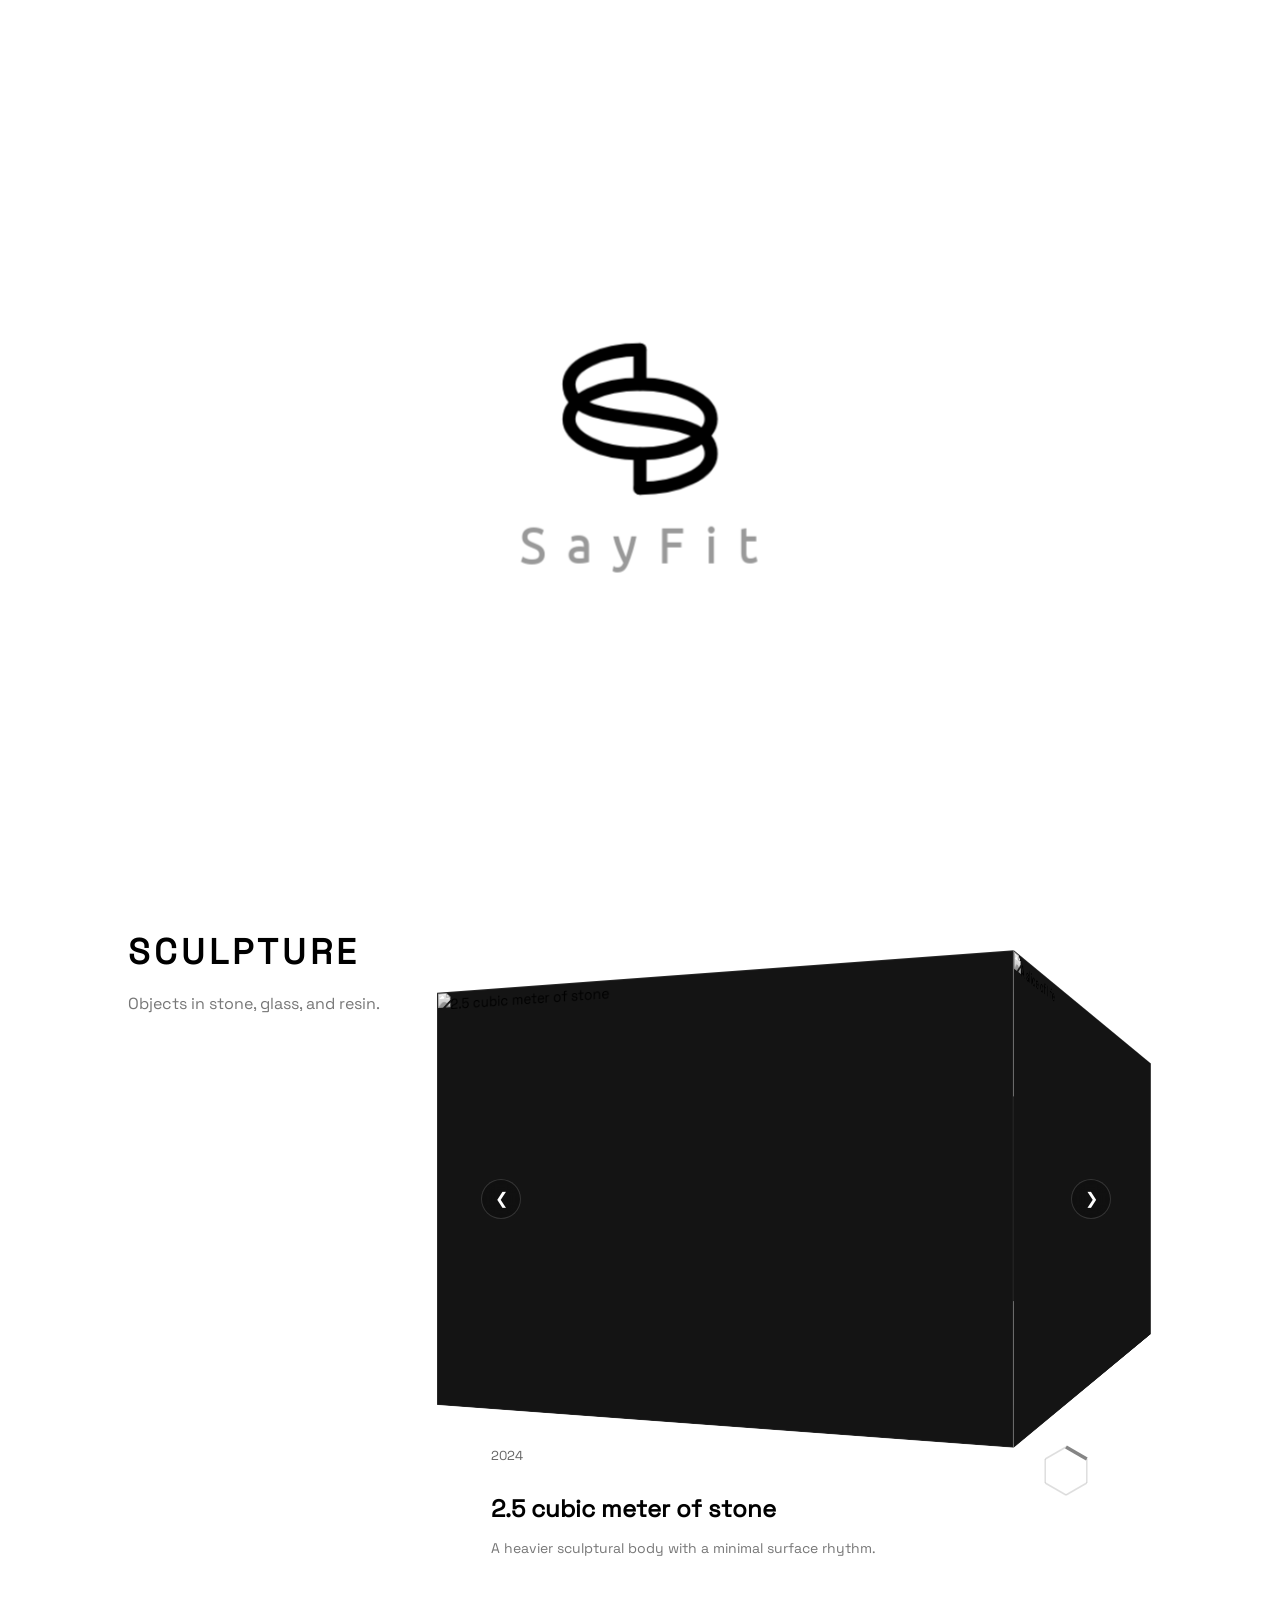
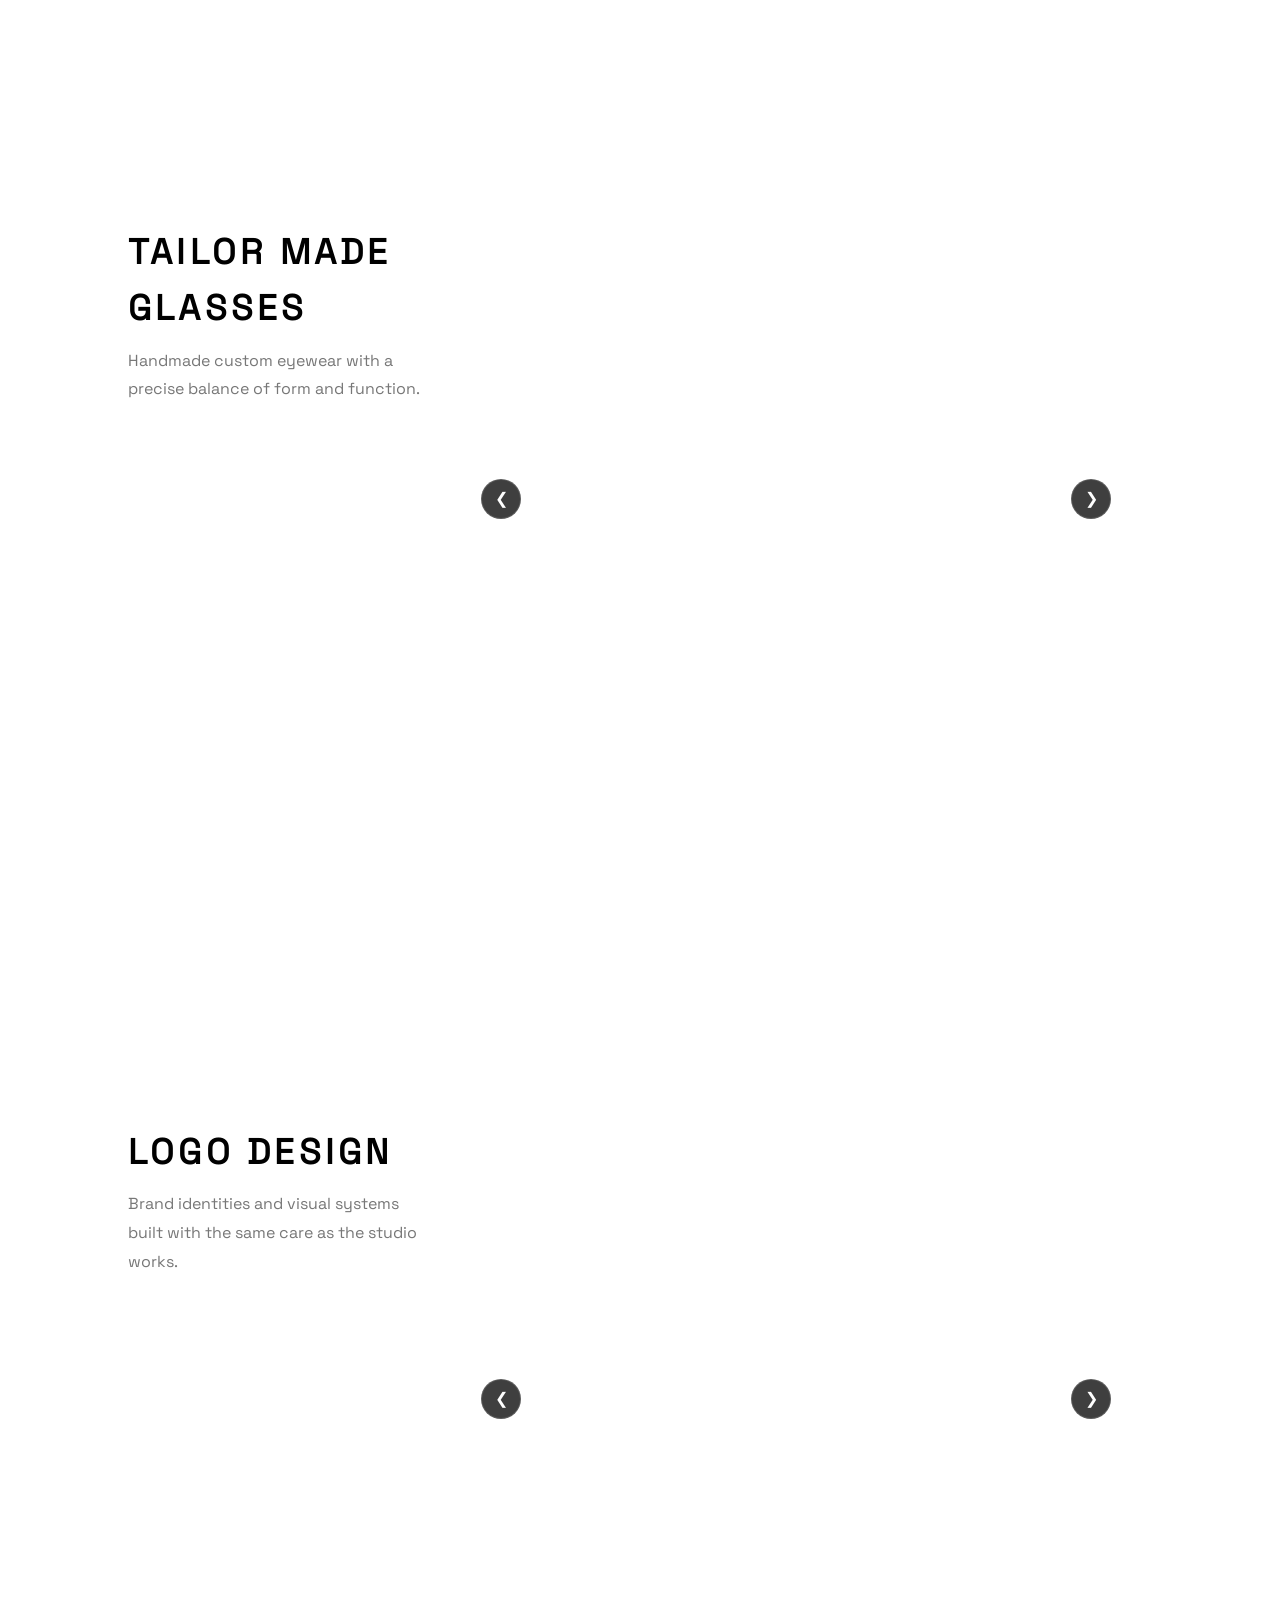
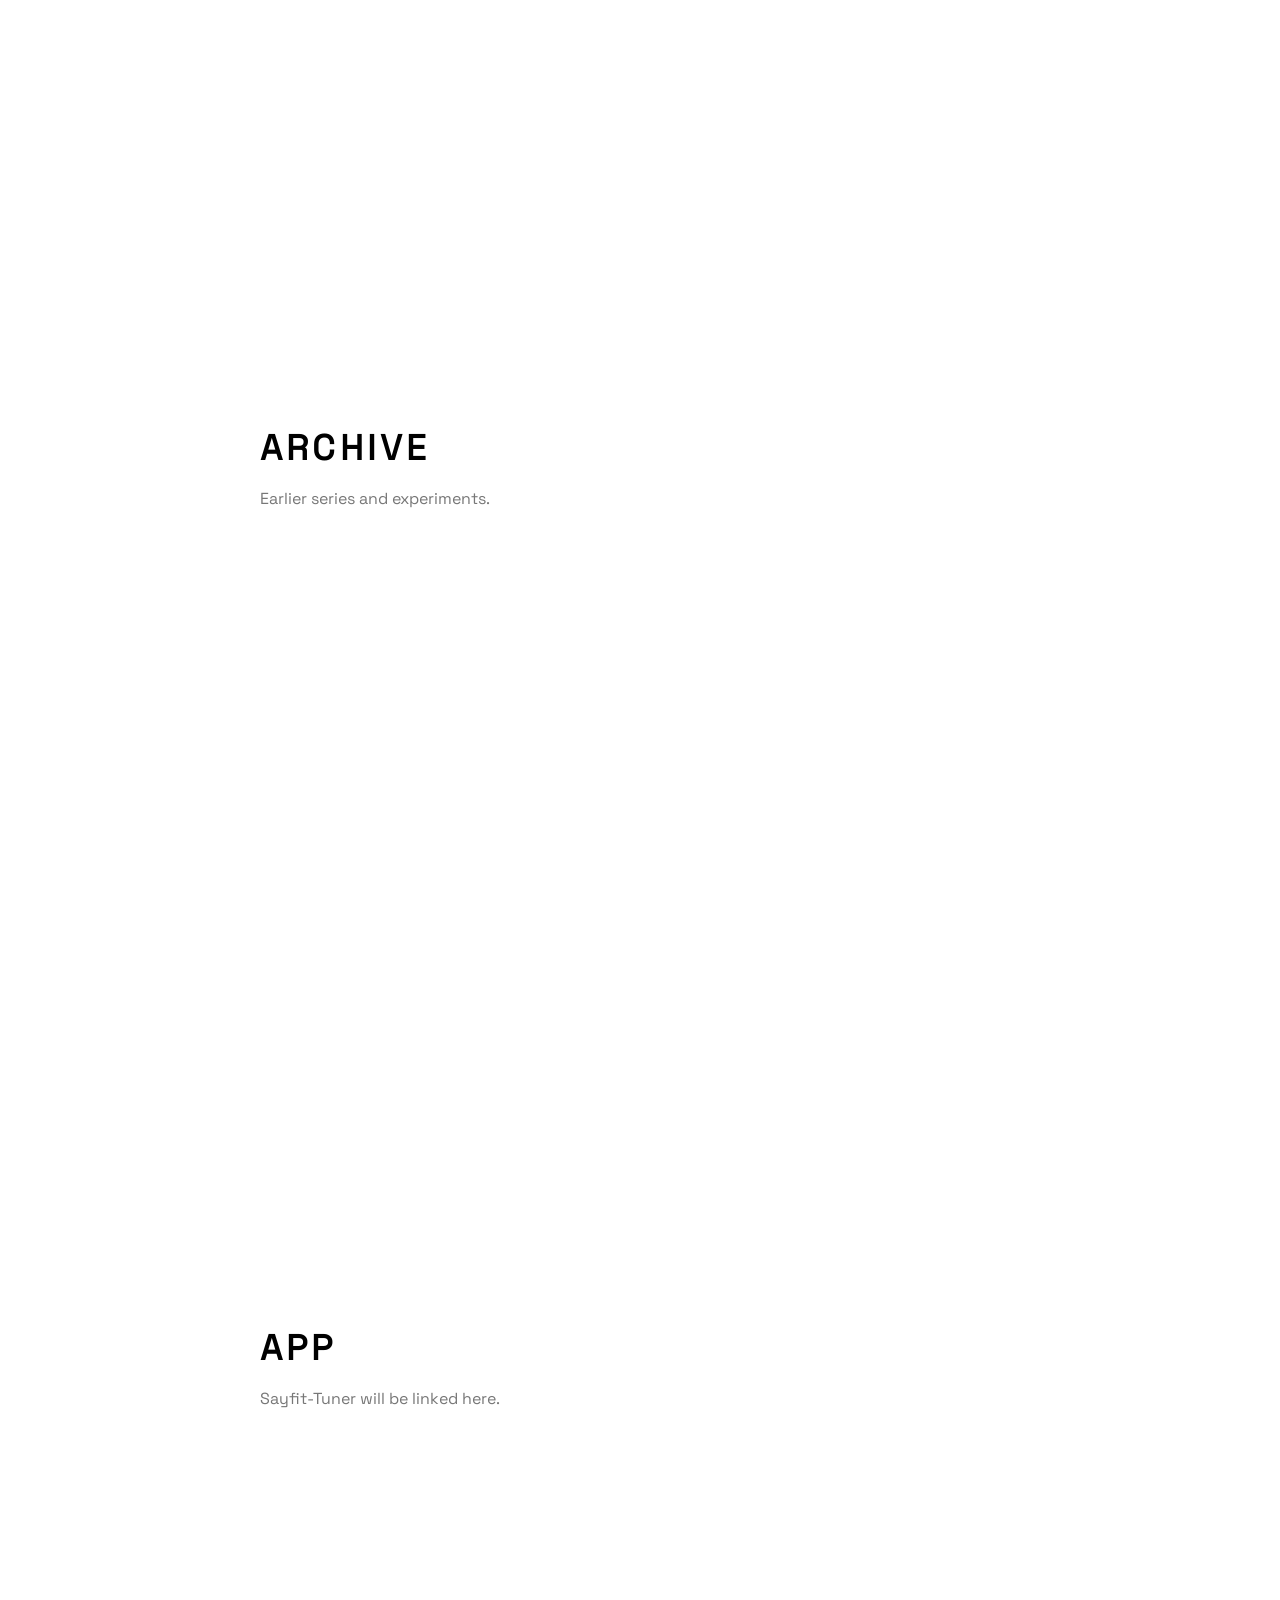
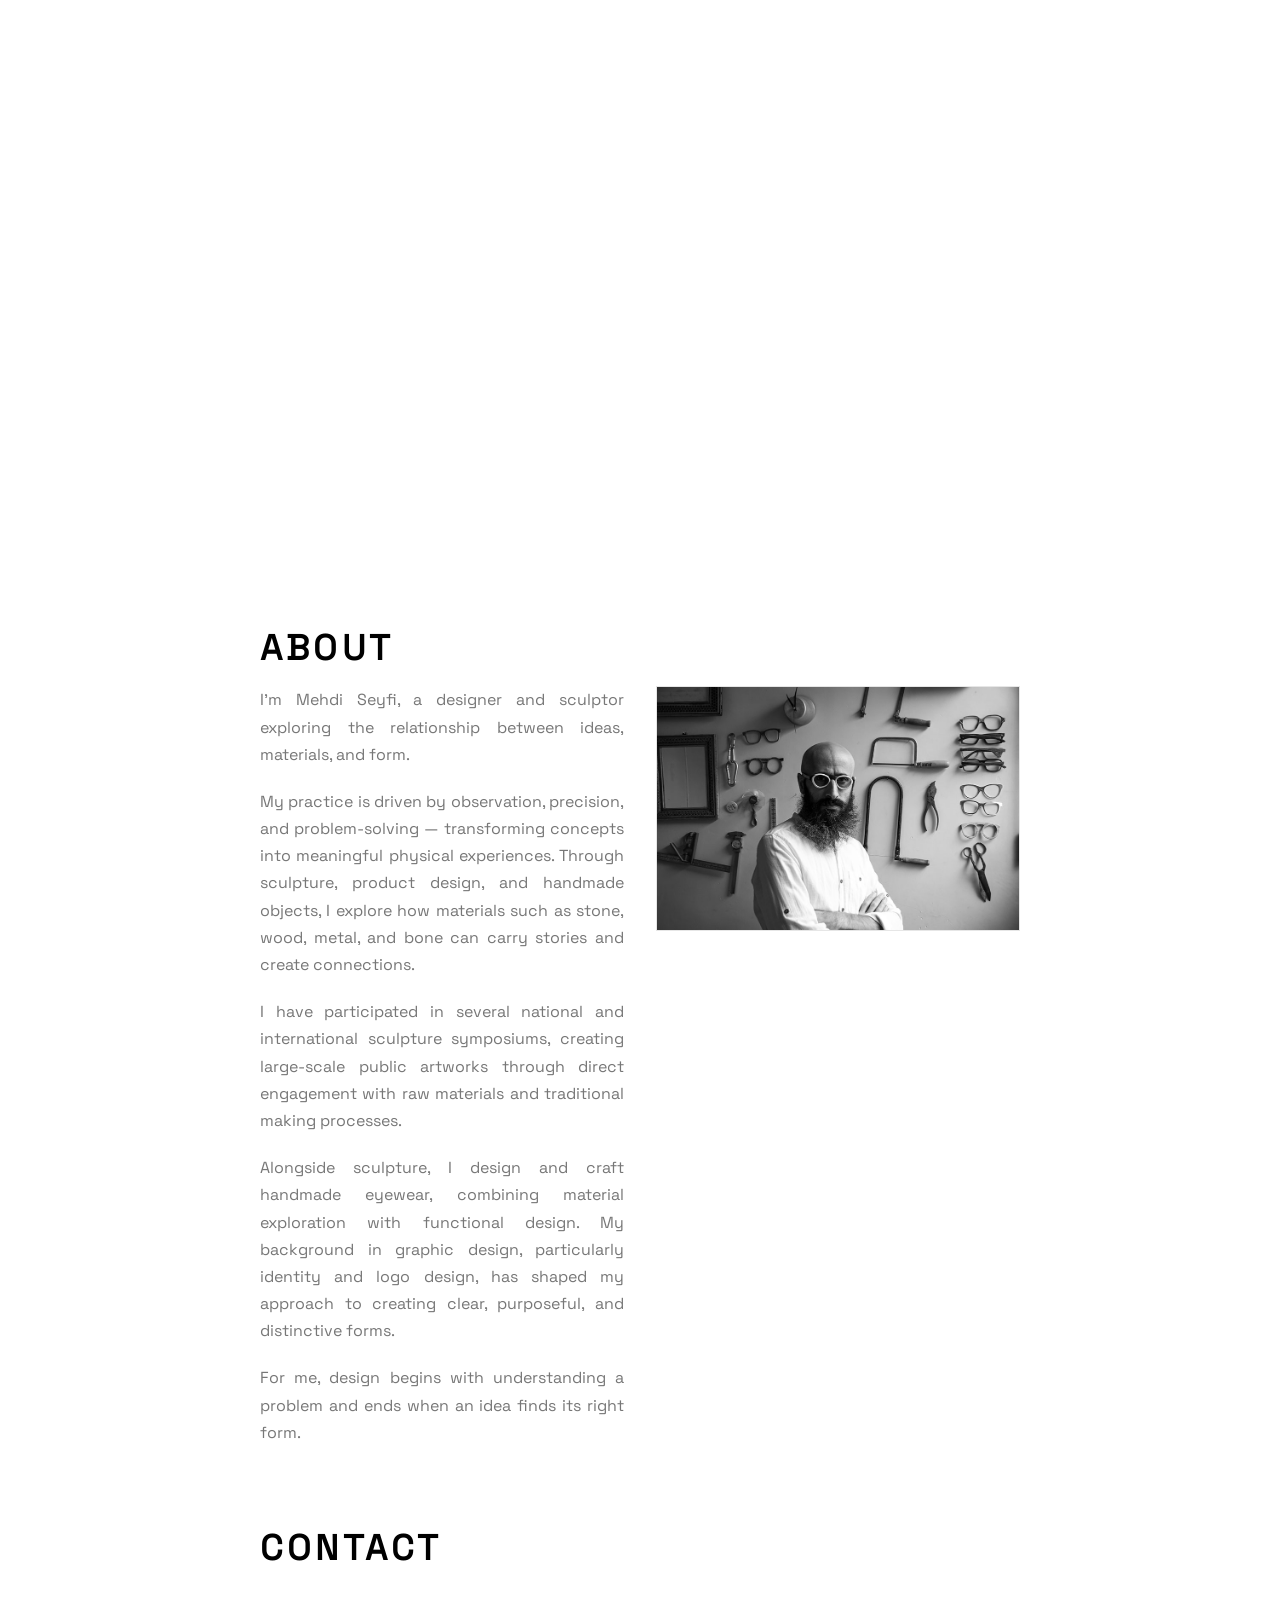
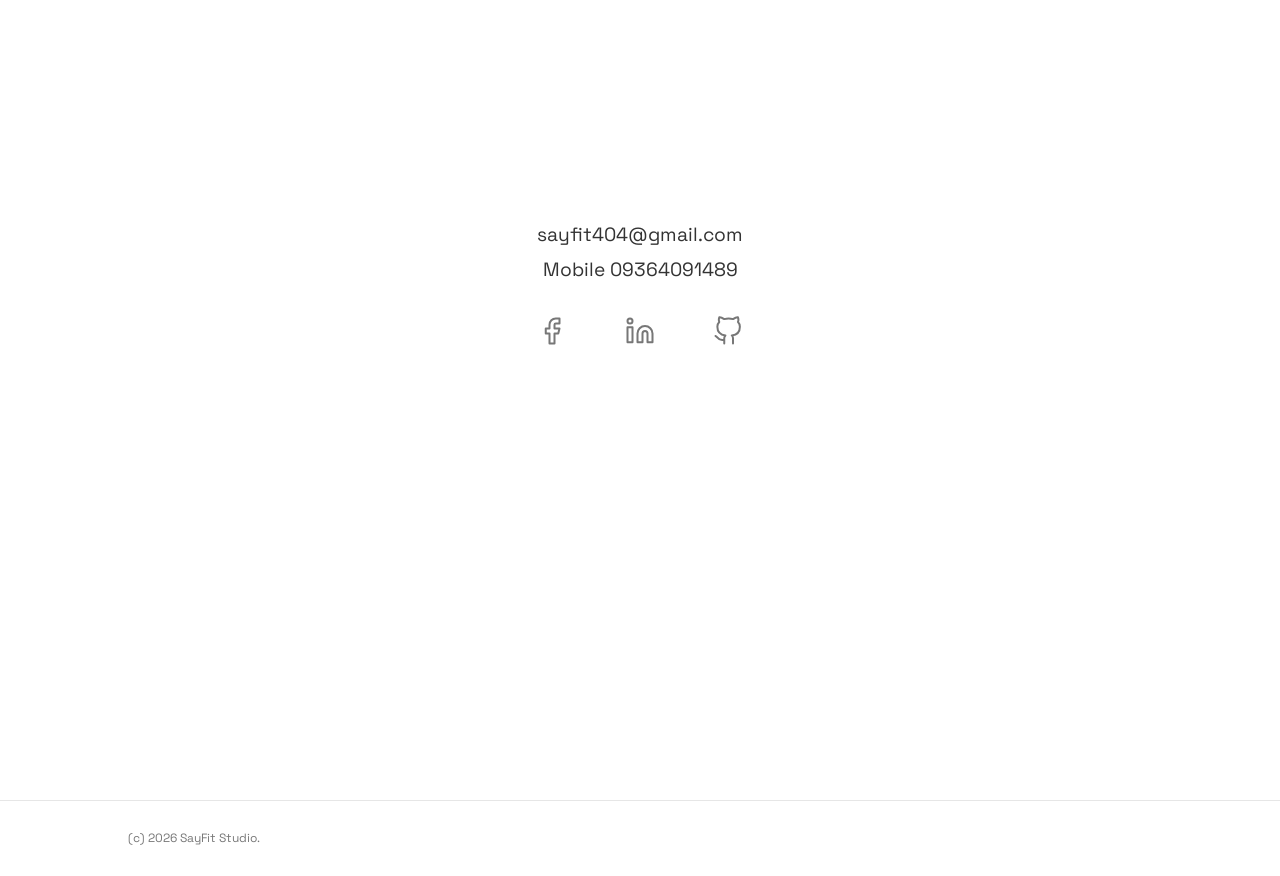
==== index.html @ 5a89bc00 "Track the website source code in git Until now .gitignore excluded everything except projects/ and d" ====
<!DOCTYPE html>
<html lang="en">
<head>
  <meta charset="UTF-8">
  <meta name="viewport" content="width=device-width, initial-scale=1.0">
  <title>Sayfit Studio</title>
  <link id="favicon" rel="icon" type="image/svg+xml" href="image/favicon.svg">
  <link rel="stylesheet" href="css/style.css">
</head>
<body>
  <header class="sticky-nav" id="stickyNav">
    <div class="sticky-left">
      <button class="hamburger" id="hamburgerBtn" type="button" aria-label="Toggle navigation menu" aria-controls="navCenter" aria-expanded="false">
        <span></span><span></span><span></span>
      </button>

      <nav class="sticky-links" id="navCenter" aria-label="Pinned navigation">
        <a href="#top" data-nav="home">Home</a>

        <div class="sticky-menu sticky-work" id="stickyWork">
          <button class="sticky-button" type="button" aria-expanded="false" data-nav="work">Work</button>
          <div class="sticky-submenu" aria-label="Work submenu">
            <button type="button" data-target="sculpture">Sculpture</button>
            <button type="button" data-target="tailor-made-glasses">Tailor made glasses</button>
            <button type="button" data-target="logo-design">Logo design</button>
          </div>
        </div>

        <div class="sticky-menu sticky-archive" id="stickyArchive">
          <button class="sticky-button" type="button" aria-expanded="false" data-nav="archive">Archive</button>
          <div class="sticky-submenu" aria-label="Archive submenu">
            <a href="customer/index.html">Customer</a>
          </div>
        </div>

        <div class="sticky-menu sticky-app" id="stickyApp">
          <button class="sticky-button" type="button" aria-expanded="false" data-nav="app">App</button>
          <div class="sticky-submenu" aria-label="App submenu">
            <a href="Sayfit-Tuner/index.html">Sayfit-Tuner</a>
          </div>
        </div>

        <a href="#about" data-nav="about">About</a>
        <a href="#contact" data-nav="contact">Contact</a>
      </nav>
    </div>

    <div class="sticky-right">
      <a class="sticky-brand" href="#top">Sayfit</a>
      <button class="home-cube" id="homeCube" type="button" aria-label="Back to top">
        <span class="home-face home-front"></span>
        <span class="home-face home-back"></span>
        <span class="home-face home-right"></span>
        <span class="home-face home-left"></span>
        <span class="home-face home-top"></span>
        <span class="home-face home-bottom"></span>
      </button>
    </div>
  </header>

  <main>
    <section class="landing" id="top">
      <div class="scene" id="scene" aria-label="Interactive navigation cube">
        <div class="scene-float">
          <div class="cube" id="cube">
            <div class="face front face-home" data-face-orient="front" data-target="top" tabindex="0" role="button">
              <div class="logo-stage">
  <svg viewBox="-3 -3 59.38 58.2" role="img" class="logo-sign">
    <g>
      <path class="stroke serif-top" d="M26.69 14.08 V2.07" />
      <path class="stroke open" d="M26.69 2.07 C13.09 2.07 2.07 7.45 2.07 14.08 C2.07 32.04 51.31 20.16 51.31 38.11 C51.31 44.74 40.29 50.12 26.69 50.12" />
      <path class="stroke serif-bottom" d="M26.69 50.12 V38.11" />
      <path class="stroke closed" d="M26.69 38.11 c-13.6 0 -24.62 -5.38 -24.62 -12.01 S13.09 14.08 26.69 14.08 c13.6 0 24.62 5.38 24.62 12.01 s-11.02 12.01 -24.62 12.01" />
    </g>
  </svg>

  <svg class="sayfit-logotype" viewBox="0 0 300 60">
  <text x="50%" y="42" text-anchor="middle">
    <tspan class="char">S</tspan>
    <tspan class="char">a</tspan>
    <tspan class="char">y</tspan>
    <tspan class="char">F</tspan>
    <tspan class="char">i</tspan>
    <tspan class="char">t</tspan>
  </text>
</svg>
</div>
            </div>

            <div class="face left has-sub" data-face-orient="left" data-target="work" tabindex="0" role="button" aria-expanded="false">
              <span class="face-title">Work</span>
              <div class="submenu" aria-label="Work categories">
                <button class="submenu-item" type="button" data-target="sculpture">Sculpture</button>
                <button class="submenu-item" type="button" data-target="tailor-made-glasses">Tailor made glasses</button>
                <button class="submenu-item" type="button" data-target="logo-design">Logo design</button>
              </div>
            </div>

            <div class="face right has-sub" data-face-orient="right" data-target="archive" tabindex="0" role="button" aria-expanded="false">
              <span class="face-title">Archive</span>
              <div class="submenu" aria-label="Archive links">
                <a class="submenu-item" href="customer/index.html">Customer</a>
              </div>
            </div>

            <div class="face top" data-face-orient="top" data-target="about" tabindex="0" role="button">About</div>
            <div class="face bottom" data-face-orient="bottom" data-target="contact" tabindex="0" role="button">Contact</div>

            <div class="face back has-sub" data-face-orient="back" data-target="app" tabindex="0" role="button" aria-expanded="false">
              <span class="face-title">App</span>
              <div class="submenu" aria-label="App links">
                <a class="submenu-item" href="Sayfit-Tuner/index.html">Sayfit-Tuner</a>
              </div>
            </div>
          </div>
        </div>
      </div>
    </section>

    <section id="sculpture" class="content-section work-section">
      <div class="content work-layout">
        <div class="work-copy">
          <h2>Sculpture</h2>
          <p>Objects in stone, glass, and resin.</p>
        </div>

        <div class="project-slider" data-slider="sculpture">
          <div class="slider-frame">
            <div class="slider-container">
              <div class="carousel"></div>
              <button class="nav-btn prev-btn" type="button" aria-label="Previous project">&#10094;</button>
              <button class="nav-btn next-btn" type="button" aria-label="Next project">&#10095;</button>
            </div>

            <div class="project-info" aria-live="polite">
              <span class="project-year"></span>
              <h3 class="project-title"></h3>
              <p class="project-desc"></p>
            </div>

            <div class="polygon-nav"></div>
          </div>
        </div>
      </div>
    </section>

    <section id="tailor-made-glasses" class="content-section work-section">
      <div class="content work-layout">
        <div class="work-copy">
          <h2>Tailor made glasses</h2>
          <p>Handmade custom eyewear with a precise balance of form and function.</p>
        </div>

        <div class="project-slider" data-slider="tailor-made-glasses">
          <div class="slider-frame">
            <div class="slider-container">
              <div class="carousel"></div>
              <button class="nav-btn prev-btn" type="button" aria-label="Previous project">&#10094;</button>
              <button class="nav-btn next-btn" type="button" aria-label="Next project">&#10095;</button>
            </div>

            <div class="project-info" aria-live="polite">
              <span class="project-year"></span>
              <h3 class="project-title"></h3>
              <p class="project-desc"></p>
            </div>

            <div class="polygon-nav"></div>
          </div>
        </div>
      </div>
    </section>

    <section id="logo-design" class="content-section work-section">
      <div class="content work-layout">
        <div class="work-copy">
          <h2>Logo design</h2>
          <p>Brand identities and visual systems built with the same care as the studio works.</p>
        </div>

        <div class="project-slider" data-slider="logo-design">
          <div class="slider-frame">
            <div class="slider-container">
              <div class="carousel"></div>
              <button class="nav-btn prev-btn" type="button" aria-label="Previous project">&#10094;</button>
              <button class="nav-btn next-btn" type="button" aria-label="Next project">&#10095;</button>
            </div>

            <div class="project-info" aria-live="polite">
              <span class="project-year"></span>
              <h3 class="project-title"></h3>
              <p class="project-desc"></p>
            </div>

            <div class="polygon-nav"></div>
          </div>
        </div>
      </div>
    </section>

    <section id="archive" class="content-section">
      <div class="content">
        <h2>Archive</h2>
        <p>Earlier series and experiments.</p>
      </div>
    </section>

    <section id="app" class="content-section">
      <div class="content">
        <h2>App</h2>
        <p>Sayfit-Tuner will be linked here.</p>
      </div>
    </section>

    <section id="about" class="content-section">
      <div class="content">
        <h2>About</h2>
        <div class="about-layout">
          <div class="about-text">
            <p>I'm Mehdi Seyfi, a designer and sculptor exploring the relationship between ideas, materials, and form.</p>
            <p>My practice is driven by observation, precision, and problem-solving — transforming concepts into meaningful physical experiences. Through sculpture, product design, and handmade objects, I explore how materials such as stone, wood, metal, and bone can carry stories and create connections.</p>
            <p>I have participated in several national and international sculpture symposiums, creating large-scale public artworks through direct engagement with raw materials and traditional making processes.</p>
            <p>Alongside sculpture, I design and craft handmade eyewear, combining material exploration with functional design. My background in graphic design, particularly identity and logo design, has shaped my approach to creating clear, purposeful, and distinctive forms.</p>
            <p>For me, design begins with understanding a problem and ends when an idea finds its right form.</p>
          </div>
          <div class="about-image"><img src="image/mehdi.jpg" alt="Mehdi portrait"></div>
        </div>
      </div>
    </section>

    <section id="contact" class="content-section">
      <div class="content">
        <h2>Contact</h2>
        <div class="contact-details">
          <p>sayfit404@gmail.com</p>
          <p>Mobile 09364091489</p>

          <div class="contact-socials">
            <a href="https://www.facebook.com/mehdi.seyfi.3" class="social-link" aria-label="Facebook" target="_blank" rel="noopener noreferrer">
              <svg viewBox="0 0 24 24" fill="none" stroke="currentColor" stroke-width="1.6" stroke-linecap="round" stroke-linejoin="round" aria-hidden="true" focusable="false">
                <path d="M18 2h-3a5 5 0 0 0-5 5v3H7v4h3v8h4v-8h3l1-4h-4V7a1 1 0 0 1 1-1h3z"/>
              </svg>
            </a>
            <a href="https://www.linkedin.com/in/mehdi-seyfi-a25a588b/" class="social-link" aria-label="LinkedIn" target="_blank" rel="noopener noreferrer">
              <svg viewBox="0 0 24 24" fill="none" stroke="currentColor" stroke-width="1.6" stroke-linecap="round" stroke-linejoin="round" aria-hidden="true" focusable="false">
                <path d="M16 8a6 6 0 0 1 6 6v7h-4v-7a2 2 0 0 0-2-2 2 2 0 0 0-2 2v7h-4v-7a6 6 0 0 1 6-6z"/>
                <rect x="2" y="9" width="4" height="12"/>
                <circle cx="4" cy="4" r="2"/>
              </svg>
            </a>
            <a href="https://github.com/fampeh" class="social-link" aria-label="GitHub" target="_blank" rel="noopener noreferrer">
              <svg viewBox="0 0 24 24" fill="none" stroke="currentColor" stroke-width="1.6" stroke-linecap="round" stroke-linejoin="round" aria-hidden="true" focusable="false">
                <path d="M9 19c-5 1.5-5-2.5-7-3m14 6v-3.87a3.37 3.37 0 0 0-.94-2.61c3.14-.35 6.44-1.54 6.44-7A5.44 5.44 0 0 0 20 4.77 5.07 5.07 0 0 0 19.91 1S18.73.65 16 2.48a13.38 13.38 0 0 0-7 0C6.27.65 5.09 1 5.09 1A5.07 5.07 0 0 0 5 4.77a5.44 5.44 0 0 0-1.5 3.78c0 5.42 3.3 6.61 6.44 7A3.37 3.37 0 0 0 9 18.13V22"/>
              </svg>
            </a>
          </div>
        </div>
      </div>
    </section>
  </main>

  <footer class="site-footer"><span>(c) 2026 SayFit Studio.</span></footer>

  <div class="modal-backdrop" id="projectModal" aria-hidden="true">
    <div class="modal-content" role="dialog" aria-modal="true" aria-labelledby="modalTitle">
      <button class="close-modal" id="closeModal" type="button" aria-label="Close modal">&times;</button>

      <button class="modal-nav modal-prev" id="modalPrev" type="button" aria-label="Previous media">&#10094;</button>
      <button class="modal-nav modal-next" id="modalNext" type="button" aria-label="Next media">&#10095;</button>

      <span class="modal-counter" id="modalCounter"></span>

      <div class="modal-body">
        <span class="modal-year" id="modalYear"></span>
        <h2 class="modal-title" id="modalTitle"></h2>

        <div class="modal-main-media" id="modalMainMedia"></div>

        <div class="modal-thumbnails" id="modalThumbnails"></div>

        <p class="modal-desc" id="modalDesc"></p>
      </div>
    </div>
  </div>

  <script src="js/script.js" defer></script>
</body>
</html>
---- css/style.css ----
﻿@font-face {
  font-family: 'Space Grotesk';
  src: url('../font/SpaceGrotesk.woff2') format('woff2');
  font-weight: normal;
  font-style: normal;
  font-display: swap;
}

:root {
  --bg: #ffffff;
  --ink: #111111;
  --gray-1: #333333;
  --gray-2: #777777;
  --gray-3: #e6e6e6;
  --size: clamp(210px, 60vmin, 320px);
  --half: calc(var(--size) / 2);
  --home-size: 38px;
  --home-half: calc(var(--home-size) / 2);
  --font: "Space Grotesk", "Helvetica Neue", Arial, sans-serif;
  --transition: 0.3s ease;
  --fade-duration: 1.1s;
  --fade-ease: cubic-bezier(0.22, 1, 0.36, 1);
}

*, *::before, *::after {
  box-sizing: border-box;
}

html {
  scroll-behavior: auto;
}

body {
  margin: 0;
  font-family: var(--font);
  color: var(--ink);
  background: var(--bg);
  line-height: 1.6;
  overflow-x: hidden;
}

a { color: inherit; text-decoration: none; }
button { font-family: inherit; color: inherit; }

img, video, iframe {
  display: block;
}

.sticky-nav {
  position: fixed;
  top: 0; left: 0; right: 0;
  z-index: 20;
  display: flex;
  align-items: center;
  justify-content: space-between;
  padding: 14px 6vw;
  background: rgba(255, 255, 255, 0.96);
  border-bottom: 1px solid var(--gray-3);
  transform: translateY(-100%);
  opacity: 0;
  pointer-events: none;
  transition: transform var(--fade-duration) var(--fade-ease), opacity var(--fade-duration) var(--fade-ease);
}

body.at-content .sticky-nav {
  transform: translateY(0);
  opacity: 1;
  pointer-events: auto;
}

.sticky-left { display: flex; align-items: center; gap: 28px; flex-wrap: wrap; }
.sticky-right { display: flex; align-items: center; gap: 12px; }

.sticky-brand {
  font-weight: 600;
  letter-spacing: 0.18em;
  text-transform: uppercase;
  font-size: 0.7rem;
}

.sticky-links {
  display: flex;
  align-items: center;
  flex-wrap: wrap;
  gap: 22px;
  text-transform: uppercase;
  letter-spacing: 0.2em;
  font-size: 0.82rem;
}

.sticky-links a,
.sticky-button {
  position: relative;
  background: none;
  border: 0;
  cursor: pointer;
  padding: 0;
  text-transform: uppercase;
  letter-spacing: 0.2em;
  font-size: 0.82rem;
  color: var(--gray-2);
}

.sticky-links a.active,
.sticky-button.active { color: var(--ink); }

.sticky-links a:hover,
.sticky-links a:focus-visible,
.sticky-button:hover,
.sticky-button:focus-visible {
  text-decoration: underline;
  color: var(--ink);
}

.sticky-menu { position: relative; }

.sticky-submenu {
  position: absolute;
  top: 26px;
  left: 0;
  min-width: 190px;
  display: grid;
  gap: 10px;
  padding: 14px 16px;
  border: 1px solid var(--gray-3);
  background: #ffffff;
  opacity: 0;
  pointer-events: none;
  transform: translateY(8px);
  /* Delay before hiding gives time to travel from button to submenu */
  transition: opacity .32s ease .28s, transform .32s ease .28s;
  z-index: 5;
}

/* Invisible bridge covering the gap between the button and the submenu
   so the cursor never crosses a dead zone and drops the hover. */
.sticky-submenu::before {
  content: "";
  position: absolute;
  top: -16px;
  left: 0;
  right: 0;
  height: 16px;
  background: transparent;
}

.sticky-menu.open .sticky-submenu,
.sticky-menu:hover .sticky-submenu,
.sticky-menu:focus-within .sticky-submenu {
  opacity: 1;
  pointer-events: auto;
  transform: translateY(0);
  /* Open immediately; only the closing direction is delayed */
  transition-delay: 0s;
}

.sticky-submenu button,
.sticky-submenu a {
  background: none;
  border: 0;
  padding: 0;
  text-align: left;
  cursor: pointer;
  text-transform: uppercase;
  letter-spacing: 0.16em;
  font-size: 0.75rem;
  color: var(--gray-1);
}

.sticky-submenu button:hover,
.sticky-submenu button:focus-visible,
.sticky-submenu a:hover,
.sticky-submenu a:focus-visible {
  text-decoration: underline;
  color: var(--ink);
}

.home-cube {
  width: var(--home-size);
  height: var(--home-size);
  transform-style: preserve-3d;
  background: none;
  border: none;
  padding: 0;
  cursor: pointer;
  animation: spin 6s linear infinite;
  opacity: 0;
  transform: translateY(-6px);
  transition: opacity var(--fade-duration) var(--fade-ease), transform var(--fade-duration) var(--fade-ease);
}

body.at-content .home-cube {
  opacity: 1;
  transform: translateY(0);
}

.home-face {
  position: absolute;
  inset: 0;
  border: 1px solid var(--ink);
  background: transparent;
}

.home-front { transform: translateZ(var(--home-half)); }
.home-back { transform: rotateY(180deg) translateZ(var(--home-half)); }
.home-right { transform: rotateY(90deg) translateZ(var(--home-half)); }
.home-left { transform: rotateY(-90deg) translateZ(var(--home-half)); }
.home-top { transform: rotateX(90deg) translateZ(var(--home-half)); }
.home-bottom { transform: rotateX(-90deg) translateZ(var(--home-half)); }

@media (hover: hover) and (pointer: fine) {
  .home-cube:hover .home-face,
  .home-cube:focus-visible .home-face { background: rgba(17, 17, 17, 0.08); }
}

@keyframes spin {
  from { transform: rotateX(0deg) rotateY(0deg); }
  to { transform: rotateX(360deg) rotateY(360deg); }
}

.landing {
  min-height: 100vh;
  min-height: 100dvh;
  display: flex;
  flex-direction: column;
  align-items: center;
  justify-content: center;
  gap: 18px;
  position: relative;
  padding: 100px 6vw 80px;
}

.scene {
  width: var(--size);
  height: var(--size);
  perspective: 1000px;
  opacity: 0;
  transform: scale(0.92);
  filter: blur(8px);
  transition: opacity 1.8s var(--fade-ease), transform 1.8s var(--fade-ease), filter 1.8s var(--fade-ease);
  touch-action: none;
  will-change: opacity, transform, filter;
  position: relative;
  z-index: 1;
}

.scene.active {
  opacity: 1;
  transform: scale(1);
  filter: blur(0);
}

.scene-float {
  width: 100%;
  height: 100%;
  transform-style: preserve-3d;
}

body.float-on .scene.active .scene-float {
  animation: float 6.5s ease-in-out infinite;
  will-change: transform;
}

@keyframes float {
  0%, 100% { transform: translateY(0); }
  50% { transform: translateY(-8px); }
}

.cube {
  width: 100%;
  height: 100%;
  position: relative;
  transform-style: preserve-3d;
  transform: rotateX(0deg) rotateY(0deg);
  transition: transform 0.2s ease-out;
  cursor: grab;
}

/* Disable cube transition during hover-to-face animation */
.cube.no-cube-transition {
  transition: none !important;
}

.cube:active { cursor: grabbing; }
body.cube-intro .cube { transition: transform 1.6s var(--fade-ease); }

.face {
  position: absolute;
  inset: 0;
  background: #ffffff;
  border: 1px solid var(--ink);
  display: flex;
  align-items: center;
  justify-content: center;
  flex-direction: column;
  text-transform: uppercase;
  letter-spacing: 0.2em;
  font-weight: 500;
  font-size: clamp(18px, 3.6vw, 24px);
  cursor: pointer;
  user-select: none;
  transition: background 0.6s cubic-bezier(0.25, 1, 0.5, 1),
              color 0.6s cubic-bezier(0.25, 1, 0.5, 1),
              border-color 0.6s ease,
              opacity 0.8s ease;
}

/* Disable transitions on intro to prevent flashing */
body.intro-stroke-off .face {
  border-color: transparent !important;
  transition: none !important;
}

.face-home {
  display: flex;
  align-items: center;
  justify-content: center;
}

.cube-motion {
  width: 78%;
  height: 78%;
  border: 0;
  background: transparent;
  pointer-events: none;
}

@media (hover: hover) and (pointer: fine) {
  .face:hover { background: #000000; color: #ffffff; border-color: #000000; }
  .face-home:hover { background: #f0f0f0; color: var(--ink); border-color: var(--ink); }
  body.cube-intro .face:hover { background: #ffffff; color: var(--ink); }
  body.cube-intro .face-home:hover { background: #ffffff; color: var(--ink); }
  body.cube-intro .cube.hovering .face { opacity: 1; }
  .cube.hovering .face { opacity: 0.4; transition: opacity 0.6s ease; }
  .cube.hovering .face:hover { opacity: 1; }
}

.face.active { background: #000000; color: #ffffff; border-color: #000000; }
.face:focus-visible { outline: 2px solid var(--ink); outline-offset: 4px; }

.face-title {
  position: relative;
  z-index: 2;
  transition: transform 0.5s cubic-bezier(0.25, 1, 0.5, 1);
}

.face.has-sub.active .face-title,
.face.has-sub:focus-within .face-title {
  transform: translateY(-28px) scale(0.85);
}

@media (hover: hover) and (pointer: fine) {
  .face.has-sub:hover .face-title {
    transform: translateY(-28px) scale(0.85);
  }
}

.submenu {
  position: absolute;
  top: 50%;
  left: 0;
  width: 100%;
  display: flex;
  flex-direction: column;
  align-items: center;
  justify-content: center;
  gap: 12px;
  opacity: 0;
  transform: translateY(15px);
  transition: opacity 0.5s cubic-bezier(0.25, 1, 0.5, 1), transform 0.5s cubic-bezier(0.25, 1, 0.5, 1);
  pointer-events: none;
  z-index: 1;
}

.face.has-sub.active .submenu,
.face.has-sub:focus-within .submenu {
  opacity: 1;
  transform: translateY(-2px);
  pointer-events: auto;
}

@media (hover: hover) and (pointer: fine) {
  .face.has-sub:hover .submenu {
    opacity: 1;
    transform: translateY(-2px);
    pointer-events: auto;
  }
}

.submenu-item {
  background: none;
  border: 0;
  font-size: 0.72rem;
  letter-spacing: 0.16em;
  text-transform: uppercase;
  color: inherit;
  cursor: pointer;
  padding: 6px 10px;
  text-align: center;
  transition: transform 0.4s cubic-bezier(0.25, 1, 0.5, 1), text-shadow 0.4s ease;
}

@media (hover: hover) and (pointer: fine) {
  .submenu-item:hover,
  .submenu-item:focus-visible {
    text-decoration: none;
    transform: scale(1.08);
    text-shadow: 0 0 10px rgba(255,255,255,0.5);
  }
}

.front { transform: rotateY(0deg) translateZ(var(--half)); }
.back { transform: rotateY(180deg) translateZ(var(--half)); }
.right { transform: rotateY(90deg) translateZ(var(--half)); }
.left { transform: rotateY(-90deg) translateZ(var(--half)); }
.top { transform: rotateX(90deg) translateZ(var(--half)); }
.bottom { transform: rotateX(-90deg) translateZ(var(--half)); }

section { scroll-margin-top: 110px; }

.content-section {
  padding: 20px 10vw;
  min-height: 100vh;
}

.content {
  max-width: 760px;
  margin: 0 auto;
}

h2 {
  margin: 0 0 10px;
  font-size: clamp(1.6rem, 3vw, 2.2rem);
  letter-spacing: 0.12em;
  text-transform: uppercase;
}

.content p {
  margin: 0;
  color: var(--gray-2);
}

.work-layout {
  display: grid;
  grid-template-columns: minmax(220px, 300px) minmax(0, 1fr);
  gap: 12px;
  align-items: start;
  max-width: 1180px;
}

.work-copy {
  padding-top: 4px;
}

.work-copy p {
  max-width: 34ch;
  line-height: 1.8;
}

.project-slider {
  width: 100%;
  max-width: 650px;
  margin: 30px auto 0;
  padding: 20px;
  display: flex;
  flex-direction: column;
  gap: 20px;
  position: relative;
}

.slider-frame {
  position: relative;
  display: flex;
  flex-direction: column;
  gap: 18px;
}

.project-slider .slider-container {
  width: 100%;
  aspect-ratio: 4 / 3;
  position: relative;
  perspective: 600px;
  cursor: pointer;
  user-select: none;
  touch-action: pan-y;
}

.project-slider .slider-container:active {
  cursor: grabbing;
}

.project-slider .carousel {
  width: 100%;
  height: 100%;
  position: absolute;
  transform-style: preserve-3d;
  -webkit-transform-style: preserve-3d;
  transition: transform 0.6s cubic-bezier(0.16, 1, 0.3, 1), opacity 0.4s ease;
  backface-visibility: visible;
  -webkit-backface-visibility: visible;
}

.project-slider .carousel.dragging {
  transition: none;
}

.project-slider .carousel.dragging .slide img,
.project-slider .carousel.dragging .slide video {
  filter: grayscale(100%) !important;
  transition: none;
}

/* Hide carousel before JS calculations */
.project-slider .carousel:empty {
  opacity: 0;
}

.project-slider .slide {
  position: absolute;
  width: 100%;
  height: 100%;
  left: 0;
  top: 0;
  backface-visibility: visible;
  display: flex;
  align-items: center;
  justify-content: center;
  overflow: visible;
  background: #141414;
}

.project-slider .slide img,
.project-slider .slide video {
  width: 100%;
  height: 100%;
  object-fit: cover;
  pointer-events: none;
  filter: grayscale(100%);
  transition: filter 0.5s ease;
  border: 1px solid rgba(255, 255, 255, 0.08);
}

@media (hover: hover) and (pointer: fine) {
  .project-slider .slide:hover img,
  .project-slider .slide:hover video {
    filter: grayscale(0%);
  }
}

.project-slider .nav-btn {
  position: absolute;
  top: 50%;
  transform: translateY(-50%);
  width: 40px;
  height: 40px;
  border-radius: 45px;
  border: 1px solid rgba(255, 255, 255, 0.15);
  background: rgba(15, 15, 15, 0.8);
  color: #fff;
  backdrop-filter: blur(8px);
  cursor: pointer;
  display: flex;
  align-items: center;
  justify-content: center;
  font-size: 16px;
  z-index: 10;
  transition: all 0.3s ease;
}

.project-slider .nav-btn:hover {
  background: #fff;
  color: #000;
}

.project-slider .prev-btn { left: -10px; }
.project-slider .next-btn { right: -10px; }

.project-info {
  width: 100%;
  text-align: left;
  direction: ltr;
  transition: all 0.25s ease;
  min-height: 200px;
}

.project-info.changing {
  opacity: 0;
  transform: translateY(10px);
}

.project-year {
  font-size: 13px;
  color: #666;
  margin-bottom: 5px;
  display: block;
}

.project-title {
  font-size: 24px;
  font-weight: 800;
  color: #000000;
  margin-bottom: 8px;
}

.project-desc {
  font-size: 14px;
  color: #525252;
  line-height: 1.6;
}

.project-slider .polygon-nav {
  position: absolute;
  bottom: 140px;
  right: 0px;
  width: 70px;
  height: 70px;
  display: flex;
  align-items: center;
  justify-content: center;
}

.nav-edge {
  stroke: rgba(73, 73, 73, 0.18);
  stroke-width: 1.5;
  transition: stroke 0.3s ease, stroke-width 0.3s ease;
  cursor: pointer;
}

.nav-edge:hover {
  stroke: rgba(170, 170, 170, 0.6);
  stroke-width: 2.5;
}

.nav-edge.active {
  stroke: #858585;
  stroke-width: 3.5;
}

.modal-backdrop {
  position: fixed;
  inset: 0;
  background: rgba(0, 0, 0, 0.9);
  display: flex;
  justify-content: center;
  align-items: center;
  z-index: 100;
  opacity: 0;
  pointer-events: none;
  transition: all 0.4s ease;
  padding: 15px;
}

.modal-backdrop.open {
  opacity: 1;
  pointer-events: auto;
}

.modal-content {
  background: #121212;
  width: 100%;
  max-width: 1000px;
  border-radius: 0;
  padding: 25px;
  position: relative;
  transform: translateY(30px);
  transition: transform 0.4s ease;
  direction: ltr;
  text-align: left;
  border: 1px solid rgba(255, 255, 255, 0.05);
}

.modal-backdrop.open .modal-content {
  transform: translateY(0);
}

.close-modal {
  position: absolute;
  top: 15px;
  right: 15px;
  background: none;
  border: none;
  color: #fff;
  font-size: 28px;
  cursor: pointer;
  z-index: 10;
}

.modal-title {
  font-size: 20px;
  font-weight: 800;
  margin-bottom: 15px;
  color: #fff;
}

.modal-year {
  display: block;
  color: #8a8a8a;
  font-size: 13px;
  margin-bottom: 6px;
}

.modal-main-media {
  width: 100%;
  height: auto;
  aspect-ratio: 16 / 9;
  background: #000;
  margin-bottom: 10px;
  display: flex;
  justify-content: center;
  align-items: center;
}

.modal-main-media img,
.modal-main-media video {
  width: 100%;
  height: 100%;
  object-fit: contain;
}

.modal-thumbnails {
  display: flex;
  gap: 10px;
  overflow-x: auto;
  padding-bottom: 10px;
  margin-bottom: 15px;
  cursor: grab;
  scrollbar-width: thin;
  scrollbar-color: #444 #121212;
}

.modal-thumbnails:active {
  cursor: grabbing;
}

.modal-thumbnails img,
.modal-thumbnails video {
  width: 100%;
  height: 100%;
  object-fit: cover;
  background: #1a1a1a;
}

.thumb-wrapper {
  position: relative;
  flex: 0 0 80px;
  height: 60px;
  cursor: pointer;
  opacity: 0.4;
  transition: all 0.3s ease;
}

.thumb-wrapper img,
.thumb-wrapper video {
  pointer-events: none;
}

.thumb-wrapper.active {
  opacity: 1;
}

.thumb-wrapper.active img,
.thumb-wrapper.active video {
  border: 2px solid #fff;
}

.modal-desc {
  font-size: 14px;
  color: #aaa;
  line-height: 1.6;
}

/* =========================================
   MODAL NAVIGATION
   ========================================= */
.modal-nav {
  position: absolute;
  top: 50%;
  transform: translateY(-50%);
  width: 44px;
  height: 44px;
  border-radius: 50%;
  border: 1px solid rgba(255, 255, 255, 0.25);
  background: rgba(20, 20, 20, 0.75);
  color: #fff;
  font-size: 20px;
  display: flex;
  align-items: center;
  justify-content: center;
  cursor: pointer;
  z-index: 20;
  backdrop-filter: blur(6px);
  transition: background 0.25s ease, border-color 0.25s ease;
  padding: 0;
  line-height: 1;
}

.modal-nav:hover,
.modal-nav:focus-visible {
  background: rgba(255, 255, 255, 0.2);
  border-color: rgba(255, 255, 255, 0.5);
  outline: none;
}

.modal-prev {
  left: 8px;
}

.modal-next {
  right: 8px;
}

.modal-counter {
  position: absolute;
  bottom: 8px;
  left: 50%;
  transform: translateX(-50%);
  color: rgba(255, 255, 255, 0.55);
  font-size: 0.7rem;
  letter-spacing: 0.12em;
  font-family: var(--font);
  z-index: 20;
  pointer-events: none;
}

@media (max-width: 720px) {
  .modal-nav {
    width: 36px;
    height: 36px;
    font-size: 16px;
  }
  .modal-prev { left: 4px; }
  .modal-next { right: 4px; }
}

.about-layout {
  display: grid;
  grid-template-columns: repeat(auto-fit, minmax(240px, 1fr));
  gap: 32px;
  /* Align the top of the image with the top of the text column */
  align-items: start;
}

.about-image img {
  width: 100%;
  height: auto;
  max-width: 420px;
  border: 1px solid var(--gray-3);
}

.site-footer {
  padding: 28px 10vw;
  border-top: 1px solid var(--gray-3);
  font-size: 0.75rem;
  color: var(--gray-2);
  transition: opacity var(--fade-duration) var(--fade-ease);
}

.hamburger {
  display: none;
  width: 36px;
  height: 36px;
  border: 0;
  background: transparent;
  padding: 7px 6px;
  cursor: pointer;
}

.hamburger span {
  display: block;
  height: 1.5px;
  background: var(--ink);
  margin: 6px 0;
  transition: transform .3s ease, opacity .3s ease;
  transform-origin: center;
}

.hamburger[aria-expanded="true"] span:nth-child(1) { transform: translateY(7.5px) rotate(45deg); }
.hamburger[aria-expanded="true"] span:nth-child(2) { opacity: 0; }
.hamburger[aria-expanded="true"] span:nth-child(3) { transform: translateY(-7.5px) rotate(-45deg); }

@media (max-width: 900px) {
  :root { --home-size: 34px; }
  .sticky-nav { padding: 12px 5vw; }
  .sticky-left { gap: 18px; }
  .sticky-links { gap: 12px; letter-spacing: 0.14em; }
  .work-layout { grid-template-columns: 1fr; gap: 22px; }
  .work-copy p { max-width: 100%; }
}

@media (max-width: 720px) {
  .sticky-nav { flex-direction: row; align-items: center; gap: 0; }
  .sticky-left { width: auto; align-items: center; gap: 10px; }
  .sticky-right { width: auto; margin-left: auto; }
  .hamburger { display: inline-block; }

  .sticky-links {
    position: absolute;
    top: calc(100% + 1px);
    left: 0;
    right: 0;
    display: grid;
    gap: 0;
    padding: 12px 6vw;
    border: 1px solid var(--gray-3);
    border-left: none;
    border-right: none;
    background: rgba(255,255,255,.98);
    transform: translateY(-12px);
    opacity: 0;
    pointer-events: none;
    transition: opacity .35s var(--fade-ease), transform .35s var(--fade-ease);
  }

  .sticky-links.open {
    transform: translateY(0);
    opacity: 1;
    pointer-events: auto;
  }

  .sticky-links > a,
  .sticky-links > .sticky-menu > .sticky-button {
    display: block;
    padding: 12px 0;
    border-bottom: 1px solid #f0f0f0;
    width: 100%;
    text-align: left;
    font-size: 0.75rem;
    letter-spacing: 0.12em;
  }

  .sticky-menu { width: 100%; }
  .sticky-menu > .sticky-button { position: relative; padding-right: 22px; }

  .sticky-menu > .sticky-button::after {
    content: "+";
    position: absolute;
    right: 0;
    top: 50%;
    transform: translateY(-50%) rotate(0deg);
    transition: transform .25s ease, opacity .25s ease;
    opacity: 0.75;
  }

  .sticky-menu.open > .sticky-button::after {
    transform: translateY(-50%) rotate(45deg);
    opacity: 1;
  }

  .sticky-submenu {
    position: static;
    border: 0;
    padding: 0 0 0 14px;
    min-width: 0;
    max-height: 0;
    overflow: hidden;
    opacity: 1;
    pointer-events: auto;
    transform: none;
    transition: max-height .35s ease, padding .35s ease;
  }

  .sticky-menu.open .sticky-submenu {
    max-height: 300px;
    padding: 6px 0 10px 14px;
  }

  .sticky-submenu a,
  .sticky-submenu button {
    font-size: .67rem;
    padding: 10px 0;
  }

  .landing {
    padding-top: 100px;
    min-height: calc(100vh - 60px);
  }

  section { scroll-margin-top: 70px; }

  .about-layout {
    grid-template-columns: 1fr;
    gap: 24px;
  }

  .about-image { order: 1; }
  .about-text { order: 2; }

  .about-text p {
    line-height: 1.9;
    letter-spacing: .01em;
    font-size: .98rem;
  }

  .project-slider .slider-container {
    aspect-ratio: 1 / 1;
  }

  .project-title {
    font-size: 22px;
  }

  .project-info {
    min-height: 160px;
  }

  .modal-main-media {
    height: 250px;
  }
}

@media (max-width: 768px) {
  .project-slider .slider-container {
    width: 100%;
    aspect-ratio: 1 / 1;
    perspective: 300px;
    max-width: 100vw;
  }
  .project-slider .project-info {
    padding-right: 20px;
  }

  /* Navigator position on mobile */
  .project-slider .polygon-nav {
    bottom: 100px;
    right: -10px;
  }
  .project-info {
    padding-right: 50px;
  }

}

@media (prefers-reduced-motion: reduce) {
  html { scroll-behavior: auto; }
  *, *::before, *::after {
    transition: none !important;
    animation: none !important;
  }
}
/* =========================================
   LOGO MOTION ANIMATION STYLES
   ========================================= */

@font-face {
  font-family: 'Ubuntu';
  font-style: normal;
  font-weight: 300;
  src: url('../font/Ubuntu-Light.woff2') format('woff2');
}

:root {
  --ink: #000000;
  --stroke-thin: 1.2px;
  --stroke-thick: 4.5px;
  --serif-dur: 0.25s;
  --open-dur: 0.8s;
  --close-dur: 0.6s;
  --overlap: 0.15s;
  --thick-dur: 0.75s;
  --draw-ease: cubic-bezier(0.45, 0, 0.55, 1);
  --liquid-ease: cubic-bezier(0.18, 0.9, 0.25, 1);
  --draw-end: calc(
    (var(--serif-dur) * 2) + var(--open-dur) + var(--close-dur) - (var(--overlap) * 3)
  );
  --type-start: var(--draw-end); 
  --char-stagger: 0.08s; 
}

/* Logo stage positioning inside cube face */
.logo-stage {
  display: flex;
  flex-direction: column;
  align-items: center;
  justify-content: center;
  gap: 0.4rem;
  width: 100%;
  height: 100%;
  padding: 15px;
  box-sizing: border-box;
}

.logo-sign {
  width: 50%;
  max-height: 50%;
  overflow: visible;
}

.stroke {
  fill: none;
  stroke: var(--ink);
  stroke-linecap: round;
  stroke-linejoin: round;
  stroke-width: var(--stroke-thin);
}

@keyframes draw {
  to { stroke-dashoffset: 0; }
}

@keyframes thicken {
  0%   { stroke-width: var(--stroke-thin); }
  55%   { stroke-width: calc(var(--stroke-thick) + 0.25px); }
  100% { stroke-width: var(--stroke-thick); }
}

.serif-top {
  animation: draw var(--serif-dur) var(--draw-ease) forwards,
             thicken var(--thick-dur) var(--liquid-ease) forwards var(--draw-end);
}

.open {
  animation: draw var(--open-dur) var(--draw-ease) forwards calc(var(--serif-dur) - var(--overlap)),
             thicken var(--thick-dur) var(--liquid-ease) forwards var(--draw-end);
}

.serif-bottom {
  animation: draw var(--serif-dur) var(--draw-ease) forwards calc(var(--serif-dur) + var(--open-dur) - (var(--overlap) * 2)),
             thicken var(--thick-dur) var(--liquid-ease) forwards var(--draw-end);
}

.closed {
  animation: draw var(--close-dur) var(--draw-ease) forwards calc((var(--serif-dur) * 2) + var(--open-dur) - (var(--overlap) * 3)),
             thicken var(--thick-dur) var(--liquid-ease) forwards var(--draw-end);
}

.sayfit-logotype {
  width: 110%;
  height: auto;
  max-height: 25%;
  overflow: visible;
}

.sayfit-logotype text {
  fill: #999999;
  stroke: #999999;
  stroke-linejoin: round;
  stroke-linecap: round;
  font-family: "Ubuntu", sans-serif;
  font-weight: 800;
  font-size: 38px;
  letter-spacing: 0.12em;
  stroke-width: 0;
  text-anchor: middle;
  text-transform: none !important;
}

.char {
  opacity: 0;
  animation: weightBounce 0.9s cubic-bezier(0.34, 1.56, 0.64, 1) forwards;
}

.char:nth-child(1) { animation-delay: calc(var(--type-start) + (var(--char-stagger) * 0)); }
.char:nth-child(2) { animation-delay: calc(var(--type-start) + (var(--char-stagger) * 1)); }
.char:nth-child(3) { animation-delay: calc(var(--type-start) + (var(--char-stagger) * 2)); }
.char:nth-child(4) { animation-delay: calc(var(--type-start) + (var(--char-stagger) * 3)); }
.char:nth-child(5) { animation-delay: calc(var(--type-start) + (var(--char-stagger) * 4)); }
.char:nth-child(6) { animation-delay: calc(var(--type-start) + (var(--char-stagger) * 5)); }

@keyframes weightBounce {
  0% { opacity: 0; stroke-width: 0px; transform: scale(0.95); }
  10% { opacity: 1; }
  40% { stroke-width: 3.5px; transform: scale(1.02); }
  100% { opacity: 1; stroke-width: 0px; transform: scale(1); }
}

@media (prefers-reduced-motion: reduce) {
  .stroke, .char {
    animation: none !important;
    opacity: 1;
    stroke-dasharray: none;
    stroke-dashoffset: 0;
    stroke-width: var(--stroke-thick);
  }
  .sayfit-logotype text { stroke-width: 0; }
}

/* =========================================
   ABOUT + CONTACT
   ========================================= */

/* Justified About paragraph (flush on both edges). Hyphenation lets long
   words break, so the browser doesn't stretch the word gaps as much. */
.about-text p {
  text-align: justify;
  text-justify: inter-word; /* توزیع فاصله فقط بین کلمات نه حروف */
  line-height: 1.7; /* فاصله بین خطوط بیشتر برای پنهان کردن نقص‌های justify */
  -webkit-hyphens: auto;
  -ms-hyphens: auto;
  hyphens: auto;
}

.about-text p + p {
  margin-top: 20px;
}
/* Contact: heading stays in place; details centred, pushed lower, larger.
   The details block shrinks to the width of its widest line so the icon
   row can align its edges to the text. */
#contact .content {
  text-align: center;
}

#contact .content h2 {
  text-align: left;
}

#contact .contact-details {
  display: inline-block;
  text-align: center;
  margin-top: clamp(90px, 26vh, 300px);
}

#contact .contact-details p {
  font-size: 1.2rem;
  color: var(--gray-1);
  margin: 0 0 4px;
}

/* Icons span the same width as the text, pinned to the left and right edges */
.contact-socials {
  display: flex;
  justify-content: space-between;
  align-items: center;
  width: 100%;
  margin-top: 30px;
}

.social-link {
  display: inline-flex;
  align-items: center;
  justify-content: center;
  color: var(--gray-2);
  transition: color var(--transition);
}

.social-link:hover,
.social-link:focus-visible {
  color: var(--ink);
  outline: none;
}

.social-link svg {
  width: 30px;
  height: 30px;
  display: block;
}
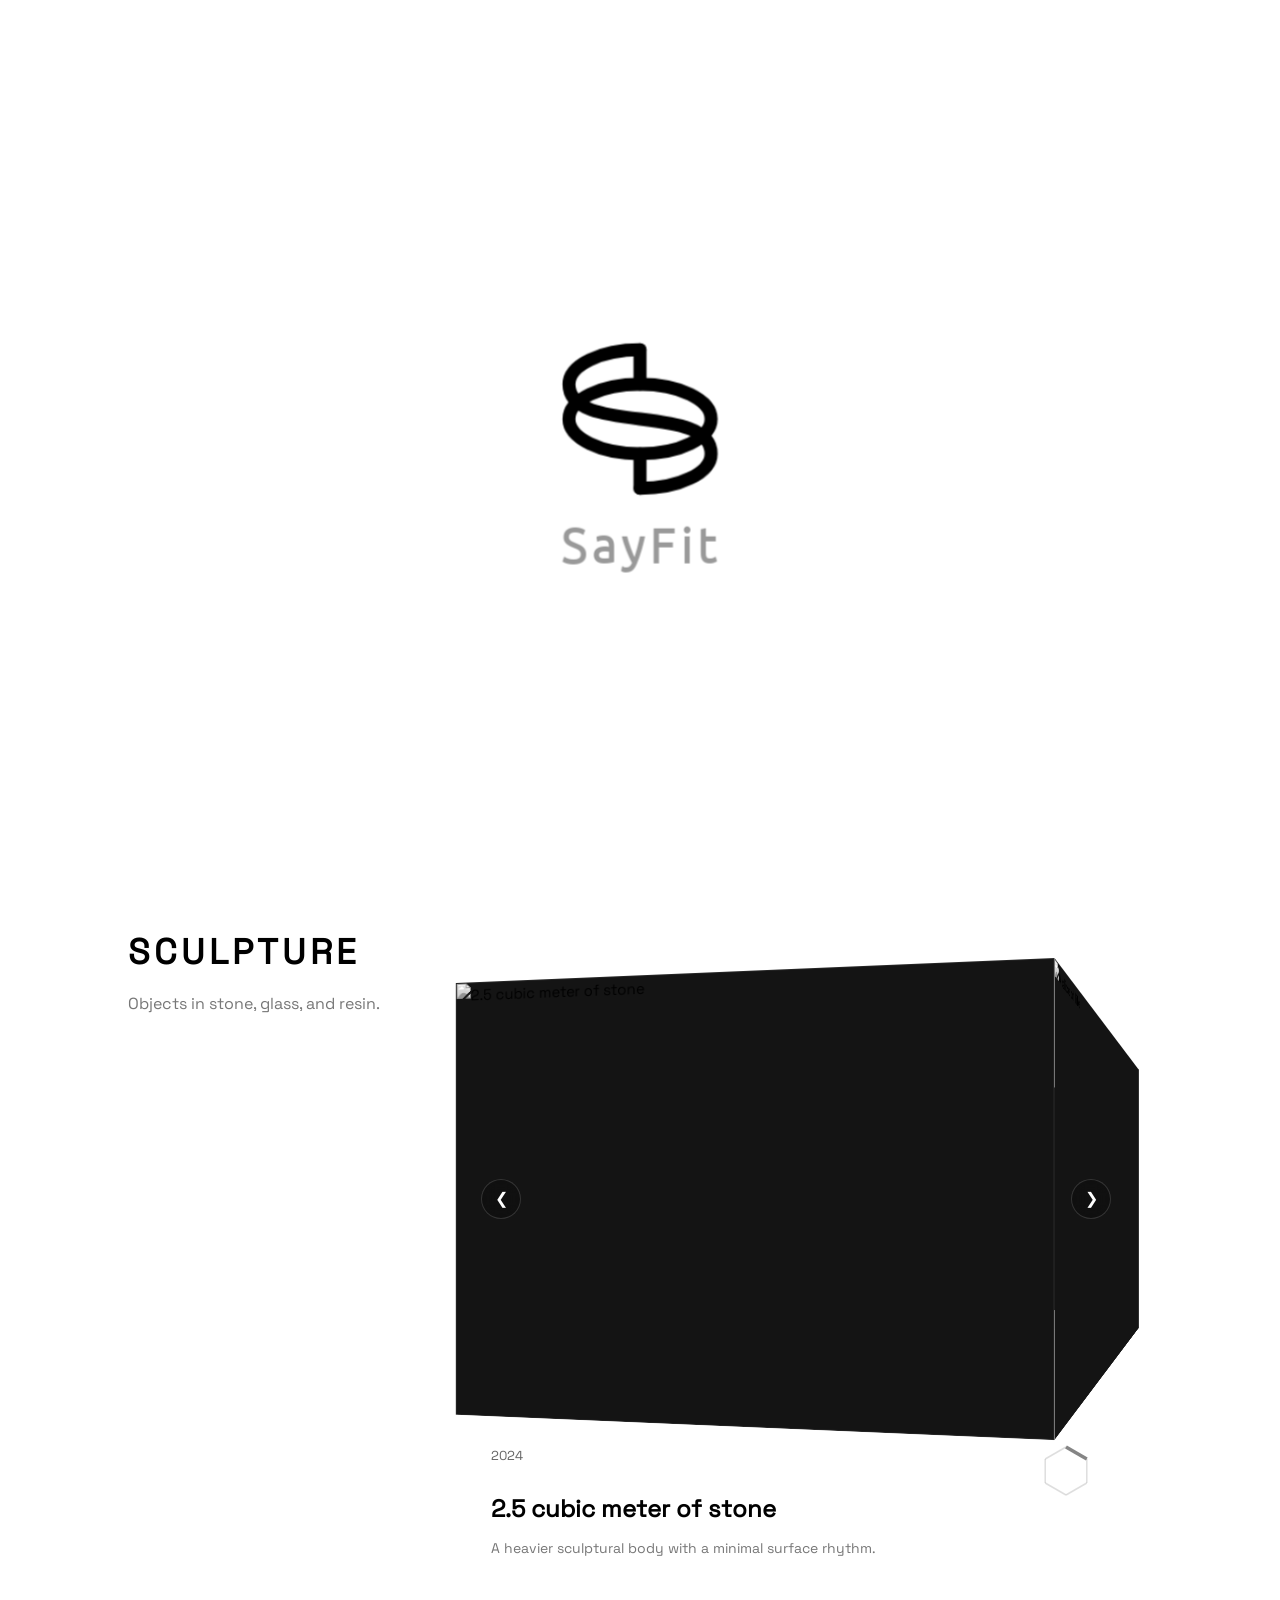
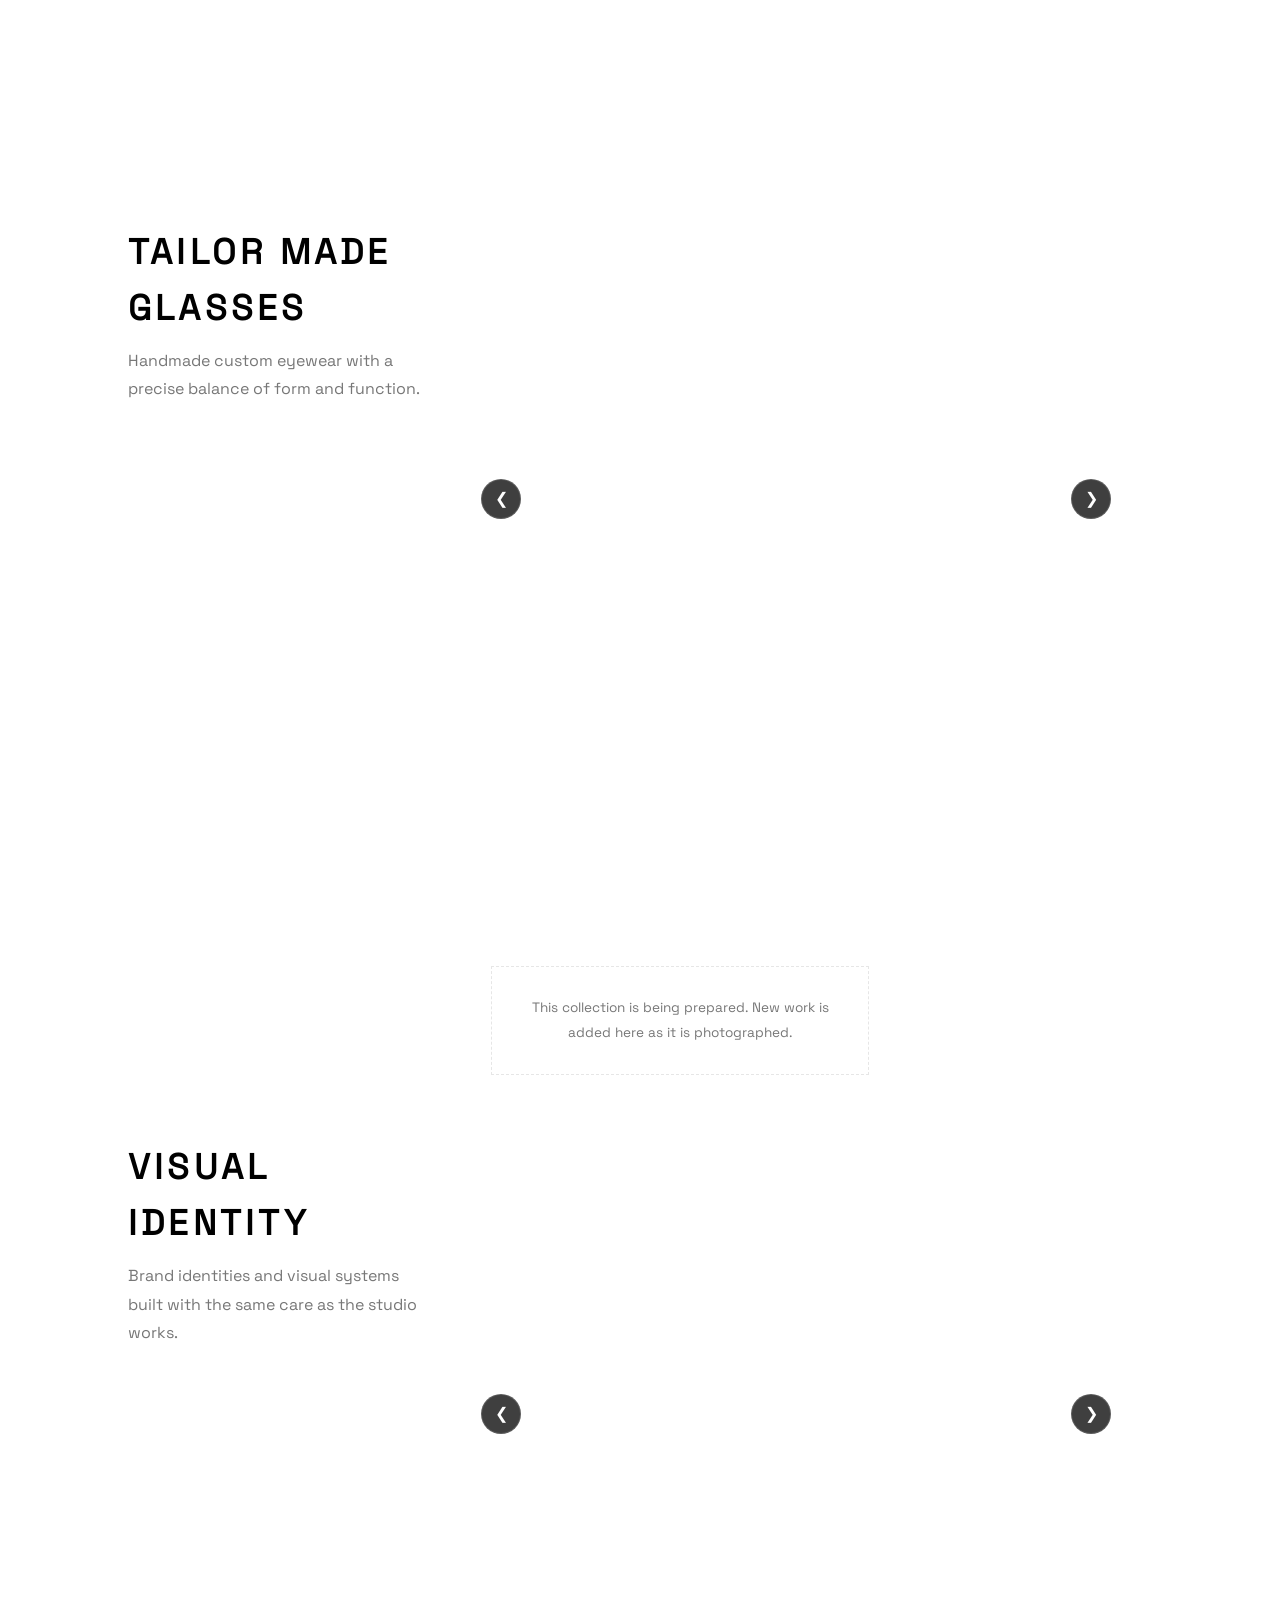
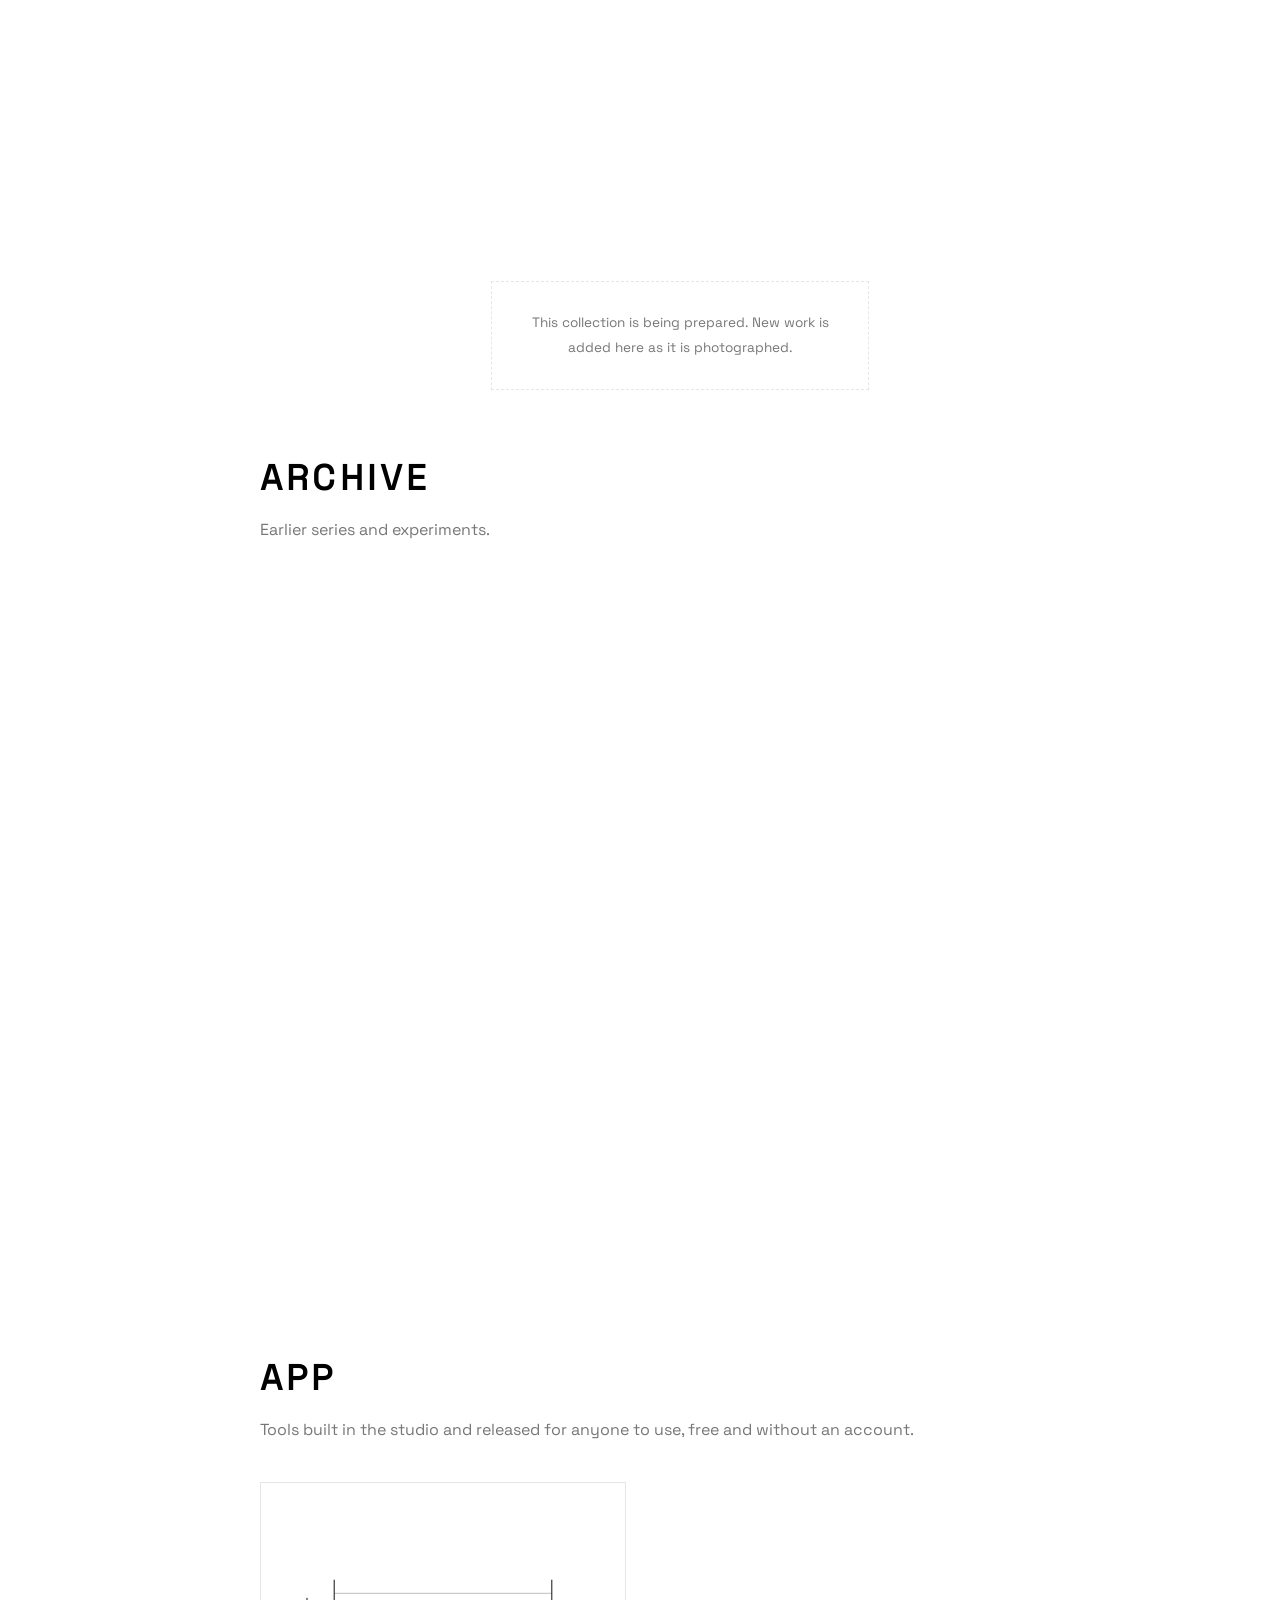
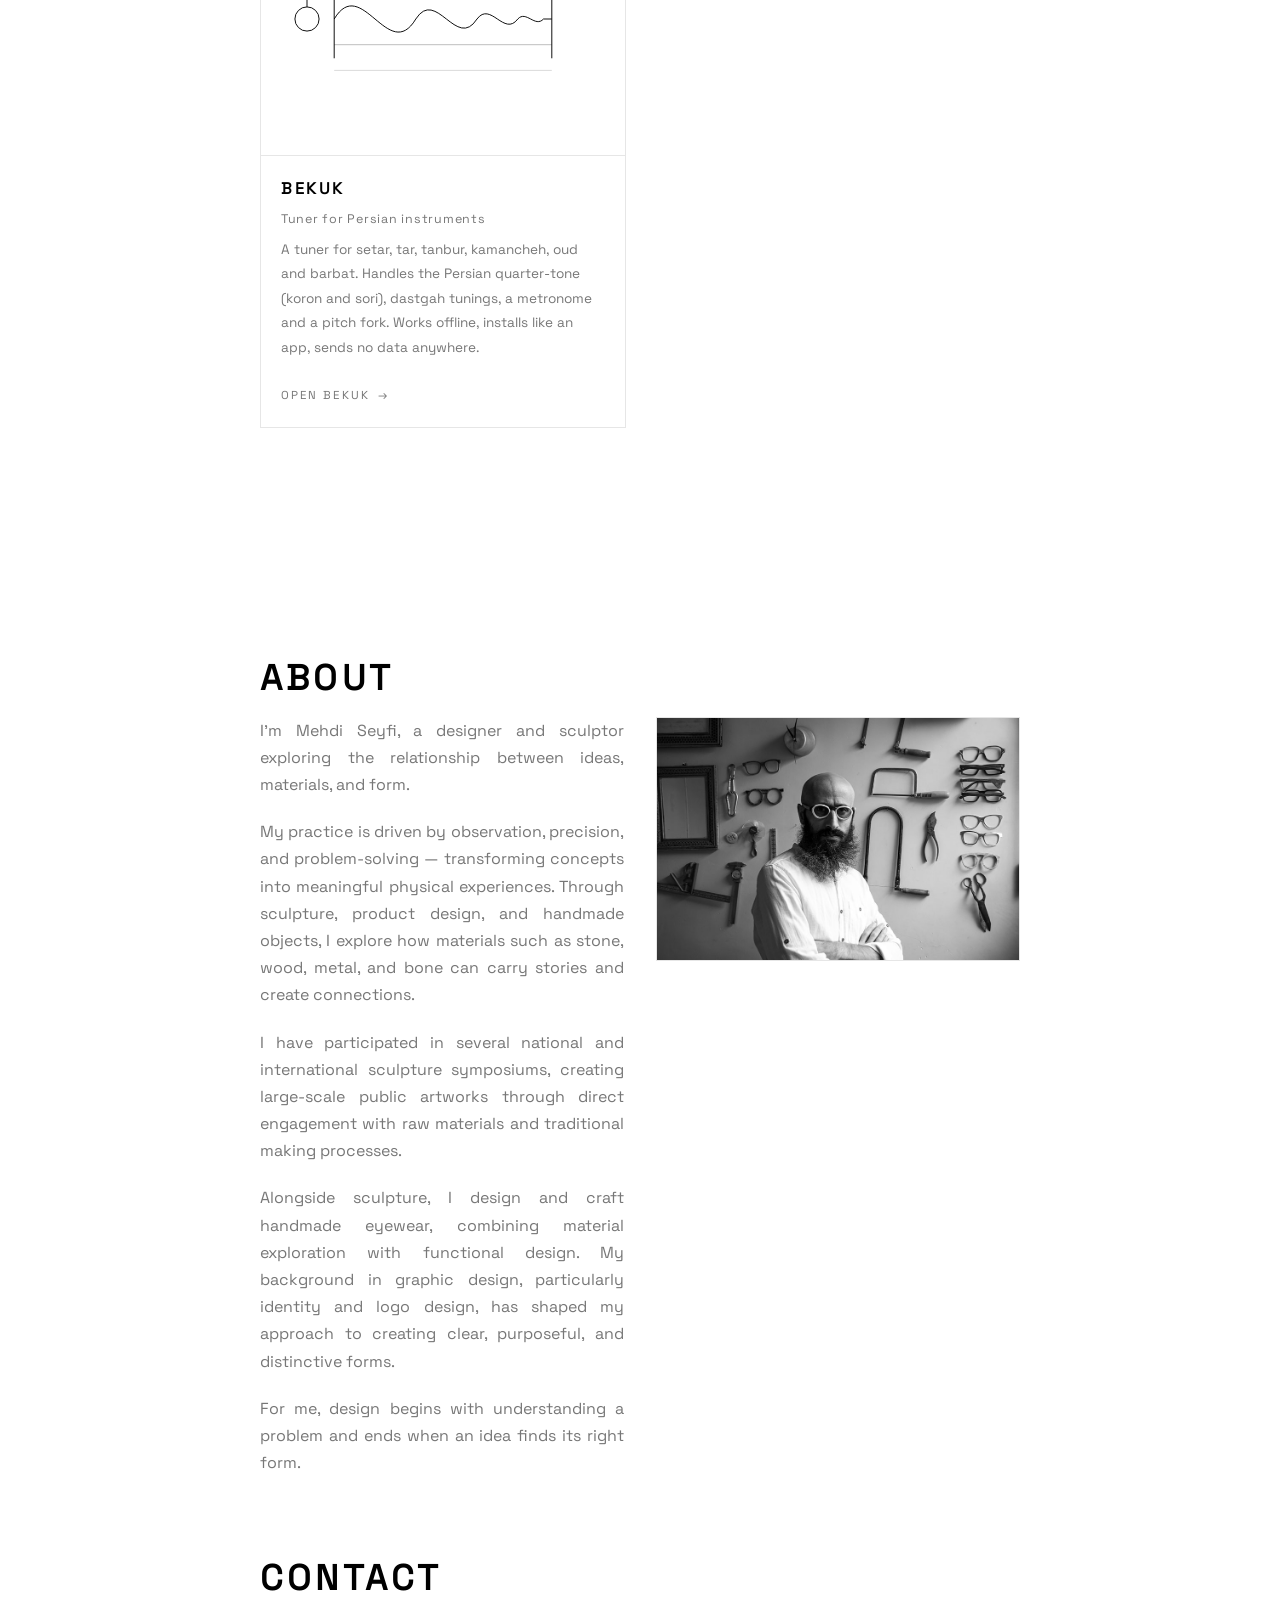
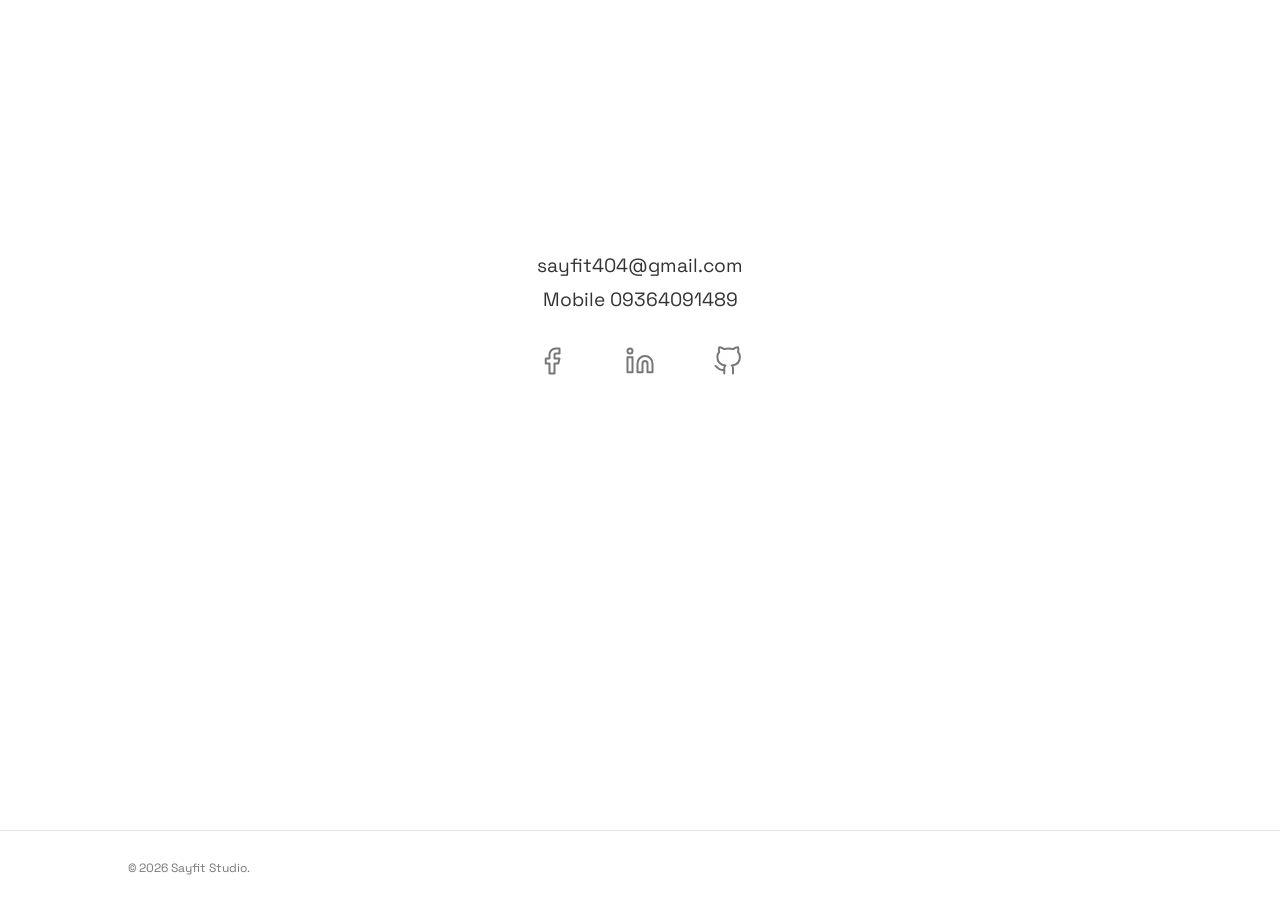
==== commit 912e2027: "Restructure into modules, add bilingual support, SEO, and the App section A single session covering " ====
--- a/index.html
+++ b/index.html
@@ -1,53 +1,194 @@
 <!DOCTYPE html>
-<html lang="en">
+<!--
+  ===========================================================================
+  Sayfit Studio
+
+  The English text below is not decoration - it is the fallback. Search
+  engines and link-preview bots do not run JavaScript, so whatever is written
+  here is what they read. The Persian version is swapped in at runtime from
+  i18n/fa.json for actual visitors.
+
+  Every translatable string is marked with data-i18n="key". If you add copy,
+  add the key to BOTH i18n/en.json and i18n/fa.json. See docs/I18N.md.
+
+  >>> BEFORE THIS GOES LIVE: replace https://sayfit.ir/ everywhere below with
+  >>> the real domain. It appears in the canonical link, the hreflang links,
+  >>> the Open Graph tags and the JSON-LD, and it is also in sitemap.xml and
+  >>> robots.txt. docs/SEO.md has the checklist.
+  ===========================================================================
+-->
+<html lang="en" dir="ltr">
 <head>
   <meta charset="UTF-8">
-  <meta name="viewport" content="width=device-width, initial-scale=1.0">
-  <title>Sayfit Studio</title>
-  <link id="favicon" rel="icon" type="image/svg+xml" href="image/favicon.svg">
+  <meta name="viewport" content="width=device-width, initial-scale=1.0, viewport-fit=cover">
+  <meta name="theme-color" content="#ffffff">
+  <meta name="color-scheme" content="light">
+
+  <title>Sayfit Studio — Sculpture, Handmade Eyewear &amp; Visual Identity by Mehdi Seyfi</title>
+
+  <!-- What a search result actually shows under the title. -->
+  <meta name="description" content="Studio of Mehdi Seyfi: stone and mixed-media sculpture, tailor-made handmade eyewear, and visual identity design. Public artworks from national and international symposiums.">
+  <meta name="author" content="Mehdi Seyfi">
+
+  <!-- One address owns the content, so a ?lang= copy never competes with the
+       plain one for the same ranking. -->
+  <link rel="canonical" href="https://sayfit.ir/">
+  <link rel="alternate" hreflang="en" href="https://sayfit.ir/">
+  <link rel="alternate" hreflang="fa" href="https://sayfit.ir/?lang=fa">
+  <link rel="alternate" hreflang="x-default" href="https://sayfit.ir/">
+
+  <!-- Link previews. This matters more than search for a portfolio: the site
+       gets shared by pasting the address into Instagram, Telegram or
+       WhatsApp, and those preview bots do not run JavaScript. Without these
+       they render a bare, untrustworthy-looking link. -->
+  <meta property="og:type" content="website">
+  <meta property="og:site_name" content="Sayfit Studio">
+  <meta property="og:url" content="https://sayfit.ir/">
+  <meta property="og:title" content="Sayfit Studio — Sculpture, Handmade Eyewear &amp; Visual Identity">
+  <meta property="og:description" content="Studio of Mehdi Seyfi: stone and mixed-media sculpture, tailor-made handmade eyewear, and visual identity design.">
+  <meta property="og:image" content="https://sayfit.ir/assets/og-cover.png">
+  <meta property="og:image:width" content="1200">
+  <meta property="og:image:height" content="630">
+  <meta property="og:image:alt" content="Sayfit Studio">
+  <meta property="og:locale" content="en_US">
+  <meta property="og:locale:alternate" content="fa_IR">
+
+  <meta name="twitter:card" content="summary_large_image">
+  <meta name="twitter:title" content="Sayfit Studio — Sculpture, Handmade Eyewear &amp; Visual Identity">
+  <meta name="twitter:description" content="Studio of Mehdi Seyfi: stone and mixed-media sculpture, tailor-made handmade eyewear, and visual identity design.">
+  <meta name="twitter:image" content="https://sayfit.ir/assets/og-cover.png">
+
+  <link rel="icon" type="image/svg+xml" href="image/favicon.svg">
+
+  <!-- The two faces used above the fold, fetched in parallel with the CSS
+       rather than after it, so the cube's logo does not reflow. -->
+  <link rel="preload" href="font/SpaceGrotesk.woff2" as="font" type="font/woff2" crossorigin>
+  <link rel="preload" href="font/Ubuntu-Light.woff2" as="font" type="font/woff2" crossorigin>
+
+  <!-- The project photographs all come from jsDelivr; warming the connection
+       saves a DNS lookup and a TLS handshake when the first slider builds. -->
+  <link rel="preconnect" href="https://cdn.jsdelivr.net" crossorigin>
+
   <link rel="stylesheet" href="css/style.css">
+
+  <!-- Who this is, in the one format that produces a rich result. -->
+  <script type="application/ld+json">
+  {
+    "@context": "https://schema.org",
+    "@graph": [
+      {
+        "@type": "Person",
+        "@id": "https://sayfit.ir/#person",
+        "name": "Mehdi Seyfi",
+        "jobTitle": "Sculptor and designer",
+        "email": "sayfit404@gmail.com",
+        "url": "https://sayfit.ir/",
+        "image": "https://sayfit.ir/image/mehdi.jpg",
+        "knowsAbout": [
+          "Sculpture",
+          "Stone carving",
+          "Public art",
+          "Handmade eyewear",
+          "Visual identity design"
+        ],
+        "sameAs": [
+          "https://www.facebook.com/mehdi.seyfi.3",
+          "https://www.linkedin.com/in/mehdi-seyfi-a25a588b/",
+          "https://github.com/fampeh"
+        ]
+      },
+      {
+        "@type": "WebSite",
+        "@id": "https://sayfit.ir/#website",
+        "url": "https://sayfit.ir/",
+        "name": "Sayfit Studio",
+        "inLanguage": ["en", "fa"],
+        "publisher": { "@id": "https://sayfit.ir/#person" }
+      },
+      {
+        "@type": "SoftwareApplication",
+        "name": "Bekuk",
+        "alternateName": "بِکوک",
+        "url": "https://bekuk.ir/",
+        "applicationCategory": "MultimediaApplication",
+        "operatingSystem": "Any modern web browser",
+        "isAccessibleForFree": true,
+        "offers": { "@type": "Offer", "price": "0", "priceCurrency": "IRR" },
+        "author": { "@id": "https://sayfit.ir/#person" },
+        "description": "A tuner for setar, tar, tanbur, kamancheh, oud and barbat, with Persian quarter-tone intervals, dastgah tunings, a metronome and a pitch fork."
+      }
+    ]
+  }
+  </script>
 </head>
-<body>
+
+<!--
+  data-i18n-pending hides the page until the first translation pass has run,
+  so a Persian visitor never sees the English fallback flash past. main.js
+  removes it; the <noscript> below puts the page back for anyone without JS.
+-->
+<body data-i18n-pending>
+  <noscript>
+    <style>
+      body[data-i18n-pending] main,
+      body[data-i18n-pending] .sticky-nav,
+      body[data-i18n-pending] .site-footer { visibility: visible; }
+      /* Without scripting the cube cannot rotate and the header never
+         un-hides itself, so pin it open. */
+      .sticky-nav { transform: none; opacity: 1; pointer-events: auto; }
+      .scene { opacity: 1; filter: none; }
+    </style>
+  </noscript>
+
   <header class="sticky-nav" id="stickyNav">
     <div class="sticky-left">
-      <button class="hamburger" id="hamburgerBtn" type="button" aria-label="Toggle navigation menu" aria-controls="navCenter" aria-expanded="false">
+      <button class="hamburger" id="hamburgerBtn" type="button"
+              data-i18n-attr="aria-label:nav.menuToggle"
+              aria-label="Toggle navigation menu" aria-controls="navCenter" aria-expanded="false">
         <span></span><span></span><span></span>
       </button>
 
       <nav class="sticky-links" id="navCenter" aria-label="Pinned navigation">
-        <a href="#top" data-nav="home">Home</a>
+        <a href="#top" data-nav="home" data-i18n="nav.home">Home</a>
 
         <div class="sticky-menu sticky-work" id="stickyWork">
-          <button class="sticky-button" type="button" aria-expanded="false" data-nav="work">Work</button>
+          <button class="sticky-button" type="button" aria-expanded="false" data-nav="work" data-i18n="nav.work">Work</button>
           <div class="sticky-submenu" aria-label="Work submenu">
-            <button type="button" data-target="sculpture">Sculpture</button>
-            <button type="button" data-target="tailor-made-glasses">Tailor made glasses</button>
-            <button type="button" data-target="logo-design">Logo design</button>
+            <button type="button" data-target="sculpture" data-i18n="work.sculpture">Sculpture</button>
+            <button type="button" data-target="tailor-made-glasses" data-i18n="work.glasses">Tailor made glasses</button>
+            <button type="button" data-target="logo-design" data-i18n="work.identity">Visual identity</button>
           </div>
         </div>
 
         <div class="sticky-menu sticky-archive" id="stickyArchive">
-          <button class="sticky-button" type="button" aria-expanded="false" data-nav="archive">Archive</button>
+          <button class="sticky-button" type="button" aria-expanded="false" data-nav="archive" data-i18n="nav.archive">Archive</button>
           <div class="sticky-submenu" aria-label="Archive submenu">
-            <a href="customer/index.html">Customer</a>
+            <a href="customer/index.html" data-i18n="archive.customer">Customer</a>
           </div>
         </div>
 
         <div class="sticky-menu sticky-app" id="stickyApp">
-          <button class="sticky-button" type="button" aria-expanded="false" data-nav="app">App</button>
+          <button class="sticky-button" type="button" aria-expanded="false" data-nav="apps" data-i18n="nav.apps">App</button>
           <div class="sticky-submenu" aria-label="App submenu">
-            <a href="Sayfit-Tuner/index.html">Sayfit-Tuner</a>
-          </div>
-        </div>
-
-        <a href="#about" data-nav="about">About</a>
-        <a href="#contact" data-nav="contact">Contact</a>
+            <a href="https://bekuk.ir/" target="_blank" rel="noopener noreferrer">Bekuk</a>
+          </div>
+        </div>
+
+        <a href="#about" data-nav="about" data-i18n="nav.about">About</a>
+        <a href="#contact" data-nav="contact" data-i18n="nav.contact">Contact</a>
       </nav>
     </div>
 
     <div class="sticky-right">
-      <a class="sticky-brand" href="#top">Sayfit</a>
-      <button class="home-cube" id="homeCube" type="button" aria-label="Back to top">
+      <button class="lang-switch" id="langSwitch" type="button"
+              data-i18n="nav.languageToggle"
+              data-i18n-attr="aria-label:nav.languageToggleLabel"
+              aria-label="Switch language to Persian">فارسی</button>
+
+      <a class="sticky-brand" href="#top" data-i18n="brand.name">Sayfit</a>
+
+      <button class="home-cube" id="homeCube" type="button"
+              data-i18n-attr="aria-label:nav.backToTop" aria-label="Back to top">
         <span class="home-face home-front"></span>
         <span class="home-face home-back"></span>
         <span class="home-face home-right"></span>
@@ -59,57 +200,56 @@
   </header>
 
   <main>
+    <!-- The design has no visible headline, but a page with no h1 makes a
+         search engine guess what it is about. This one names it. -->
+    <h1 class="visually-hidden" data-i18n="meta.title">Sayfit Studio — Sculpture, Handmade Eyewear &amp; Visual Identity by Mehdi Seyfi</h1>
+
     <section class="landing" id="top">
-      <div class="scene" id="scene" aria-label="Interactive navigation cube">
+      <div class="scene" id="scene" data-i18n-attr="aria-label:nav.cubeLabel" aria-label="Interactive navigation cube">
         <div class="scene-float">
           <div class="cube" id="cube">
             <div class="face front face-home" data-face-orient="front" data-target="top" tabindex="0" role="button">
               <div class="logo-stage">
-  <svg viewBox="-3 -3 59.38 58.2" role="img" class="logo-sign">
-    <g>
-      <path class="stroke serif-top" d="M26.69 14.08 V2.07" />
-      <path class="stroke open" d="M26.69 2.07 C13.09 2.07 2.07 7.45 2.07 14.08 C2.07 32.04 51.31 20.16 51.31 38.11 C51.31 44.74 40.29 50.12 26.69 50.12" />
-      <path class="stroke serif-bottom" d="M26.69 50.12 V38.11" />
-      <path class="stroke closed" d="M26.69 38.11 c-13.6 0 -24.62 -5.38 -24.62 -12.01 S13.09 14.08 26.69 14.08 c13.6 0 24.62 5.38 24.62 12.01 s-11.02 12.01 -24.62 12.01" />
-    </g>
-  </svg>
-
-  <svg class="sayfit-logotype" viewBox="0 0 300 60">
-  <text x="50%" y="42" text-anchor="middle">
-    <tspan class="char">S</tspan>
-    <tspan class="char">a</tspan>
-    <tspan class="char">y</tspan>
-    <tspan class="char">F</tspan>
-    <tspan class="char">i</tspan>
-    <tspan class="char">t</tspan>
-  </text>
-</svg>
-</div>
+                <svg viewBox="-3 -3 59.38 58.2" role="img" aria-label="Sayfit" class="logo-sign">
+                  <g>
+                    <path class="stroke serif-top" d="M26.69 14.08 V2.07" />
+                    <path class="stroke open" d="M26.69 2.07 C13.09 2.07 2.07 7.45 2.07 14.08 C2.07 32.04 51.31 20.16 51.31 38.11 C51.31 44.74 40.29 50.12 26.69 50.12" />
+                    <path class="stroke serif-bottom" d="M26.69 50.12 V38.11" />
+                    <path class="stroke closed" d="M26.69 38.11 c-13.6 0 -24.62 -5.38 -24.62 -12.01 S13.09 14.08 26.69 14.08 c13.6 0 24.62 5.38 24.62 12.01 s-11.02 12.01 -24.62 12.01" />
+                  </g>
+                </svg>
+
+                <svg class="sayfit-logotype" viewBox="0 0 300 60" aria-hidden="true">
+                  <text x="50%" y="42" text-anchor="middle">
+                    <tspan class="char">S</tspan><tspan class="char">a</tspan><tspan class="char">y</tspan><tspan class="char">F</tspan><tspan class="char">i</tspan><tspan class="char">t</tspan>
+                  </text>
+                </svg>
+              </div>
             </div>
 
             <div class="face left has-sub" data-face-orient="left" data-target="work" tabindex="0" role="button" aria-expanded="false">
-              <span class="face-title">Work</span>
+              <span class="face-title" data-i18n="nav.work">Work</span>
               <div class="submenu" aria-label="Work categories">
-                <button class="submenu-item" type="button" data-target="sculpture">Sculpture</button>
-                <button class="submenu-item" type="button" data-target="tailor-made-glasses">Tailor made glasses</button>
-                <button class="submenu-item" type="button" data-target="logo-design">Logo design</button>
+                <button class="submenu-item" type="button" data-target="sculpture" data-i18n="work.sculpture">Sculpture</button>
+                <button class="submenu-item" type="button" data-target="tailor-made-glasses" data-i18n="work.glasses">Tailor made glasses</button>
+                <button class="submenu-item" type="button" data-target="logo-design" data-i18n="work.identity">Visual identity</button>
               </div>
             </div>
 
             <div class="face right has-sub" data-face-orient="right" data-target="archive" tabindex="0" role="button" aria-expanded="false">
-              <span class="face-title">Archive</span>
+              <span class="face-title" data-i18n="nav.archive">Archive</span>
               <div class="submenu" aria-label="Archive links">
-                <a class="submenu-item" href="customer/index.html">Customer</a>
+                <a class="submenu-item" href="customer/index.html" data-i18n="archive.customer">Customer</a>
               </div>
             </div>
 
-            <div class="face top" data-face-orient="top" data-target="about" tabindex="0" role="button">About</div>
-            <div class="face bottom" data-face-orient="bottom" data-target="contact" tabindex="0" role="button">Contact</div>
-
-            <div class="face back has-sub" data-face-orient="back" data-target="app" tabindex="0" role="button" aria-expanded="false">
-              <span class="face-title">App</span>
+            <div class="face top" data-face-orient="top" data-target="about" tabindex="0" role="button" data-i18n="nav.about">About</div>
+            <div class="face bottom" data-face-orient="bottom" data-target="contact" tabindex="0" role="button" data-i18n="nav.contact">Contact</div>
+
+            <div class="face back has-sub" data-face-orient="back" data-target="apps" tabindex="0" role="button" aria-expanded="false">
+              <span class="face-title" data-i18n="nav.apps">App</span>
               <div class="submenu" aria-label="App links">
-                <a class="submenu-item" href="Sayfit-Tuner/index.html">Sayfit-Tuner</a>
+                <a class="submenu-item" href="#apps">Bekuk</a>
               </div>
             </div>
           </div>
@@ -120,16 +260,16 @@
     <section id="sculpture" class="content-section work-section">
       <div class="content work-layout">
         <div class="work-copy">
-          <h2>Sculpture</h2>
-          <p>Objects in stone, glass, and resin.</p>
+          <h2 data-i18n="sections.sculpture.title">Sculpture</h2>
+          <p data-i18n="sections.sculpture.intro">Objects in stone, glass, and resin.</p>
         </div>
 
         <div class="project-slider" data-slider="sculpture">
           <div class="slider-frame">
             <div class="slider-container">
               <div class="carousel"></div>
-              <button class="nav-btn prev-btn" type="button" aria-label="Previous project">&#10094;</button>
-              <button class="nav-btn next-btn" type="button" aria-label="Next project">&#10095;</button>
+              <button class="nav-btn prev-btn" type="button" data-i18n-attr="aria-label:slider.prev" aria-label="Previous project">&#10094;</button>
+              <button class="nav-btn next-btn" type="button" data-i18n-attr="aria-label:slider.next" aria-label="Next project">&#10095;</button>
             </div>
 
             <div class="project-info" aria-live="polite">
@@ -147,16 +287,16 @@
     <section id="tailor-made-glasses" class="content-section work-section">
       <div class="content work-layout">
         <div class="work-copy">
-          <h2>Tailor made glasses</h2>
-          <p>Handmade custom eyewear with a precise balance of form and function.</p>
+          <h2 data-i18n="sections.glasses.title">Tailor made glasses</h2>
+          <p data-i18n="sections.glasses.intro">Handmade custom eyewear with a precise balance of form and function.</p>
         </div>
 
         <div class="project-slider" data-slider="tailor-made-glasses">
           <div class="slider-frame">
             <div class="slider-container">
               <div class="carousel"></div>
-              <button class="nav-btn prev-btn" type="button" aria-label="Previous project">&#10094;</button>
-              <button class="nav-btn next-btn" type="button" aria-label="Next project">&#10095;</button>
+              <button class="nav-btn prev-btn" type="button" data-i18n-attr="aria-label:slider.prev" aria-label="Previous project">&#10094;</button>
+              <button class="nav-btn next-btn" type="button" data-i18n-attr="aria-label:slider.next" aria-label="Next project">&#10095;</button>
             </div>
 
             <div class="project-info" aria-live="polite">
@@ -171,19 +311,25 @@
       </div>
     </section>
 
+    <!--
+      The section id and the data-slider key stay "logo-design": they are tied
+      to the folder name under projects/work/ that update_projects.py scans,
+      and to the key it writes into data/projects.json. Only the label the
+      visitor reads changed, to "Visual identity".
+    -->
     <section id="logo-design" class="content-section work-section">
       <div class="content work-layout">
         <div class="work-copy">
-          <h2>Logo design</h2>
-          <p>Brand identities and visual systems built with the same care as the studio works.</p>
+          <h2 data-i18n="sections.identity.title">Visual identity</h2>
+          <p data-i18n="sections.identity.intro">Brand identities and visual systems built with the same care as the studio works.</p>
         </div>
 
         <div class="project-slider" data-slider="logo-design">
           <div class="slider-frame">
             <div class="slider-container">
               <div class="carousel"></div>
-              <button class="nav-btn prev-btn" type="button" aria-label="Previous project">&#10094;</button>
-              <button class="nav-btn next-btn" type="button" aria-label="Next project">&#10095;</button>
+              <button class="nav-btn prev-btn" type="button" data-i18n-attr="aria-label:slider.prev" aria-label="Previous project">&#10094;</button>
+              <button class="nav-btn next-btn" type="button" data-i18n-attr="aria-label:slider.next" aria-label="Next project">&#10095;</button>
             </div>
 
             <div class="project-info" aria-live="polite">
@@ -200,55 +346,78 @@
 
     <section id="archive" class="content-section">
       <div class="content">
-        <h2>Archive</h2>
-        <p>Earlier series and experiments.</p>
-      </div>
-    </section>
-
-    <section id="app" class="content-section">
+        <h2 data-i18n="sections.archive.title">Archive</h2>
+        <p data-i18n="sections.archive.intro">Earlier series and experiments.</p>
+      </div>
+    </section>
+
+    <!--
+      The App tiles are rendered from data/apps.json by js/modules/apps.js.
+      To add an app: copy an entry in that file and drop a cover SVG into
+      assets/apps/. Nothing here needs to change. See docs/APPS.md.
+    -->
+    <section id="apps" class="content-section">
       <div class="content">
-        <h2>App</h2>
-        <p>Sayfit-Tuner will be linked here.</p>
+        <h2 data-i18n="sections.apps.title">App</h2>
+        <p data-i18n="sections.apps.intro">Tools built in the studio and released for anyone to use, free and without an account.</p>
+
+        <ul class="apps-grid" id="appsGrid">
+          <!--
+            Rendered by JavaScript. This static fallback is what a preview bot
+            and a no-JS visitor see, so the one shipped app is named here too.
+          -->
+          <li class="app-tile">
+            <div class="app-tile-body">
+              <h3 class="app-tile-name">Bekuk</h3>
+              <p class="app-tile-tagline">Tuner for Persian instruments</p>
+              <p class="app-tile-desc">A tuner for setar, tar, tanbur, kamancheh, oud and barbat, with the Persian quarter-tone, dastgah tunings, a metronome and a pitch fork.</p>
+              <a class="app-tile-link" href="https://bekuk.ir/" target="_blank" rel="noopener noreferrer">Open Bekuk</a>
+            </div>
+          </li>
+        </ul>
       </div>
     </section>
 
     <section id="about" class="content-section">
       <div class="content">
-        <h2>About</h2>
+        <h2 data-i18n="sections.about.title">About</h2>
         <div class="about-layout">
           <div class="about-text">
-            <p>I'm Mehdi Seyfi, a designer and sculptor exploring the relationship between ideas, materials, and form.</p>
-            <p>My practice is driven by observation, precision, and problem-solving — transforming concepts into meaningful physical experiences. Through sculpture, product design, and handmade objects, I explore how materials such as stone, wood, metal, and bone can carry stories and create connections.</p>
-            <p>I have participated in several national and international sculpture symposiums, creating large-scale public artworks through direct engagement with raw materials and traditional making processes.</p>
-            <p>Alongside sculpture, I design and craft handmade eyewear, combining material exploration with functional design. My background in graphic design, particularly identity and logo design, has shaped my approach to creating clear, purposeful, and distinctive forms.</p>
-            <p>For me, design begins with understanding a problem and ends when an idea finds its right form.</p>
-          </div>
-          <div class="about-image"><img src="image/mehdi.jpg" alt="Mehdi portrait"></div>
+            <p data-i18n="about.p1">I'm Mehdi Seyfi, a designer and sculptor exploring the relationship between ideas, materials, and form.</p>
+            <p data-i18n="about.p2">My practice is driven by observation, precision, and problem-solving — transforming concepts into meaningful physical experiences. Through sculpture, product design, and handmade objects, I explore how materials such as stone, wood, metal, and bone can carry stories and create connections.</p>
+            <p data-i18n="about.p3">I have participated in several national and international sculpture symposiums, creating large-scale public artworks through direct engagement with raw materials and traditional making processes.</p>
+            <p data-i18n="about.p4">Alongside sculpture, I design and craft handmade eyewear, combining material exploration with functional design. My background in graphic design, particularly identity and logo design, has shaped my approach to creating clear, purposeful, and distinctive forms.</p>
+            <p data-i18n="about.p5">For me, design begins with understanding a problem and ends when an idea finds its right form.</p>
+          </div>
+          <div class="about-image">
+            <img src="image/mehdi.jpg" width="420" height="560" loading="lazy" decoding="async"
+                 data-i18n-attr="alt:about.portraitAlt" alt="Portrait of Mehdi Seyfi">
+          </div>
         </div>
       </div>
     </section>
 
     <section id="contact" class="content-section">
       <div class="content">
-        <h2>Contact</h2>
+        <h2 data-i18n="sections.contact.title">Contact</h2>
         <div class="contact-details">
-          <p>sayfit404@gmail.com</p>
-          <p>Mobile 09364091489</p>
+          <p><a class="contact-value" href="mailto:sayfit404@gmail.com">sayfit404@gmail.com</a></p>
+          <p><span data-i18n="contact.phoneLabel">Mobile</span> <a class="contact-value" href="tel:+989364091489">09364091489</a></p>
 
           <div class="contact-socials">
-            <a href="https://www.facebook.com/mehdi.seyfi.3" class="social-link" aria-label="Facebook" target="_blank" rel="noopener noreferrer">
+            <a href="https://www.facebook.com/mehdi.seyfi.3" class="social-link" data-i18n-attr="aria-label:contact.facebook" aria-label="Facebook" target="_blank" rel="noopener noreferrer">
               <svg viewBox="0 0 24 24" fill="none" stroke="currentColor" stroke-width="1.6" stroke-linecap="round" stroke-linejoin="round" aria-hidden="true" focusable="false">
                 <path d="M18 2h-3a5 5 0 0 0-5 5v3H7v4h3v8h4v-8h3l1-4h-4V7a1 1 0 0 1 1-1h3z"/>
               </svg>
             </a>
-            <a href="https://www.linkedin.com/in/mehdi-seyfi-a25a588b/" class="social-link" aria-label="LinkedIn" target="_blank" rel="noopener noreferrer">
+            <a href="https://www.linkedin.com/in/mehdi-seyfi-a25a588b/" class="social-link" data-i18n-attr="aria-label:contact.linkedin" aria-label="LinkedIn" target="_blank" rel="noopener noreferrer">
               <svg viewBox="0 0 24 24" fill="none" stroke="currentColor" stroke-width="1.6" stroke-linecap="round" stroke-linejoin="round" aria-hidden="true" focusable="false">
                 <path d="M16 8a6 6 0 0 1 6 6v7h-4v-7a2 2 0 0 0-2-2 2 2 0 0 0-2 2v7h-4v-7a6 6 0 0 1 6-6z"/>
                 <rect x="2" y="9" width="4" height="12"/>
                 <circle cx="4" cy="4" r="2"/>
               </svg>
             </a>
-            <a href="https://github.com/fampeh" class="social-link" aria-label="GitHub" target="_blank" rel="noopener noreferrer">
+            <a href="https://github.com/fampeh" class="social-link" data-i18n-attr="aria-label:contact.github" aria-label="GitHub" target="_blank" rel="noopener noreferrer">
               <svg viewBox="0 0 24 24" fill="none" stroke="currentColor" stroke-width="1.6" stroke-linecap="round" stroke-linejoin="round" aria-hidden="true" focusable="false">
                 <path d="M9 19c-5 1.5-5-2.5-7-3m14 6v-3.87a3.37 3.37 0 0 0-.94-2.61c3.14-.35 6.44-1.54 6.44-7A5.44 5.44 0 0 0 20 4.77 5.07 5.07 0 0 0 19.91 1S18.73.65 16 2.48a13.38 13.38 0 0 0-7 0C6.27.65 5.09 1 5.09 1A5.07 5.07 0 0 0 5 4.77a5.44 5.44 0 0 0-1.5 3.78c0 5.42 3.3 6.61 6.44 7A3.37 3.37 0 0 0 9 18.13V22"/>
               </svg>
@@ -259,14 +428,14 @@
     </section>
   </main>
 
-  <footer class="site-footer"><span>(c) 2026 SayFit Studio.</span></footer>
+  <footer class="site-footer"><span data-i18n="footer.copyright">© 2026 Sayfit Studio.</span></footer>
 
   <div class="modal-backdrop" id="projectModal" aria-hidden="true">
     <div class="modal-content" role="dialog" aria-modal="true" aria-labelledby="modalTitle">
-      <button class="close-modal" id="closeModal" type="button" aria-label="Close modal">&times;</button>
-
-      <button class="modal-nav modal-prev" id="modalPrev" type="button" aria-label="Previous media">&#10094;</button>
-      <button class="modal-nav modal-next" id="modalNext" type="button" aria-label="Next media">&#10095;</button>
+      <button class="close-modal" id="closeModal" type="button" data-i18n-attr="aria-label:modal.close" aria-label="Close">&times;</button>
+
+      <button class="modal-nav modal-prev" id="modalPrev" type="button" data-i18n-attr="aria-label:modal.prev" aria-label="Previous media">&#10094;</button>
+      <button class="modal-nav modal-next" id="modalNext" type="button" data-i18n-attr="aria-label:modal.next" aria-label="Next media">&#10095;</button>
 
       <span class="modal-counter" id="modalCounter"></span>
 
@@ -283,6 +452,6 @@
     </div>
   </div>
 
-  <script src="js/script.js" defer></script>
+  <script type="module" src="js/main.js"></script>
 </body>
 </html>
--- a/css/style.css
+++ b/css/style.css
@@ -1,1246 +1,23 @@
-﻿@font-face {
-  font-family: 'Space Grotesk';
-  src: url('../font/SpaceGrotesk.woff2') format('woff2');
-  font-weight: normal;
-  font-style: normal;
-  font-display: swap;
-}
+/* =============================================================================
+   Sayfit Studio - stylesheet entry point.
 
-:root {
-  --bg: #ffffff;
-  --ink: #111111;
-  --gray-1: #333333;
-  --gray-2: #777777;
-  --gray-3: #e6e6e6;
-  --size: clamp(210px, 60vmin, 320px);
-  --half: calc(var(--size) / 2);
-  --home-size: 38px;
-  --home-half: calc(var(--home-size) / 2);
-  --font: "Space Grotesk", "Helvetica Neue", Arial, sans-serif;
-  --transition: 0.3s ease;
-  --fade-duration: 1.1s;
-  --fade-ease: cubic-bezier(0.22, 1, 0.36, 1);
-}
+   This file deliberately contains no rules of its own. It only names the
+   parts, in cascade order, so that "where is this styled?" always has a
+   one-word answer. Later files may override earlier ones; that is why
+   responsive.css and rtl.css come last.
 
-*, *::before, *::after {
-  box-sizing: border-box;
-}
+   Splitting the old 1246-line style.css into these parts on 2026-08-18 did
+   not change any rendered value except where a comment in the part says so.
+   See docs/ARCHITECTURE.md.
+   ========================================================================== */
 
-html {
-  scroll-behavior: auto;
-}
-
-body {
-  margin: 0;
-  font-family: var(--font);
-  color: var(--ink);
-  background: var(--bg);
-  line-height: 1.6;
-  overflow-x: hidden;
-}
-
-a { color: inherit; text-decoration: none; }
-button { font-family: inherit; color: inherit; }
-
-img, video, iframe {
-  display: block;
-}
-
-.sticky-nav {
-  position: fixed;
-  top: 0; left: 0; right: 0;
-  z-index: 20;
-  display: flex;
-  align-items: center;
-  justify-content: space-between;
-  padding: 14px 6vw;
-  background: rgba(255, 255, 255, 0.96);
-  border-bottom: 1px solid var(--gray-3);
-  transform: translateY(-100%);
-  opacity: 0;
-  pointer-events: none;
-  transition: transform var(--fade-duration) var(--fade-ease), opacity var(--fade-duration) var(--fade-ease);
-}
-
-body.at-content .sticky-nav {
-  transform: translateY(0);
-  opacity: 1;
-  pointer-events: auto;
-}
-
-.sticky-left { display: flex; align-items: center; gap: 28px; flex-wrap: wrap; }
-.sticky-right { display: flex; align-items: center; gap: 12px; }
-
-.sticky-brand {
-  font-weight: 600;
-  letter-spacing: 0.18em;
-  text-transform: uppercase;
-  font-size: 0.7rem;
-}
-
-.sticky-links {
-  display: flex;
-  align-items: center;
-  flex-wrap: wrap;
-  gap: 22px;
-  text-transform: uppercase;
-  letter-spacing: 0.2em;
-  font-size: 0.82rem;
-}
-
-.sticky-links a,
-.sticky-button {
-  position: relative;
-  background: none;
-  border: 0;
-  cursor: pointer;
-  padding: 0;
-  text-transform: uppercase;
-  letter-spacing: 0.2em;
-  font-size: 0.82rem;
-  color: var(--gray-2);
-}
-
-.sticky-links a.active,
-.sticky-button.active { color: var(--ink); }
-
-.sticky-links a:hover,
-.sticky-links a:focus-visible,
-.sticky-button:hover,
-.sticky-button:focus-visible {
-  text-decoration: underline;
-  color: var(--ink);
-}
-
-.sticky-menu { position: relative; }
-
-.sticky-submenu {
-  position: absolute;
-  top: 26px;
-  left: 0;
-  min-width: 190px;
-  display: grid;
-  gap: 10px;
-  padding: 14px 16px;
-  border: 1px solid var(--gray-3);
-  background: #ffffff;
-  opacity: 0;
-  pointer-events: none;
-  transform: translateY(8px);
-  /* Delay before hiding gives time to travel from button to submenu */
-  transition: opacity .32s ease .28s, transform .32s ease .28s;
-  z-index: 5;
-}
-
-/* Invisible bridge covering the gap between the button and the submenu
-   so the cursor never crosses a dead zone and drops the hover. */
-.sticky-submenu::before {
-  content: "";
-  position: absolute;
-  top: -16px;
-  left: 0;
-  right: 0;
-  height: 16px;
-  background: transparent;
-}
-
-.sticky-menu.open .sticky-submenu,
-.sticky-menu:hover .sticky-submenu,
-.sticky-menu:focus-within .sticky-submenu {
-  opacity: 1;
-  pointer-events: auto;
-  transform: translateY(0);
-  /* Open immediately; only the closing direction is delayed */
-  transition-delay: 0s;
-}
-
-.sticky-submenu button,
-.sticky-submenu a {
-  background: none;
-  border: 0;
-  padding: 0;
-  text-align: left;
-  cursor: pointer;
-  text-transform: uppercase;
-  letter-spacing: 0.16em;
-  font-size: 0.75rem;
-  color: var(--gray-1);
-}
-
-.sticky-submenu button:hover,
-.sticky-submenu button:focus-visible,
-.sticky-submenu a:hover,
-.sticky-submenu a:focus-visible {
-  text-decoration: underline;
-  color: var(--ink);
-}
-
-.home-cube {
-  width: var(--home-size);
-  height: var(--home-size);
-  transform-style: preserve-3d;
-  background: none;
-  border: none;
-  padding: 0;
-  cursor: pointer;
-  animation: spin 6s linear infinite;
-  opacity: 0;
-  transform: translateY(-6px);
-  transition: opacity var(--fade-duration) var(--fade-ease), transform var(--fade-duration) var(--fade-ease);
-}
-
-body.at-content .home-cube {
-  opacity: 1;
-  transform: translateY(0);
-}
-
-.home-face {
-  position: absolute;
-  inset: 0;
-  border: 1px solid var(--ink);
-  background: transparent;
-}
-
-.home-front { transform: translateZ(var(--home-half)); }
-.home-back { transform: rotateY(180deg) translateZ(var(--home-half)); }
-.home-right { transform: rotateY(90deg) translateZ(var(--home-half)); }
-.home-left { transform: rotateY(-90deg) translateZ(var(--home-half)); }
-.home-top { transform: rotateX(90deg) translateZ(var(--home-half)); }
-.home-bottom { transform: rotateX(-90deg) translateZ(var(--home-half)); }
-
-@media (hover: hover) and (pointer: fine) {
-  .home-cube:hover .home-face,
-  .home-cube:focus-visible .home-face { background: rgba(17, 17, 17, 0.08); }
-}
-
-@keyframes spin {
-  from { transform: rotateX(0deg) rotateY(0deg); }
-  to { transform: rotateX(360deg) rotateY(360deg); }
-}
-
-.landing {
-  min-height: 100vh;
-  min-height: 100dvh;
-  display: flex;
-  flex-direction: column;
-  align-items: center;
-  justify-content: center;
-  gap: 18px;
-  position: relative;
-  padding: 100px 6vw 80px;
-}
-
-.scene {
-  width: var(--size);
-  height: var(--size);
-  perspective: 1000px;
-  opacity: 0;
-  transform: scale(0.92);
-  filter: blur(8px);
-  transition: opacity 1.8s var(--fade-ease), transform 1.8s var(--fade-ease), filter 1.8s var(--fade-ease);
-  touch-action: none;
-  will-change: opacity, transform, filter;
-  position: relative;
-  z-index: 1;
-}
-
-.scene.active {
-  opacity: 1;
-  transform: scale(1);
-  filter: blur(0);
-}
-
-.scene-float {
-  width: 100%;
-  height: 100%;
-  transform-style: preserve-3d;
-}
-
-body.float-on .scene.active .scene-float {
-  animation: float 6.5s ease-in-out infinite;
-  will-change: transform;
-}
-
-@keyframes float {
-  0%, 100% { transform: translateY(0); }
-  50% { transform: translateY(-8px); }
-}
-
-.cube {
-  width: 100%;
-  height: 100%;
-  position: relative;
-  transform-style: preserve-3d;
-  transform: rotateX(0deg) rotateY(0deg);
-  transition: transform 0.2s ease-out;
-  cursor: grab;
-}
-
-/* Disable cube transition during hover-to-face animation */
-.cube.no-cube-transition {
-  transition: none !important;
-}
-
-.cube:active { cursor: grabbing; }
-body.cube-intro .cube { transition: transform 1.6s var(--fade-ease); }
-
-.face {
-  position: absolute;
-  inset: 0;
-  background: #ffffff;
-  border: 1px solid var(--ink);
-  display: flex;
-  align-items: center;
-  justify-content: center;
-  flex-direction: column;
-  text-transform: uppercase;
-  letter-spacing: 0.2em;
-  font-weight: 500;
-  font-size: clamp(18px, 3.6vw, 24px);
-  cursor: pointer;
-  user-select: none;
-  transition: background 0.6s cubic-bezier(0.25, 1, 0.5, 1),
-              color 0.6s cubic-bezier(0.25, 1, 0.5, 1),
-              border-color 0.6s ease,
-              opacity 0.8s ease;
-}
-
-/* Disable transitions on intro to prevent flashing */
-body.intro-stroke-off .face {
-  border-color: transparent !important;
-  transition: none !important;
-}
-
-.face-home {
-  display: flex;
-  align-items: center;
-  justify-content: center;
-}
-
-.cube-motion {
-  width: 78%;
-  height: 78%;
-  border: 0;
-  background: transparent;
-  pointer-events: none;
-}
-
-@media (hover: hover) and (pointer: fine) {
-  .face:hover { background: #000000; color: #ffffff; border-color: #000000; }
-  .face-home:hover { background: #f0f0f0; color: var(--ink); border-color: var(--ink); }
-  body.cube-intro .face:hover { background: #ffffff; color: var(--ink); }
-  body.cube-intro .face-home:hover { background: #ffffff; color: var(--ink); }
-  body.cube-intro .cube.hovering .face { opacity: 1; }
-  .cube.hovering .face { opacity: 0.4; transition: opacity 0.6s ease; }
-  .cube.hovering .face:hover { opacity: 1; }
-}
-
-.face.active { background: #000000; color: #ffffff; border-color: #000000; }
-.face:focus-visible { outline: 2px solid var(--ink); outline-offset: 4px; }
-
-.face-title {
-  position: relative;
-  z-index: 2;
-  transition: transform 0.5s cubic-bezier(0.25, 1, 0.5, 1);
-}
-
-.face.has-sub.active .face-title,
-.face.has-sub:focus-within .face-title {
-  transform: translateY(-28px) scale(0.85);
-}
-
-@media (hover: hover) and (pointer: fine) {
-  .face.has-sub:hover .face-title {
-    transform: translateY(-28px) scale(0.85);
-  }
-}
-
-.submenu {
-  position: absolute;
-  top: 50%;
-  left: 0;
-  width: 100%;
-  display: flex;
-  flex-direction: column;
-  align-items: center;
-  justify-content: center;
-  gap: 12px;
-  opacity: 0;
-  transform: translateY(15px);
-  transition: opacity 0.5s cubic-bezier(0.25, 1, 0.5, 1), transform 0.5s cubic-bezier(0.25, 1, 0.5, 1);
-  pointer-events: none;
-  z-index: 1;
-}
-
-.face.has-sub.active .submenu,
-.face.has-sub:focus-within .submenu {
-  opacity: 1;
-  transform: translateY(-2px);
-  pointer-events: auto;
-}
-
-@media (hover: hover) and (pointer: fine) {
-  .face.has-sub:hover .submenu {
-    opacity: 1;
-    transform: translateY(-2px);
-    pointer-events: auto;
-  }
-}
-
-.submenu-item {
-  background: none;
-  border: 0;
-  font-size: 0.72rem;
-  letter-spacing: 0.16em;
-  text-transform: uppercase;
-  color: inherit;
-  cursor: pointer;
-  padding: 6px 10px;
-  text-align: center;
-  transition: transform 0.4s cubic-bezier(0.25, 1, 0.5, 1), text-shadow 0.4s ease;
-}
-
-@media (hover: hover) and (pointer: fine) {
-  .submenu-item:hover,
-  .submenu-item:focus-visible {
-    text-decoration: none;
-    transform: scale(1.08);
-    text-shadow: 0 0 10px rgba(255,255,255,0.5);
-  }
-}
-
-.front { transform: rotateY(0deg) translateZ(var(--half)); }
-.back { transform: rotateY(180deg) translateZ(var(--half)); }
-.right { transform: rotateY(90deg) translateZ(var(--half)); }
-.left { transform: rotateY(-90deg) translateZ(var(--half)); }
-.top { transform: rotateX(90deg) translateZ(var(--half)); }
-.bottom { transform: rotateX(-90deg) translateZ(var(--half)); }
-
-section { scroll-margin-top: 110px; }
-
-.content-section {
-  padding: 20px 10vw;
-  min-height: 100vh;
-}
-
-.content {
-  max-width: 760px;
-  margin: 0 auto;
-}
-
-h2 {
-  margin: 0 0 10px;
-  font-size: clamp(1.6rem, 3vw, 2.2rem);
-  letter-spacing: 0.12em;
-  text-transform: uppercase;
-}
-
-.content p {
-  margin: 0;
-  color: var(--gray-2);
-}
-
-.work-layout {
-  display: grid;
-  grid-template-columns: minmax(220px, 300px) minmax(0, 1fr);
-  gap: 12px;
-  align-items: start;
-  max-width: 1180px;
-}
-
-.work-copy {
-  padding-top: 4px;
-}
-
-.work-copy p {
-  max-width: 34ch;
-  line-height: 1.8;
-}
-
-.project-slider {
-  width: 100%;
-  max-width: 650px;
-  margin: 30px auto 0;
-  padding: 20px;
-  display: flex;
-  flex-direction: column;
-  gap: 20px;
-  position: relative;
-}
-
-.slider-frame {
-  position: relative;
-  display: flex;
-  flex-direction: column;
-  gap: 18px;
-}
-
-.project-slider .slider-container {
-  width: 100%;
-  aspect-ratio: 4 / 3;
-  position: relative;
-  perspective: 600px;
-  cursor: pointer;
-  user-select: none;
-  touch-action: pan-y;
-}
-
-.project-slider .slider-container:active {
-  cursor: grabbing;
-}
-
-.project-slider .carousel {
-  width: 100%;
-  height: 100%;
-  position: absolute;
-  transform-style: preserve-3d;
-  -webkit-transform-style: preserve-3d;
-  transition: transform 0.6s cubic-bezier(0.16, 1, 0.3, 1), opacity 0.4s ease;
-  backface-visibility: visible;
-  -webkit-backface-visibility: visible;
-}
-
-.project-slider .carousel.dragging {
-  transition: none;
-}
-
-.project-slider .carousel.dragging .slide img,
-.project-slider .carousel.dragging .slide video {
-  filter: grayscale(100%) !important;
-  transition: none;
-}
-
-/* Hide carousel before JS calculations */
-.project-slider .carousel:empty {
-  opacity: 0;
-}
-
-.project-slider .slide {
-  position: absolute;
-  width: 100%;
-  height: 100%;
-  left: 0;
-  top: 0;
-  backface-visibility: visible;
-  display: flex;
-  align-items: center;
-  justify-content: center;
-  overflow: visible;
-  background: #141414;
-}
-
-.project-slider .slide img,
-.project-slider .slide video {
-  width: 100%;
-  height: 100%;
-  object-fit: cover;
-  pointer-events: none;
-  filter: grayscale(100%);
-  transition: filter 0.5s ease;
-  border: 1px solid rgba(255, 255, 255, 0.08);
-}
-
-@media (hover: hover) and (pointer: fine) {
-  .project-slider .slide:hover img,
-  .project-slider .slide:hover video {
-    filter: grayscale(0%);
-  }
-}
-
-.project-slider .nav-btn {
-  position: absolute;
-  top: 50%;
-  transform: translateY(-50%);
-  width: 40px;
-  height: 40px;
-  border-radius: 45px;
-  border: 1px solid rgba(255, 255, 255, 0.15);
-  background: rgba(15, 15, 15, 0.8);
-  color: #fff;
-  backdrop-filter: blur(8px);
-  cursor: pointer;
-  display: flex;
-  align-items: center;
-  justify-content: center;
-  font-size: 16px;
-  z-index: 10;
-  transition: all 0.3s ease;
-}
-
-.project-slider .nav-btn:hover {
-  background: #fff;
-  color: #000;
-}
-
-.project-slider .prev-btn { left: -10px; }
-.project-slider .next-btn { right: -10px; }
-
-.project-info {
-  width: 100%;
-  text-align: left;
-  direction: ltr;
-  transition: all 0.25s ease;
-  min-height: 200px;
-}
-
-.project-info.changing {
-  opacity: 0;
-  transform: translateY(10px);
-}
-
-.project-year {
-  font-size: 13px;
-  color: #666;
-  margin-bottom: 5px;
-  display: block;
-}
-
-.project-title {
-  font-size: 24px;
-  font-weight: 800;
-  color: #000000;
-  margin-bottom: 8px;
-}
-
-.project-desc {
-  font-size: 14px;
-  color: #525252;
-  line-height: 1.6;
-}
-
-.project-slider .polygon-nav {
-  position: absolute;
-  bottom: 140px;
-  right: 0px;
-  width: 70px;
-  height: 70px;
-  display: flex;
-  align-items: center;
-  justify-content: center;
-}
-
-.nav-edge {
-  stroke: rgba(73, 73, 73, 0.18);
-  stroke-width: 1.5;
-  transition: stroke 0.3s ease, stroke-width 0.3s ease;
-  cursor: pointer;
-}
-
-.nav-edge:hover {
-  stroke: rgba(170, 170, 170, 0.6);
-  stroke-width: 2.5;
-}
-
-.nav-edge.active {
-  stroke: #858585;
-  stroke-width: 3.5;
-}
-
-.modal-backdrop {
-  position: fixed;
-  inset: 0;
-  background: rgba(0, 0, 0, 0.9);
-  display: flex;
-  justify-content: center;
-  align-items: center;
-  z-index: 100;
-  opacity: 0;
-  pointer-events: none;
-  transition: all 0.4s ease;
-  padding: 15px;
-}
-
-.modal-backdrop.open {
-  opacity: 1;
-  pointer-events: auto;
-}
-
-.modal-content {
-  background: #121212;
-  width: 100%;
-  max-width: 1000px;
-  border-radius: 0;
-  padding: 25px;
-  position: relative;
-  transform: translateY(30px);
-  transition: transform 0.4s ease;
-  direction: ltr;
-  text-align: left;
-  border: 1px solid rgba(255, 255, 255, 0.05);
-}
-
-.modal-backdrop.open .modal-content {
-  transform: translateY(0);
-}
-
-.close-modal {
-  position: absolute;
-  top: 15px;
-  right: 15px;
-  background: none;
-  border: none;
-  color: #fff;
-  font-size: 28px;
-  cursor: pointer;
-  z-index: 10;
-}
-
-.modal-title {
-  font-size: 20px;
-  font-weight: 800;
-  margin-bottom: 15px;
-  color: #fff;
-}
-
-.modal-year {
-  display: block;
-  color: #8a8a8a;
-  font-size: 13px;
-  margin-bottom: 6px;
-}
-
-.modal-main-media {
-  width: 100%;
-  height: auto;
-  aspect-ratio: 16 / 9;
-  background: #000;
-  margin-bottom: 10px;
-  display: flex;
-  justify-content: center;
-  align-items: center;
-}
-
-.modal-main-media img,
-.modal-main-media video {
-  width: 100%;
-  height: 100%;
-  object-fit: contain;
-}
-
-.modal-thumbnails {
-  display: flex;
-  gap: 10px;
-  overflow-x: auto;
-  padding-bottom: 10px;
-  margin-bottom: 15px;
-  cursor: grab;
-  scrollbar-width: thin;
-  scrollbar-color: #444 #121212;
-}
-
-.modal-thumbnails:active {
-  cursor: grabbing;
-}
-
-.modal-thumbnails img,
-.modal-thumbnails video {
-  width: 100%;
-  height: 100%;
-  object-fit: cover;
-  background: #1a1a1a;
-}
-
-.thumb-wrapper {
-  position: relative;
-  flex: 0 0 80px;
-  height: 60px;
-  cursor: pointer;
-  opacity: 0.4;
-  transition: all 0.3s ease;
-}
-
-.thumb-wrapper img,
-.thumb-wrapper video {
-  pointer-events: none;
-}
-
-.thumb-wrapper.active {
-  opacity: 1;
-}
-
-.thumb-wrapper.active img,
-.thumb-wrapper.active video {
-  border: 2px solid #fff;
-}
-
-.modal-desc {
-  font-size: 14px;
-  color: #aaa;
-  line-height: 1.6;
-}
-
-/* =========================================
-   MODAL NAVIGATION
-   ========================================= */
-.modal-nav {
-  position: absolute;
-  top: 50%;
-  transform: translateY(-50%);
-  width: 44px;
-  height: 44px;
-  border-radius: 50%;
-  border: 1px solid rgba(255, 255, 255, 0.25);
-  background: rgba(20, 20, 20, 0.75);
-  color: #fff;
-  font-size: 20px;
-  display: flex;
-  align-items: center;
-  justify-content: center;
-  cursor: pointer;
-  z-index: 20;
-  backdrop-filter: blur(6px);
-  transition: background 0.25s ease, border-color 0.25s ease;
-  padding: 0;
-  line-height: 1;
-}
-
-.modal-nav:hover,
-.modal-nav:focus-visible {
-  background: rgba(255, 255, 255, 0.2);
-  border-color: rgba(255, 255, 255, 0.5);
-  outline: none;
-}
-
-.modal-prev {
-  left: 8px;
-}
-
-.modal-next {
-  right: 8px;
-}
-
-.modal-counter {
-  position: absolute;
-  bottom: 8px;
-  left: 50%;
-  transform: translateX(-50%);
-  color: rgba(255, 255, 255, 0.55);
-  font-size: 0.7rem;
-  letter-spacing: 0.12em;
-  font-family: var(--font);
-  z-index: 20;
-  pointer-events: none;
-}
-
-@media (max-width: 720px) {
-  .modal-nav {
-    width: 36px;
-    height: 36px;
-    font-size: 16px;
-  }
-  .modal-prev { left: 4px; }
-  .modal-next { right: 4px; }
-}
-
-.about-layout {
-  display: grid;
-  grid-template-columns: repeat(auto-fit, minmax(240px, 1fr));
-  gap: 32px;
-  /* Align the top of the image with the top of the text column */
-  align-items: start;
-}
-
-.about-image img {
-  width: 100%;
-  height: auto;
-  max-width: 420px;
-  border: 1px solid var(--gray-3);
-}
-
-.site-footer {
-  padding: 28px 10vw;
-  border-top: 1px solid var(--gray-3);
-  font-size: 0.75rem;
-  color: var(--gray-2);
-  transition: opacity var(--fade-duration) var(--fade-ease);
-}
-
-.hamburger {
-  display: none;
-  width: 36px;
-  height: 36px;
-  border: 0;
-  background: transparent;
-  padding: 7px 6px;
-  cursor: pointer;
-}
-
-.hamburger span {
-  display: block;
-  height: 1.5px;
-  background: var(--ink);
-  margin: 6px 0;
-  transition: transform .3s ease, opacity .3s ease;
-  transform-origin: center;
-}
-
-.hamburger[aria-expanded="true"] span:nth-child(1) { transform: translateY(7.5px) rotate(45deg); }
-.hamburger[aria-expanded="true"] span:nth-child(2) { opacity: 0; }
-.hamburger[aria-expanded="true"] span:nth-child(3) { transform: translateY(-7.5px) rotate(-45deg); }
-
-@media (max-width: 900px) {
-  :root { --home-size: 34px; }
-  .sticky-nav { padding: 12px 5vw; }
-  .sticky-left { gap: 18px; }
-  .sticky-links { gap: 12px; letter-spacing: 0.14em; }
-  .work-layout { grid-template-columns: 1fr; gap: 22px; }
-  .work-copy p { max-width: 100%; }
-}
-
-@media (max-width: 720px) {
-  .sticky-nav { flex-direction: row; align-items: center; gap: 0; }
-  .sticky-left { width: auto; align-items: center; gap: 10px; }
-  .sticky-right { width: auto; margin-left: auto; }
-  .hamburger { display: inline-block; }
-
-  .sticky-links {
-    position: absolute;
-    top: calc(100% + 1px);
-    left: 0;
-    right: 0;
-    display: grid;
-    gap: 0;
-    padding: 12px 6vw;
-    border: 1px solid var(--gray-3);
-    border-left: none;
-    border-right: none;
-    background: rgba(255,255,255,.98);
-    transform: translateY(-12px);
-    opacity: 0;
-    pointer-events: none;
-    transition: opacity .35s var(--fade-ease), transform .35s var(--fade-ease);
-  }
-
-  .sticky-links.open {
-    transform: translateY(0);
-    opacity: 1;
-    pointer-events: auto;
-  }
-
-  .sticky-links > a,
-  .sticky-links > .sticky-menu > .sticky-button {
-    display: block;
-    padding: 12px 0;
-    border-bottom: 1px solid #f0f0f0;
-    width: 100%;
-    text-align: left;
-    font-size: 0.75rem;
-    letter-spacing: 0.12em;
-  }
-
-  .sticky-menu { width: 100%; }
-  .sticky-menu > .sticky-button { position: relative; padding-right: 22px; }
-
-  .sticky-menu > .sticky-button::after {
-    content: "+";
-    position: absolute;
-    right: 0;
-    top: 50%;
-    transform: translateY(-50%) rotate(0deg);
-    transition: transform .25s ease, opacity .25s ease;
-    opacity: 0.75;
-  }
-
-  .sticky-menu.open > .sticky-button::after {
-    transform: translateY(-50%) rotate(45deg);
-    opacity: 1;
-  }
-
-  .sticky-submenu {
-    position: static;
-    border: 0;
-    padding: 0 0 0 14px;
-    min-width: 0;
-    max-height: 0;
-    overflow: hidden;
-    opacity: 1;
-    pointer-events: auto;
-    transform: none;
-    transition: max-height .35s ease, padding .35s ease;
-  }
-
-  .sticky-menu.open .sticky-submenu {
-    max-height: 300px;
-    padding: 6px 0 10px 14px;
-  }
-
-  .sticky-submenu a,
-  .sticky-submenu button {
-    font-size: .67rem;
-    padding: 10px 0;
-  }
-
-  .landing {
-    padding-top: 100px;
-    min-height: calc(100vh - 60px);
-  }
-
-  section { scroll-margin-top: 70px; }
-
-  .about-layout {
-    grid-template-columns: 1fr;
-    gap: 24px;
-  }
-
-  .about-image { order: 1; }
-  .about-text { order: 2; }
-
-  .about-text p {
-    line-height: 1.9;
-    letter-spacing: .01em;
-    font-size: .98rem;
-  }
-
-  .project-slider .slider-container {
-    aspect-ratio: 1 / 1;
-  }
-
-  .project-title {
-    font-size: 22px;
-  }
-
-  .project-info {
-    min-height: 160px;
-  }
-
-  .modal-main-media {
-    height: 250px;
-  }
-}
-
-@media (max-width: 768px) {
-  .project-slider .slider-container {
-    width: 100%;
-    aspect-ratio: 1 / 1;
-    perspective: 300px;
-    max-width: 100vw;
-  }
-  .project-slider .project-info {
-    padding-right: 20px;
-  }
-
-  /* Navigator position on mobile */
-  .project-slider .polygon-nav {
-    bottom: 100px;
-    right: -10px;
-  }
-  .project-info {
-    padding-right: 50px;
-  }
-
-}
-
-@media (prefers-reduced-motion: reduce) {
-  html { scroll-behavior: auto; }
-  *, *::before, *::after {
-    transition: none !important;
-    animation: none !important;
-  }
-}
-/* =========================================
-   LOGO MOTION ANIMATION STYLES
-   ========================================= */
-
-@font-face {
-  font-family: 'Ubuntu';
-  font-style: normal;
-  font-weight: 300;
-  src: url('../font/Ubuntu-Light.woff2') format('woff2');
-}
-
-:root {
-  --ink: #000000;
-  --stroke-thin: 1.2px;
-  --stroke-thick: 4.5px;
-  --serif-dur: 0.25s;
-  --open-dur: 0.8s;
-  --close-dur: 0.6s;
-  --overlap: 0.15s;
-  --thick-dur: 0.75s;
-  --draw-ease: cubic-bezier(0.45, 0, 0.55, 1);
-  --liquid-ease: cubic-bezier(0.18, 0.9, 0.25, 1);
-  --draw-end: calc(
-    (var(--serif-dur) * 2) + var(--open-dur) + var(--close-dur) - (var(--overlap) * 3)
-  );
-  --type-start: var(--draw-end); 
-  --char-stagger: 0.08s; 
-}
-
-/* Logo stage positioning inside cube face */
-.logo-stage {
-  display: flex;
-  flex-direction: column;
-  align-items: center;
-  justify-content: center;
-  gap: 0.4rem;
-  width: 100%;
-  height: 100%;
-  padding: 15px;
-  box-sizing: border-box;
-}
-
-.logo-sign {
-  width: 50%;
-  max-height: 50%;
-  overflow: visible;
-}
-
-.stroke {
-  fill: none;
-  stroke: var(--ink);
-  stroke-linecap: round;
-  stroke-linejoin: round;
-  stroke-width: var(--stroke-thin);
-}
-
-@keyframes draw {
-  to { stroke-dashoffset: 0; }
-}
-
-@keyframes thicken {
-  0%   { stroke-width: var(--stroke-thin); }
-  55%   { stroke-width: calc(var(--stroke-thick) + 0.25px); }
-  100% { stroke-width: var(--stroke-thick); }
-}
-
-.serif-top {
-  animation: draw var(--serif-dur) var(--draw-ease) forwards,
-             thicken var(--thick-dur) var(--liquid-ease) forwards var(--draw-end);
-}
-
-.open {
-  animation: draw var(--open-dur) var(--draw-ease) forwards calc(var(--serif-dur) - var(--overlap)),
-             thicken var(--thick-dur) var(--liquid-ease) forwards var(--draw-end);
-}
-
-.serif-bottom {
-  animation: draw var(--serif-dur) var(--draw-ease) forwards calc(var(--serif-dur) + var(--open-dur) - (var(--overlap) * 2)),
-             thicken var(--thick-dur) var(--liquid-ease) forwards var(--draw-end);
-}
-
-.closed {
-  animation: draw var(--close-dur) var(--draw-ease) forwards calc((var(--serif-dur) * 2) + var(--open-dur) - (var(--overlap) * 3)),
-             thicken var(--thick-dur) var(--liquid-ease) forwards var(--draw-end);
-}
-
-.sayfit-logotype {
-  width: 110%;
-  height: auto;
-  max-height: 25%;
-  overflow: visible;
-}
-
-.sayfit-logotype text {
-  fill: #999999;
-  stroke: #999999;
-  stroke-linejoin: round;
-  stroke-linecap: round;
-  font-family: "Ubuntu", sans-serif;
-  font-weight: 800;
-  font-size: 38px;
-  letter-spacing: 0.12em;
-  stroke-width: 0;
-  text-anchor: middle;
-  text-transform: none !important;
-}
-
-.char {
-  opacity: 0;
-  animation: weightBounce 0.9s cubic-bezier(0.34, 1.56, 0.64, 1) forwards;
-}
-
-.char:nth-child(1) { animation-delay: calc(var(--type-start) + (var(--char-stagger) * 0)); }
-.char:nth-child(2) { animation-delay: calc(var(--type-start) + (var(--char-stagger) * 1)); }
-.char:nth-child(3) { animation-delay: calc(var(--type-start) + (var(--char-stagger) * 2)); }
-.char:nth-child(4) { animation-delay: calc(var(--type-start) + (var(--char-stagger) * 3)); }
-.char:nth-child(5) { animation-delay: calc(var(--type-start) + (var(--char-stagger) * 4)); }
-.char:nth-child(6) { animation-delay: calc(var(--type-start) + (var(--char-stagger) * 5)); }
-
-@keyframes weightBounce {
-  0% { opacity: 0; stroke-width: 0px; transform: scale(0.95); }
-  10% { opacity: 1; }
-  40% { stroke-width: 3.5px; transform: scale(1.02); }
-  100% { opacity: 1; stroke-width: 0px; transform: scale(1); }
-}
-
-@media (prefers-reduced-motion: reduce) {
-  .stroke, .char {
-    animation: none !important;
-    opacity: 1;
-    stroke-dasharray: none;
-    stroke-dashoffset: 0;
-    stroke-width: var(--stroke-thick);
-  }
-  .sayfit-logotype text { stroke-width: 0; }
-}
-
-/* =========================================
-   ABOUT + CONTACT
-   ========================================= */
-
-/* Justified About paragraph (flush on both edges). Hyphenation lets long
-   words break, so the browser doesn't stretch the word gaps as much. */
-.about-text p {
-  text-align: justify;
-  text-justify: inter-word; /* توزیع فاصله فقط بین کلمات نه حروف */
-  line-height: 1.7; /* فاصله بین خطوط بیشتر برای پنهان کردن نقص‌های justify */
-  -webkit-hyphens: auto;
-  -ms-hyphens: auto;
-  hyphens: auto;
-}
-
-.about-text p + p {
-  margin-top: 20px;
-}
-/* Contact: heading stays in place; details centred, pushed lower, larger.
-   The details block shrinks to the width of its widest line so the icon
-   row can align its edges to the text. */
-#contact .content {
-  text-align: center;
-}
-
-#contact .content h2 {
-  text-align: left;
-}
-
-#contact .contact-details {
-  display: inline-block;
-  text-align: center;
-  margin-top: clamp(90px, 26vh, 300px);
-}
-
-#contact .contact-details p {
-  font-size: 1.2rem;
-  color: var(--gray-1);
-  margin: 0 0 4px;
-}
-
-/* Icons span the same width as the text, pinned to the left and right edges */
-.contact-socials {
-  display: flex;
-  justify-content: space-between;
-  align-items: center;
-  width: 100%;
-  margin-top: 30px;
-}
-
-.social-link {
-  display: inline-flex;
-  align-items: center;
-  justify-content: center;
-  color: var(--gray-2);
-  transition: color var(--transition);
-}
-
-.social-link:hover,
-.social-link:focus-visible {
-  color: var(--ink);
-  outline: none;
-}
-
-.social-link svg {
-  width: 30px;
-  height: 30px;
-  display: block;
-}
-
+@import url('parts/tokens.css');      /* colours, sizes, fonts, timings */
+@import url('parts/base.css');        /* reset, body, section shell, footer */
+@import url('parts/nav.css');         /* sticky header, menus, language switch */
+@import url('parts/cube.css');        /* landing cube + the drawn logo */
+@import url('parts/slider.css');      /* 3D project carousels */
+@import url('parts/apps.css');        /* App section tiles */
+@import url('parts/modal.css');       /* project lightbox + toast */
+@import url('parts/sections.css');    /* About, Contact */
+@import url('parts/responsive.css');  /* breakpoints + reduced motion */
+@import url('parts/rtl.css');         /* Persian / right-to-left overrides */
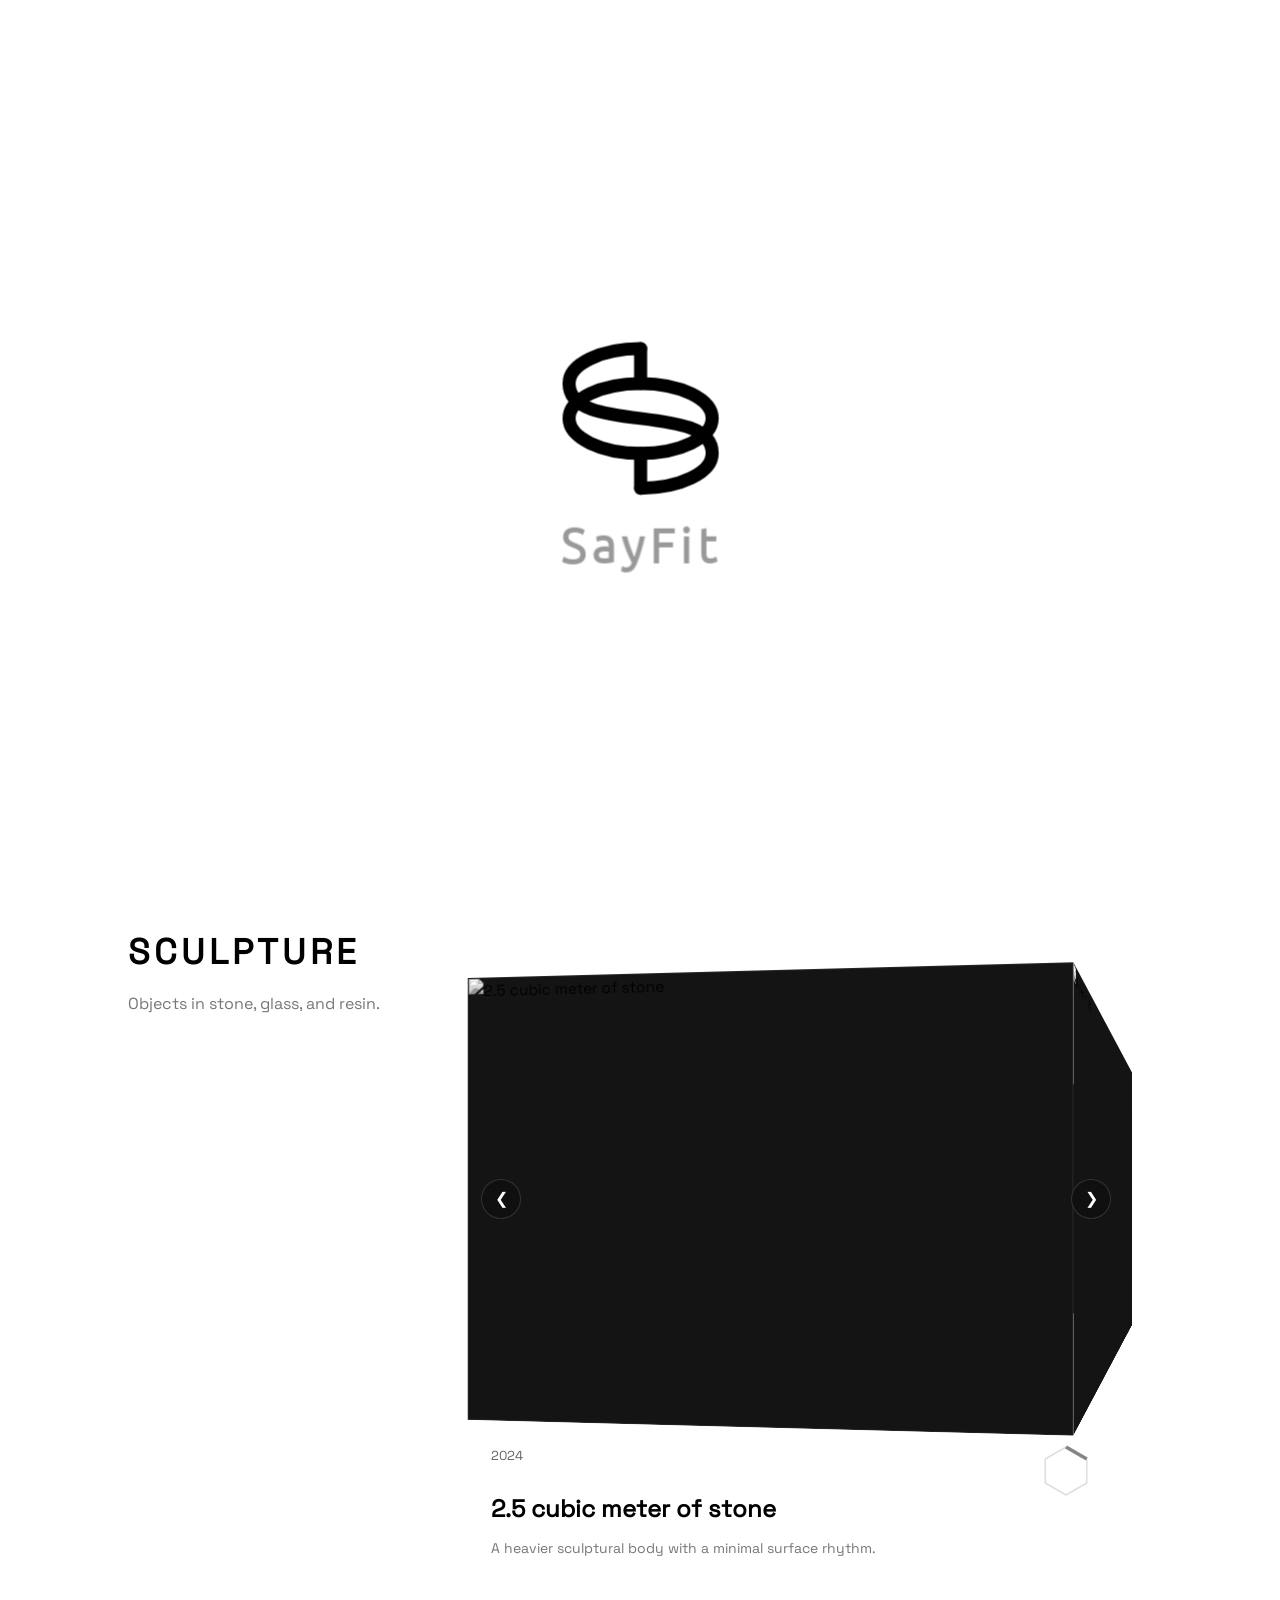
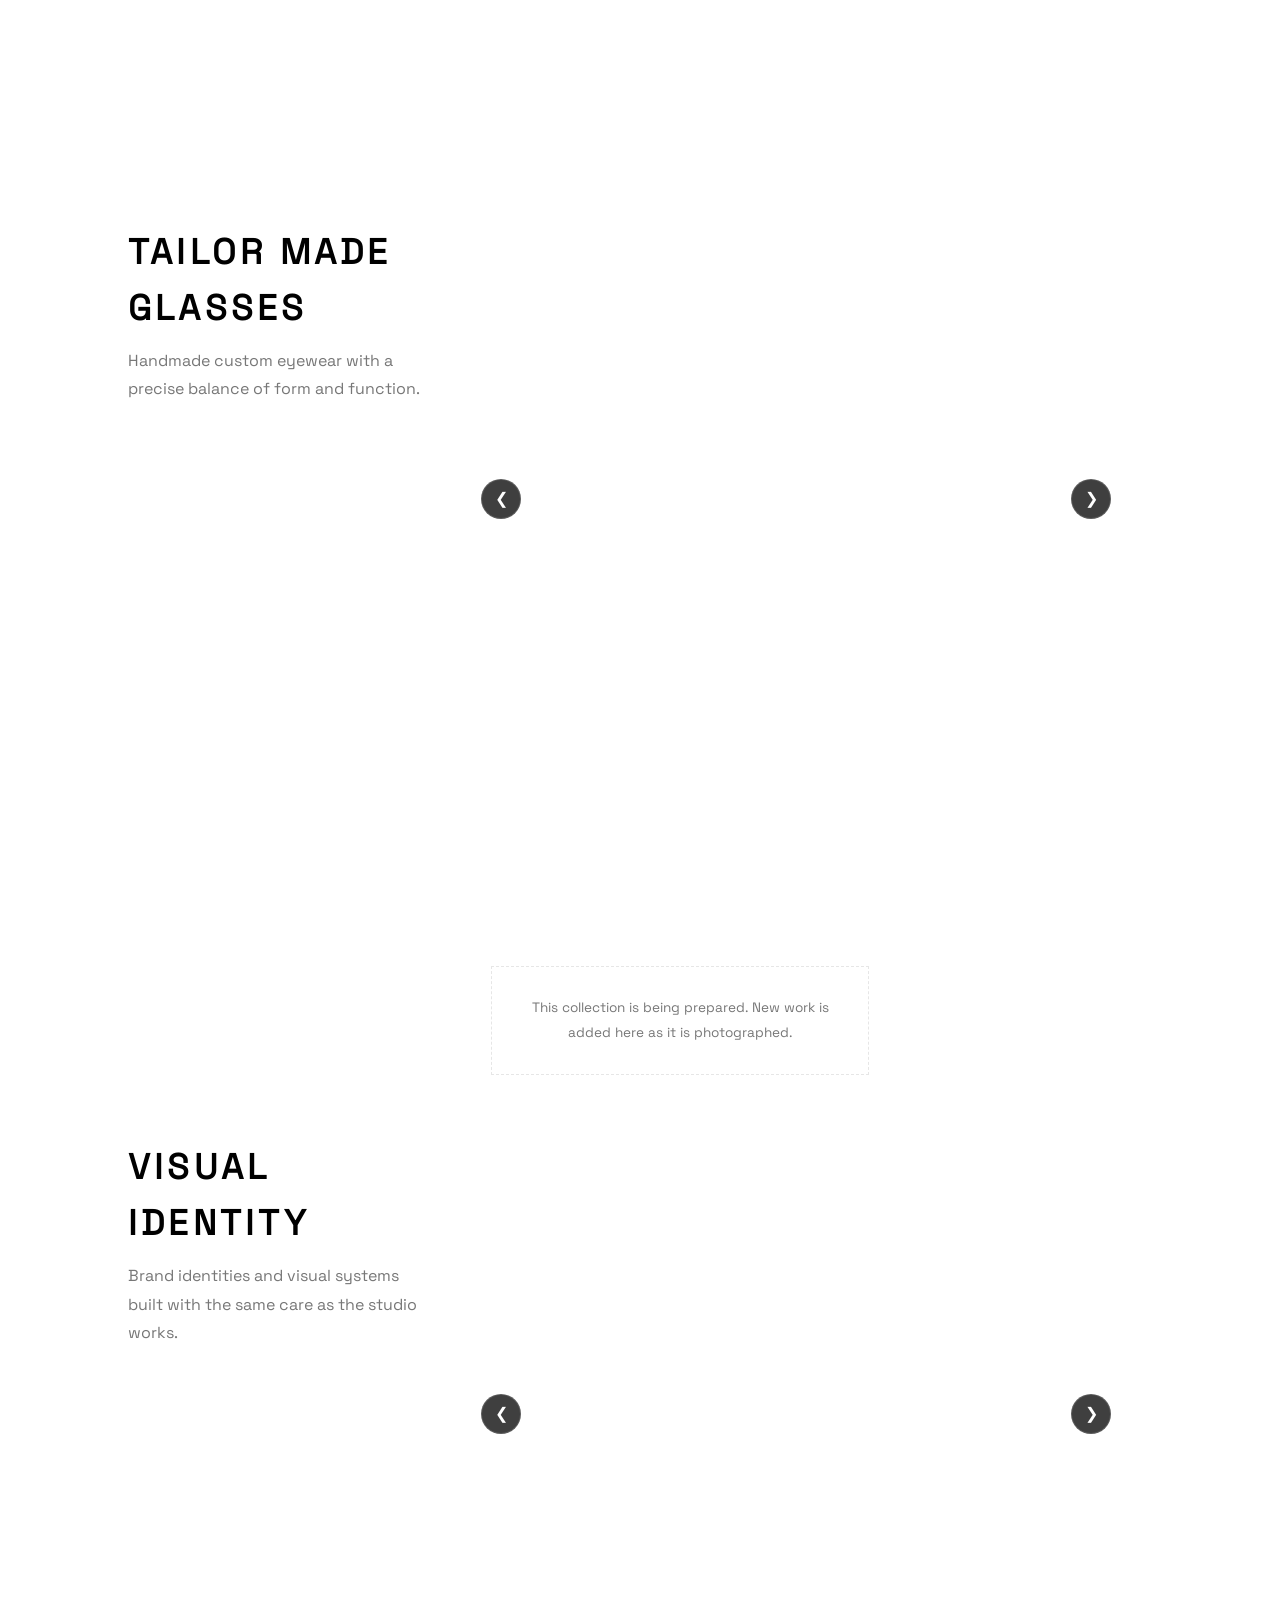
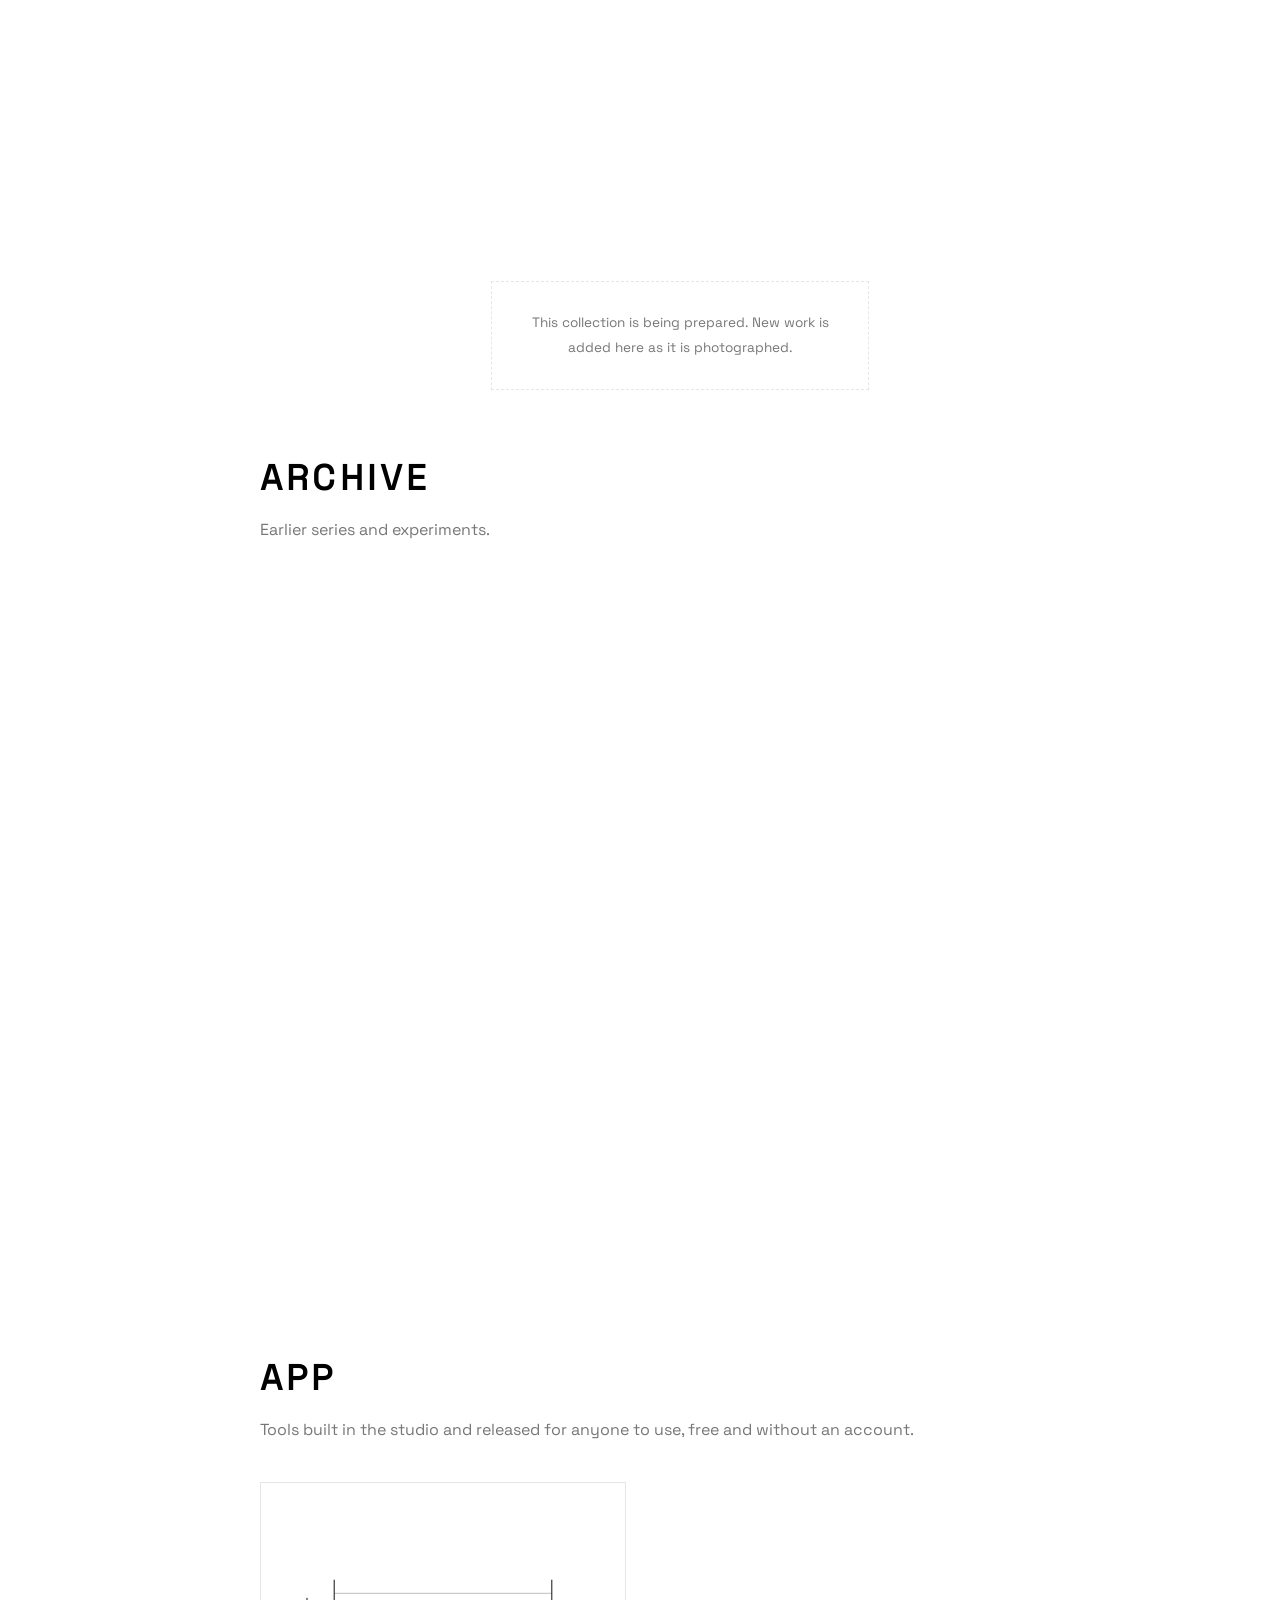
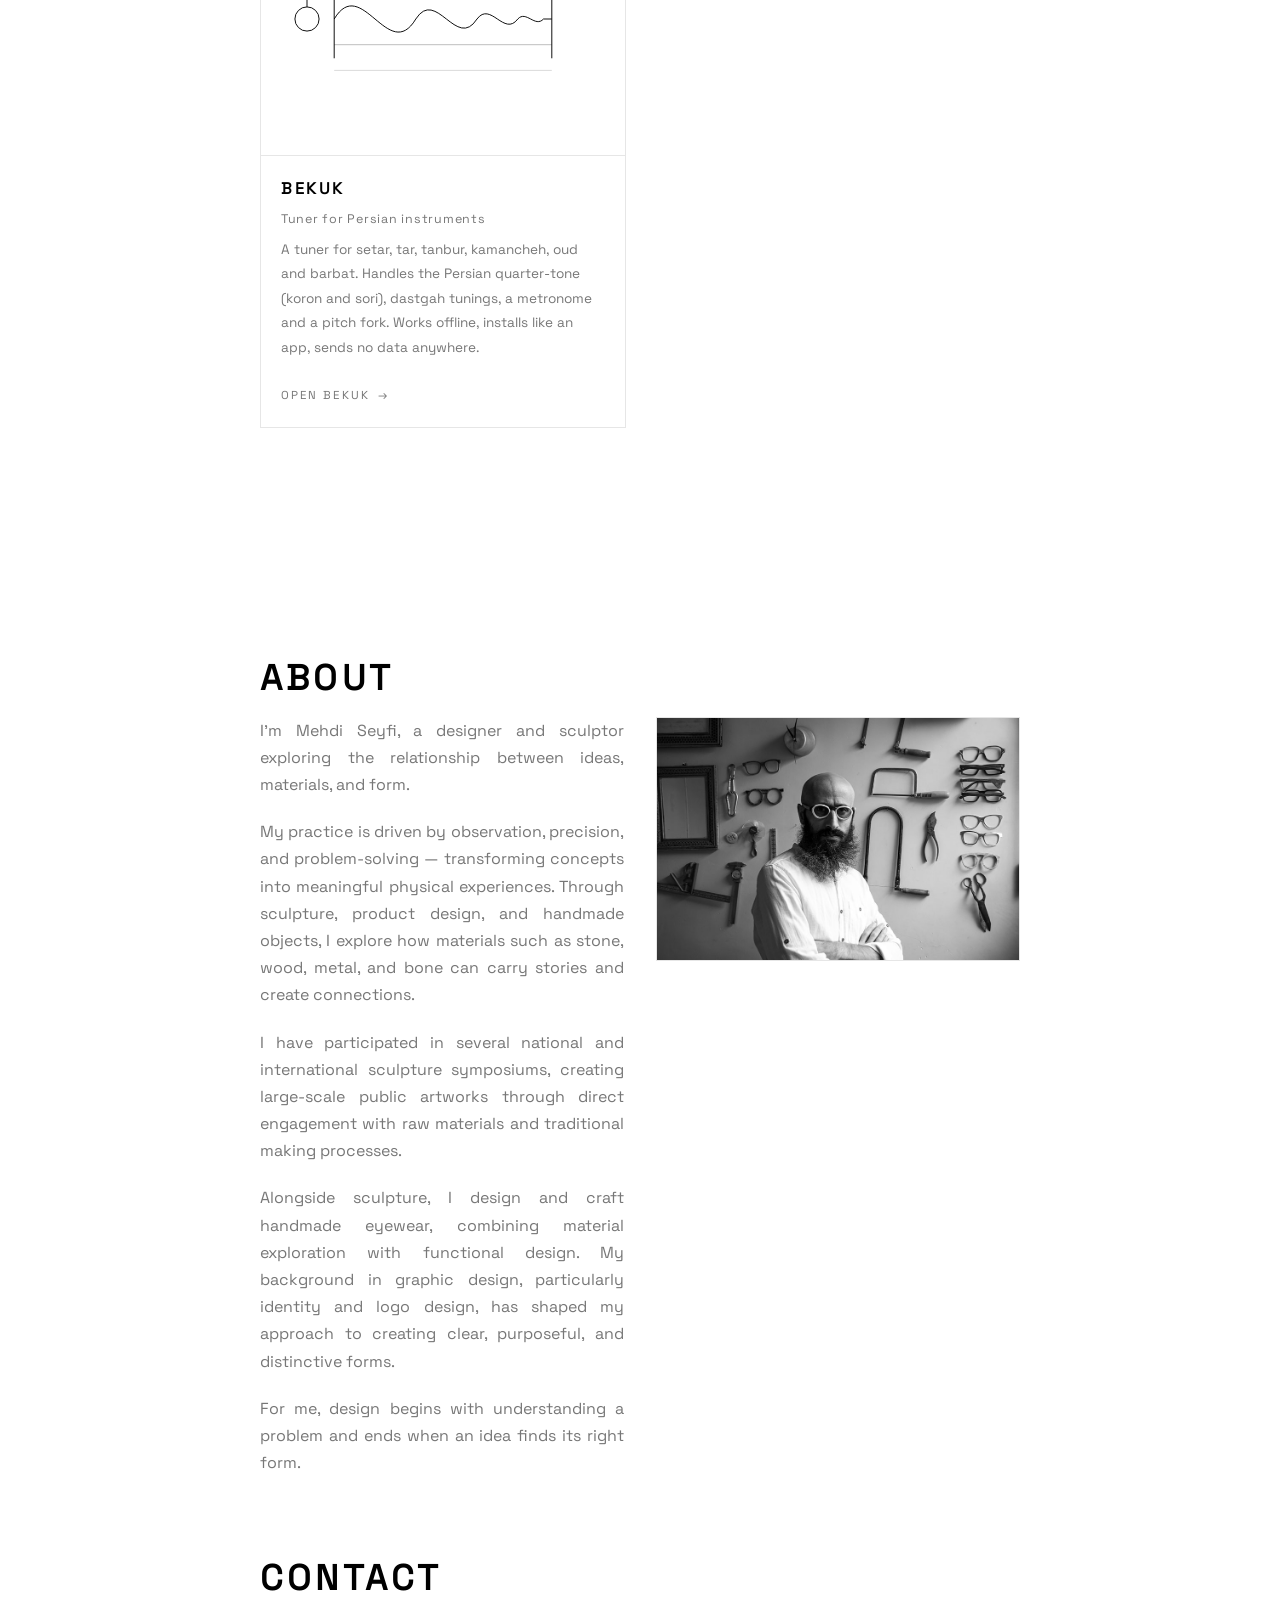
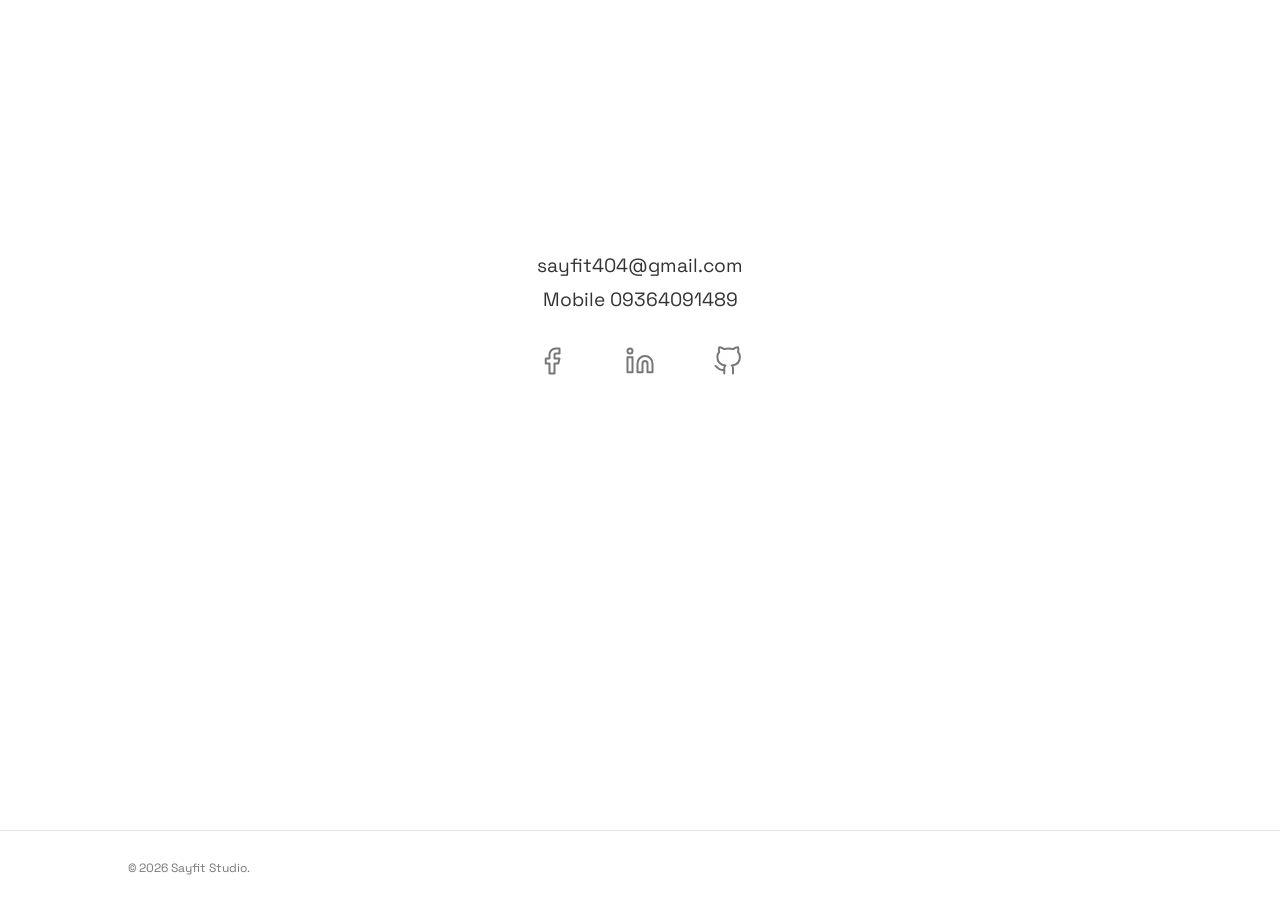
==== commit 556aefb9: "Crisp cube outline in SVG, softer motion, mobile fixes, per-project pages Second pass. Full reasonin" ====
--- a/index.html
+++ b/index.html
@@ -11,10 +11,10 @@
   Every translatable string is marked with data-i18n="key". If you add copy,
   add the key to BOTH i18n/en.json and i18n/fa.json. See docs/I18N.md.
 
-  >>> BEFORE THIS GOES LIVE: replace https://sayfit.ir/ everywhere below with
-  >>> the real domain. It appears in the canonical link, the hreflang links,
-  >>> the Open Graph tags and the JSON-LD, and it is also in sitemap.xml and
-  >>> robots.txt. docs/SEO.md has the checklist.
+  The canonical domain is sayfit.ir, confirmed 2026-08-18. It appears in the
+  canonical link, the hreflang links, the Open Graph tags and the JSON-LD, and
+  also in sitemap.xml, robots.txt and .htaccess. If it ever changes, docs/SEO.md
+  lists every file.
   ===========================================================================
 -->
 <html lang="en" dir="ltr">
@@ -24,10 +24,13 @@
   <meta name="theme-color" content="#ffffff">
   <meta name="color-scheme" content="light">
 
-  <title>Sayfit Studio — Sculpture, Handmade Eyewear &amp; Visual Identity by Mehdi Seyfi</title>
+  <!-- data-i18n on the title and the description is what lets the language
+       switch translate them. The generated pages under /work/ deliberately do
+       not carry it, so each keeps its own project-specific title. -->
+  <title data-i18n="meta.title">Sayfit Studio — Sculpture, Handmade Eyewear &amp; Visual Identity by Mehdi Seyfi</title>
 
   <!-- What a search result actually shows under the title. -->
-  <meta name="description" content="Studio of Mehdi Seyfi: stone and mixed-media sculpture, tailor-made handmade eyewear, and visual identity design. Public artworks from national and international symposiums.">
+  <meta name="description" data-i18n-attr="content:meta.description" content="Studio of Mehdi Seyfi: stone and mixed-media sculpture, tailor-made handmade eyewear, and visual identity design. Public artworks from national and international symposiums.">
   <meta name="author" content="Mehdi Seyfi">
 
   <!-- One address owns the content, so a ?lang= copy never competes with the
@@ -448,6 +451,11 @@
         <div class="modal-thumbnails" id="modalThumbnails"></div>
 
         <p class="modal-desc" id="modalDesc"></p>
+
+        <!-- Filled in by modal.js when the lightbox is opened from a carousel.
+             The carousel is still the main way to browse; this just means the
+             project's own page is one click away instead of unreachable. -->
+        <a class="modal-project-link" id="modalProjectLink" href="" hidden>View project page</a>
       </div>
     </div>
   </div>
--- a/css/style.css
+++ b/css/style.css
@@ -19,5 +19,6 @@
 @import url('parts/apps.css');        /* App section tiles */
 @import url('parts/modal.css');       /* project lightbox + toast */
 @import url('parts/sections.css');    /* About, Contact */
+@import url('parts/project-page.css'); /* the generated /work/ pages */
 @import url('parts/responsive.css');  /* breakpoints + reduced motion */
 @import url('parts/rtl.css');         /* Persian / right-to-left overrides */
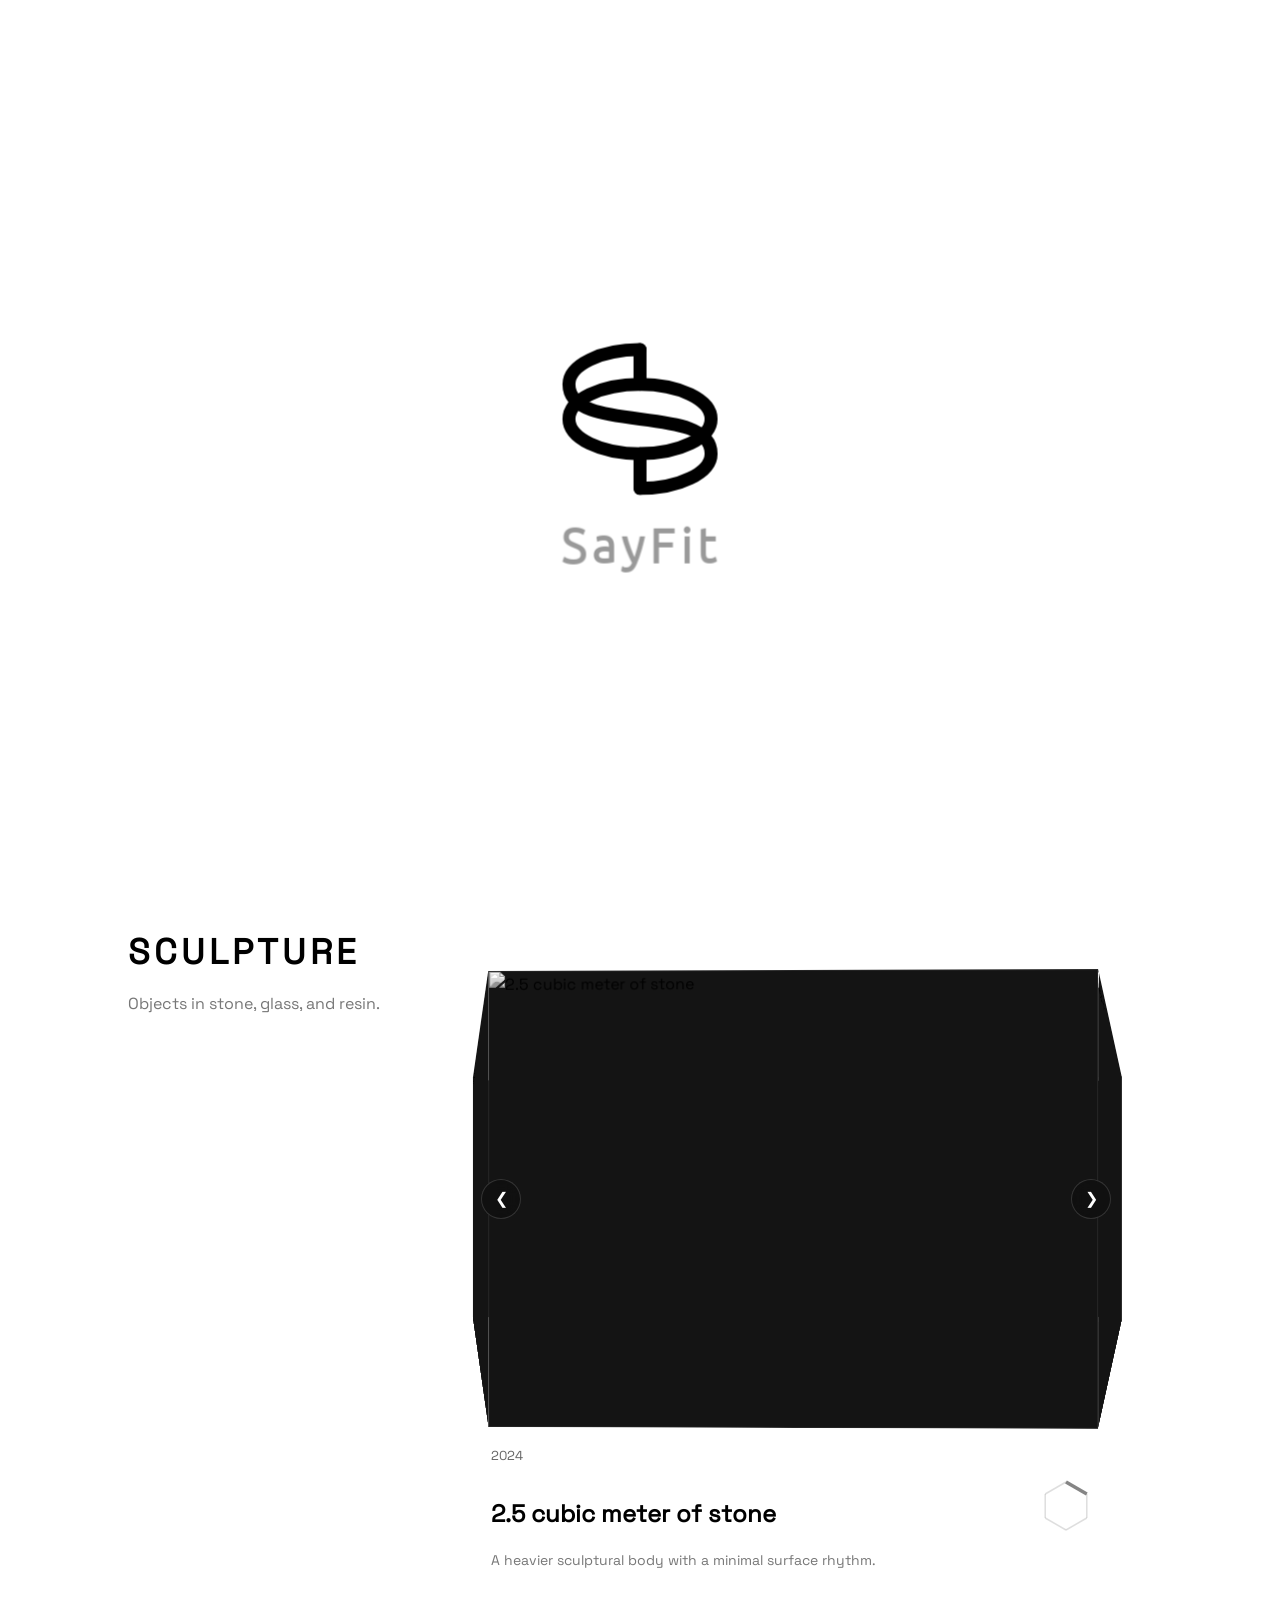
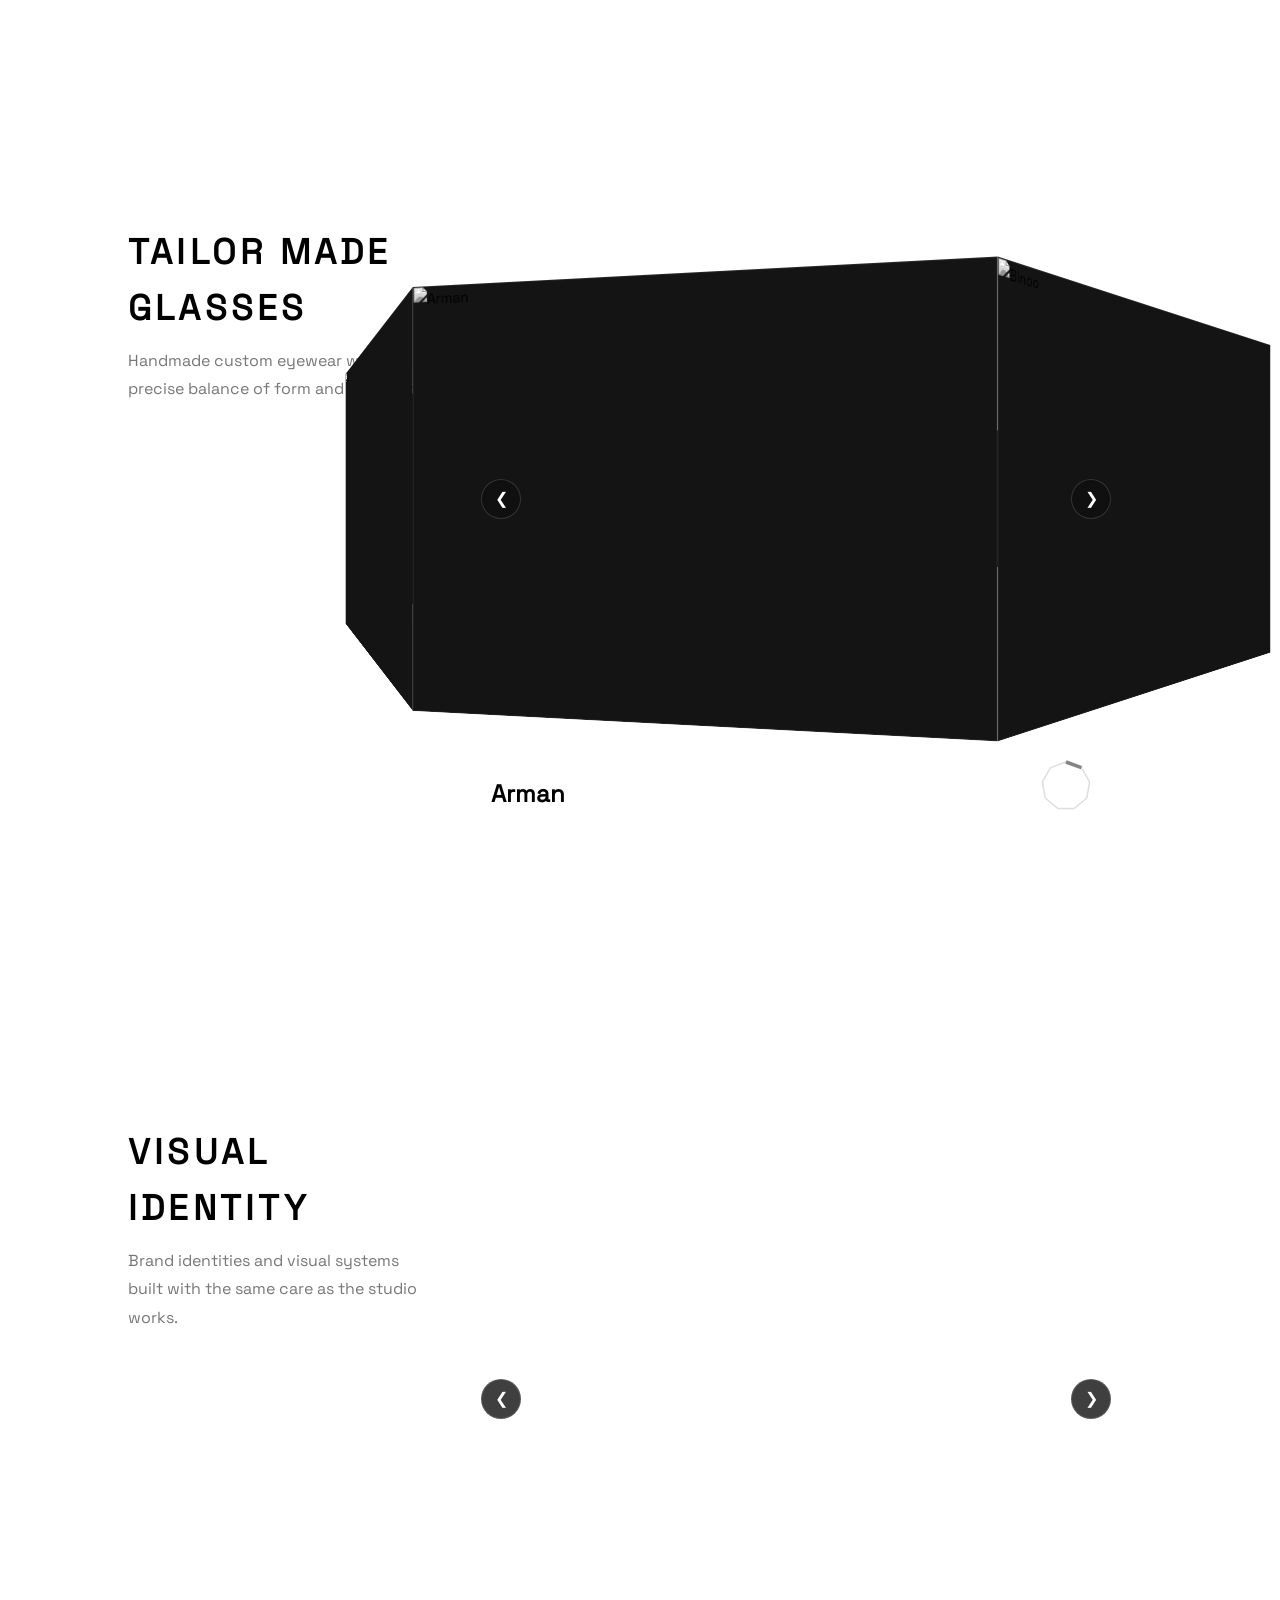
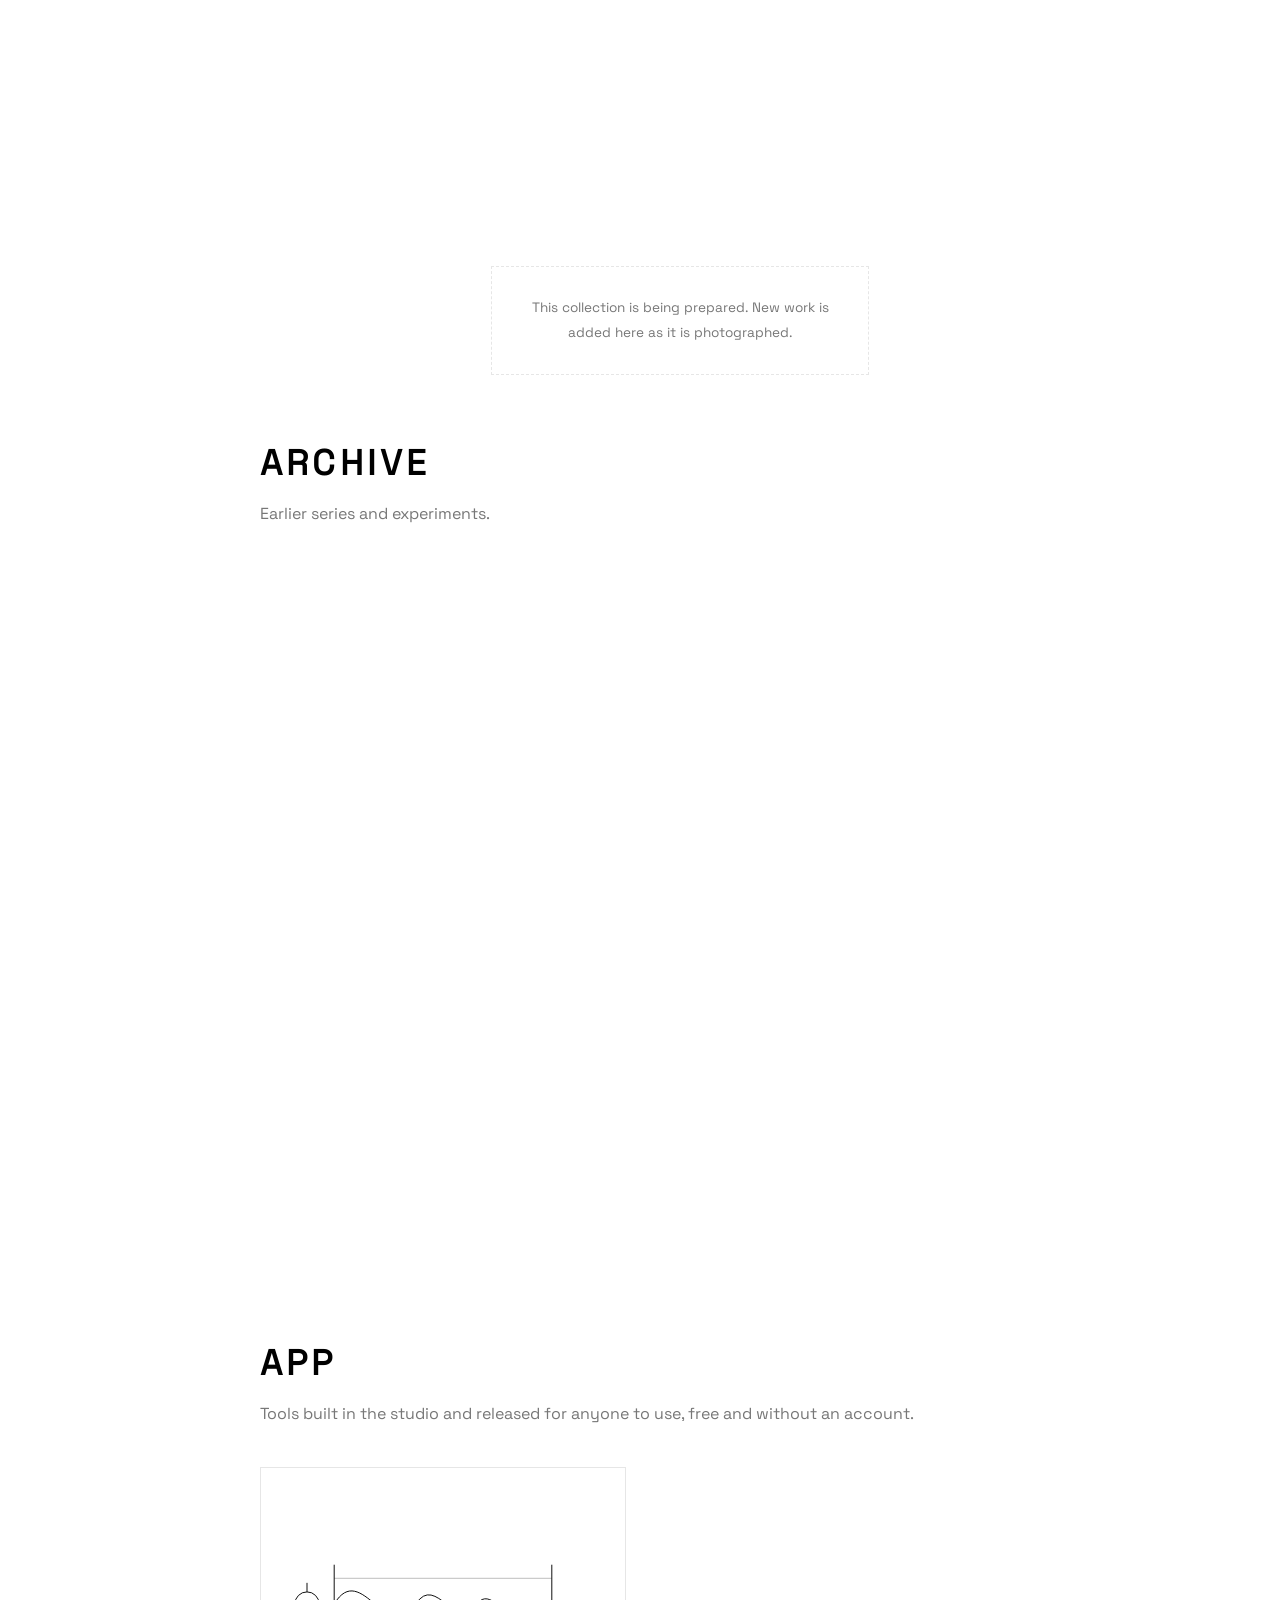
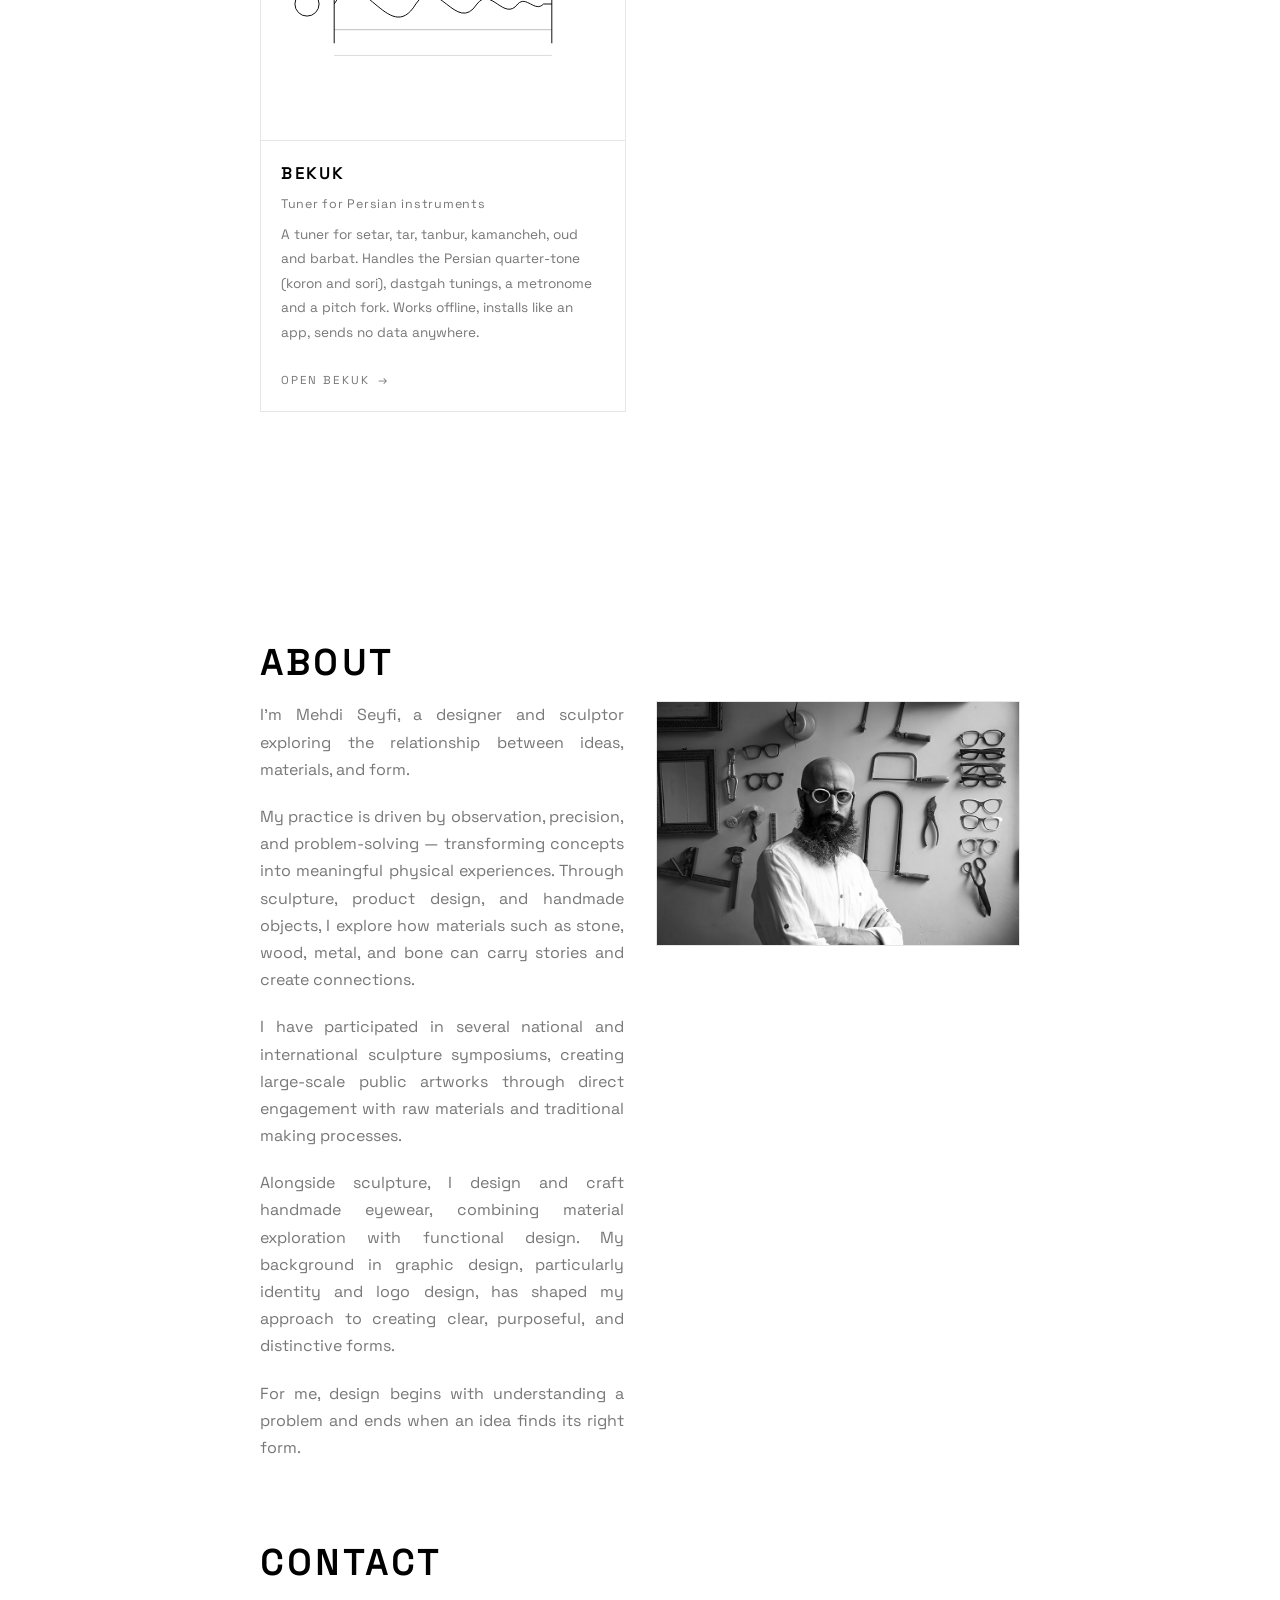
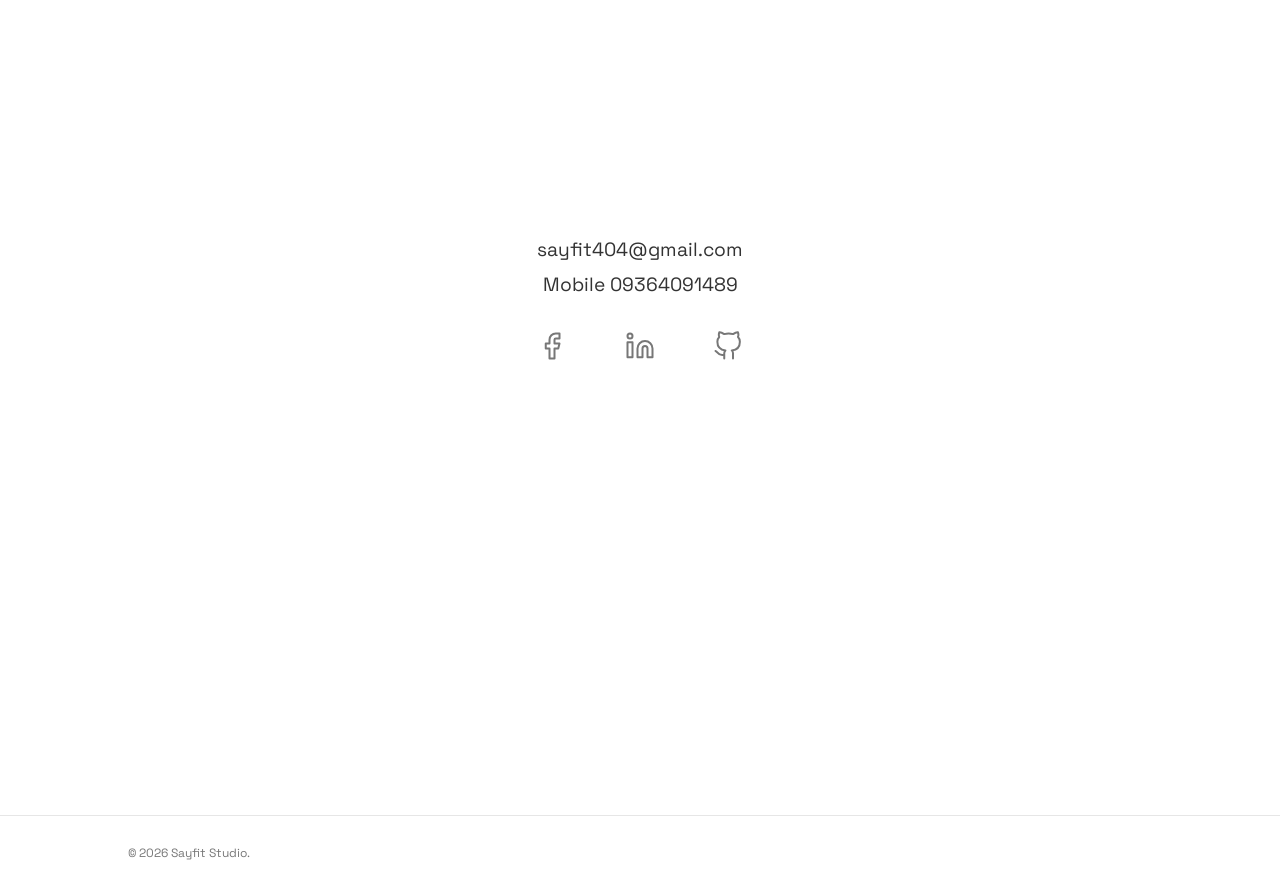
==== commit 7b0abf42: "glasses_update" ====
--- a/index.html
+++ b/index.html
@@ -277,11 +277,12 @@
 
             <div class="project-info" aria-live="polite">
               <span class="project-year"></span>
-              <h3 class="project-title"></h3>
+              <div class="project-info-head">
+                <h3 class="project-title"></h3>
+                <div class="polygon-nav"></div>
+              </div>
               <p class="project-desc"></p>
             </div>
-
-            <div class="polygon-nav"></div>
           </div>
         </div>
       </div>
@@ -304,11 +305,12 @@
 
             <div class="project-info" aria-live="polite">
               <span class="project-year"></span>
-              <h3 class="project-title"></h3>
+              <div class="project-info-head">
+                <h3 class="project-title"></h3>
+                <div class="polygon-nav"></div>
+              </div>
               <p class="project-desc"></p>
             </div>
-
-            <div class="polygon-nav"></div>
           </div>
         </div>
       </div>
@@ -337,11 +339,12 @@
 
             <div class="project-info" aria-live="polite">
               <span class="project-year"></span>
-              <h3 class="project-title"></h3>
+              <div class="project-info-head">
+                <h3 class="project-title"></h3>
+                <div class="polygon-nav"></div>
+              </div>
               <p class="project-desc"></p>
             </div>
-
-            <div class="polygon-nav"></div>
           </div>
         </div>
       </div>
